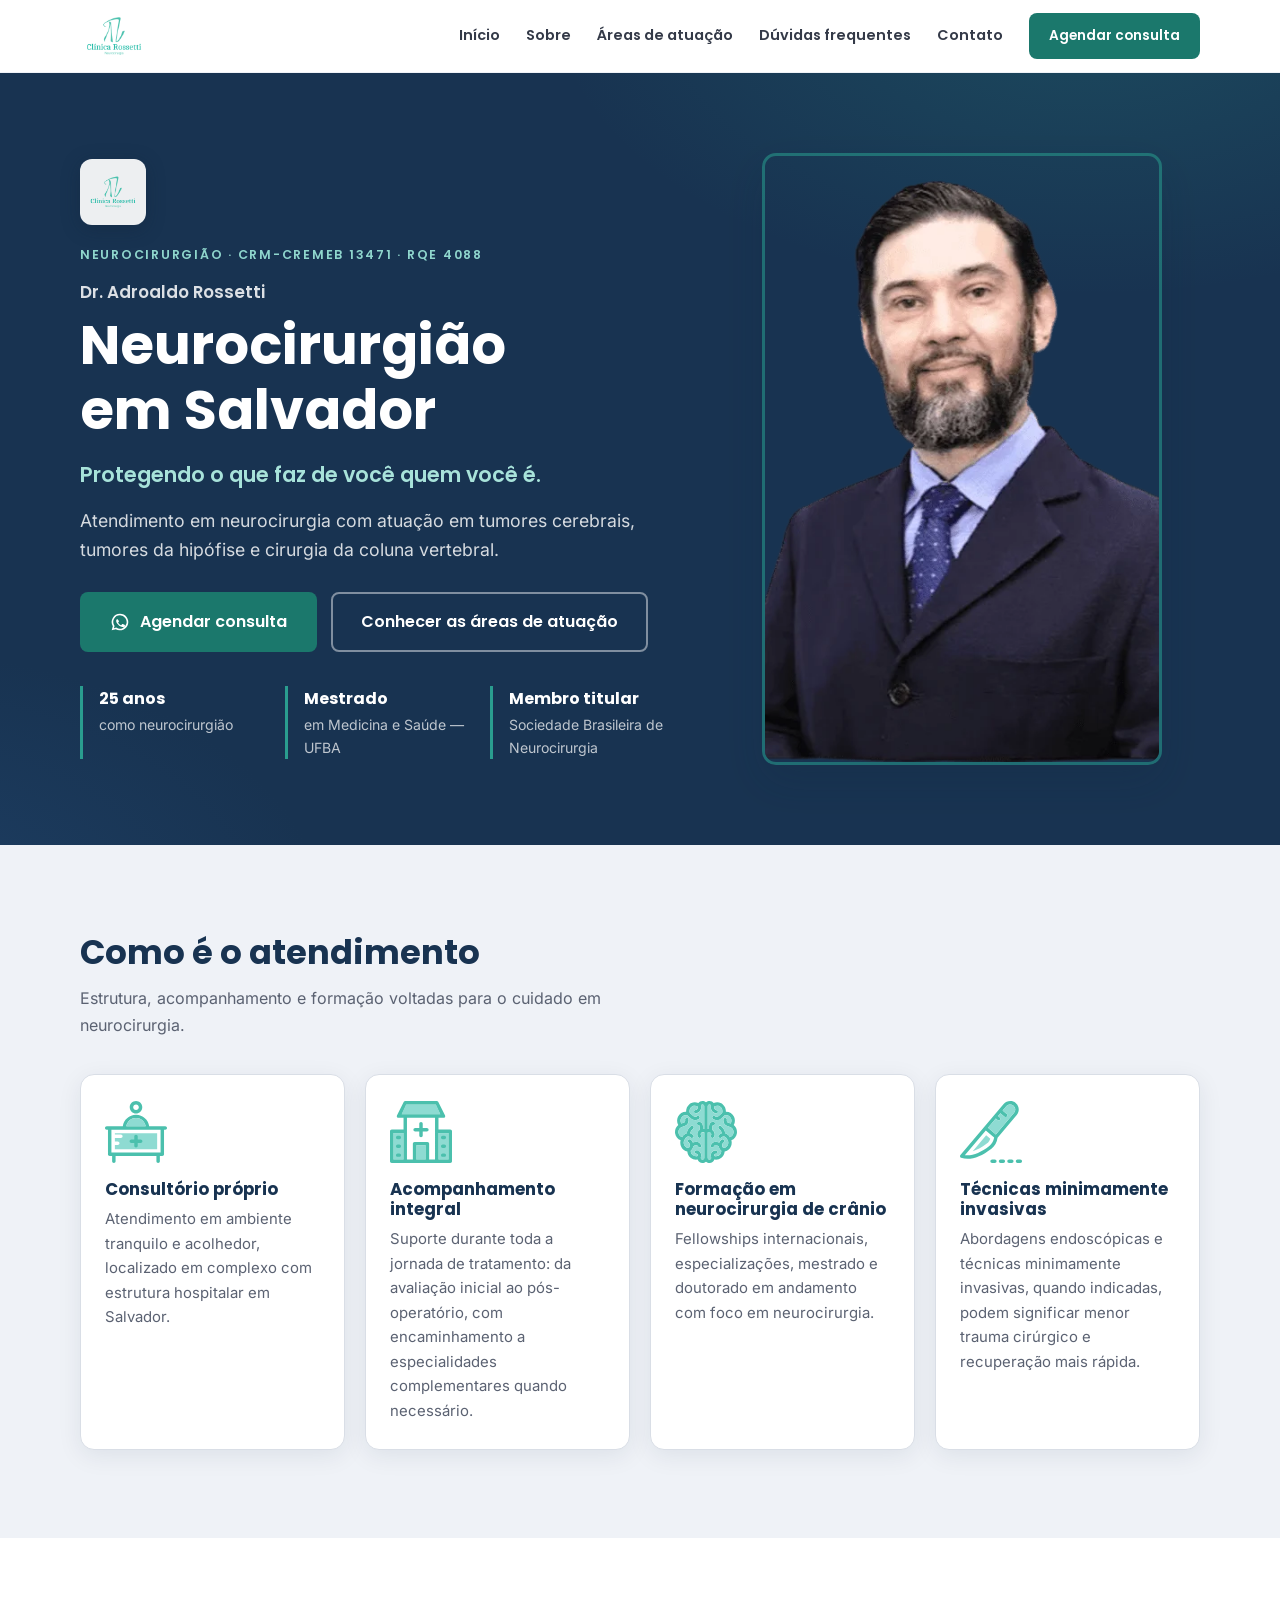
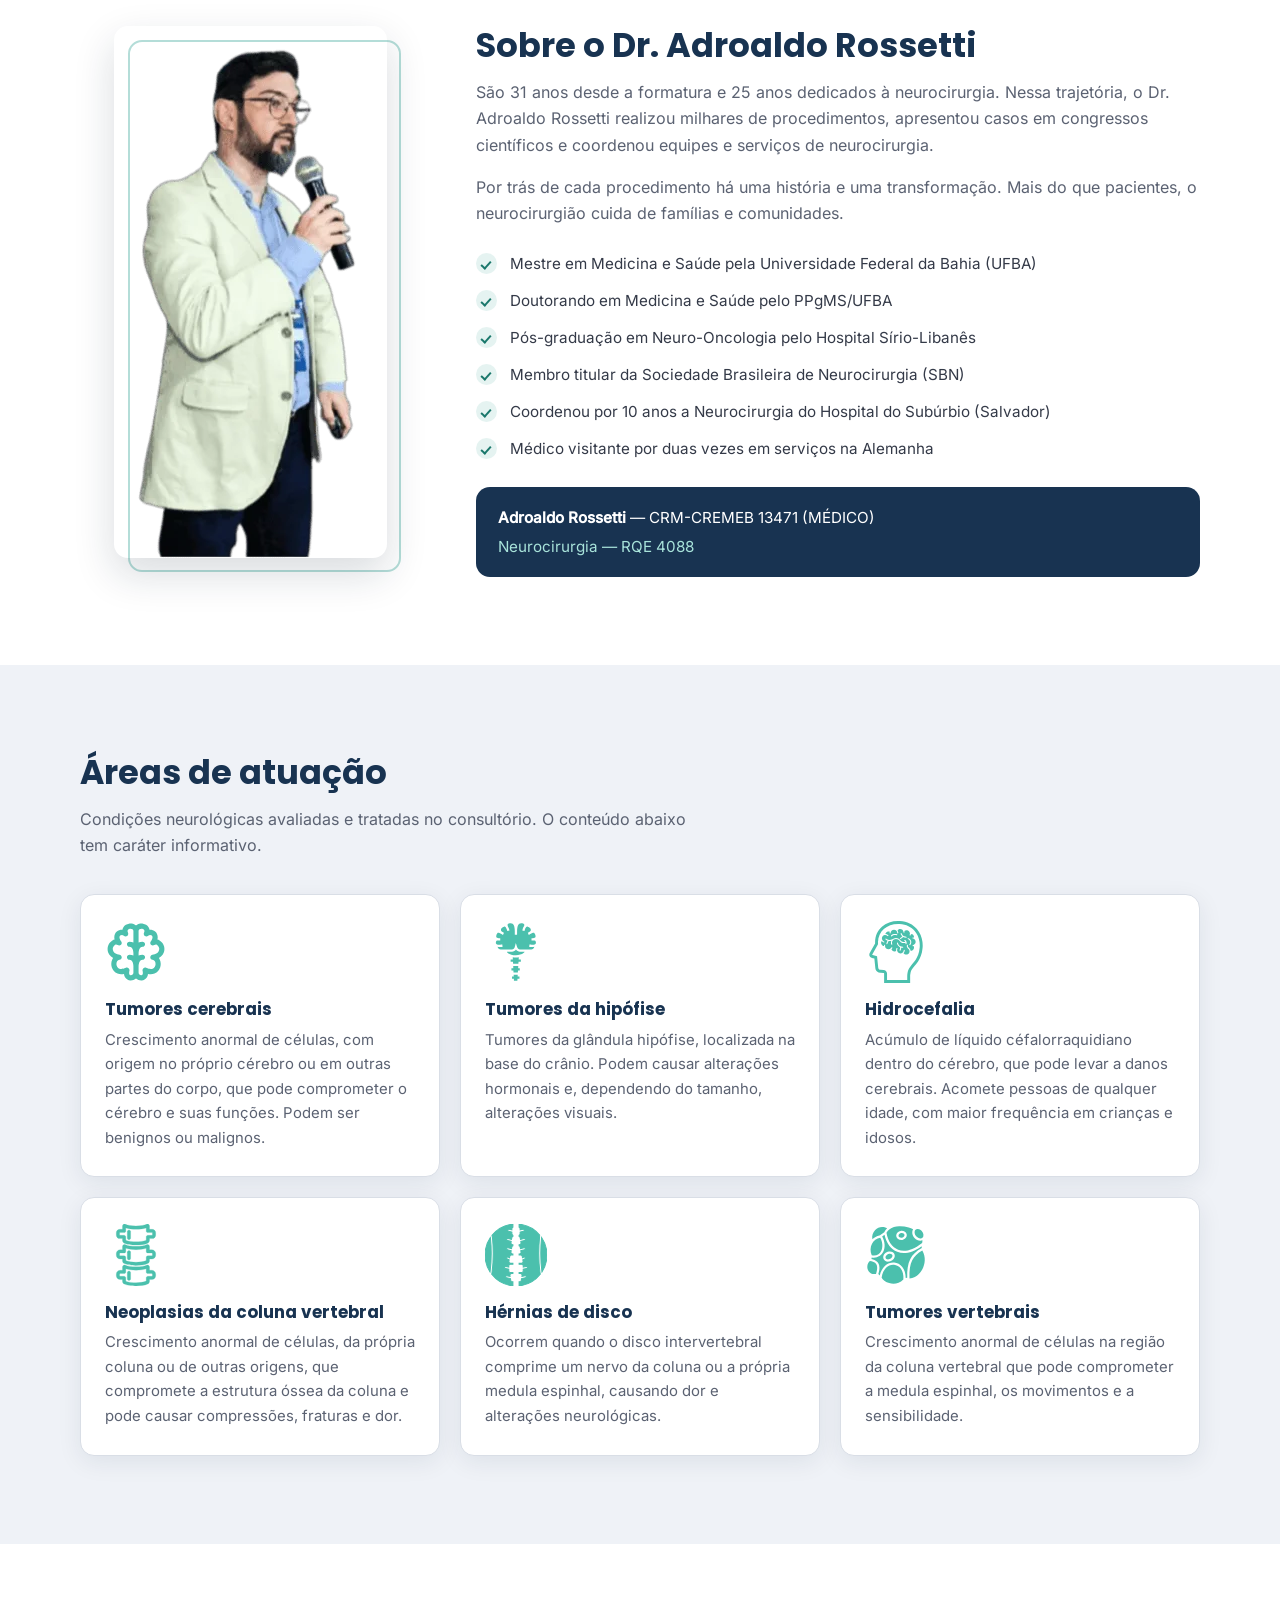
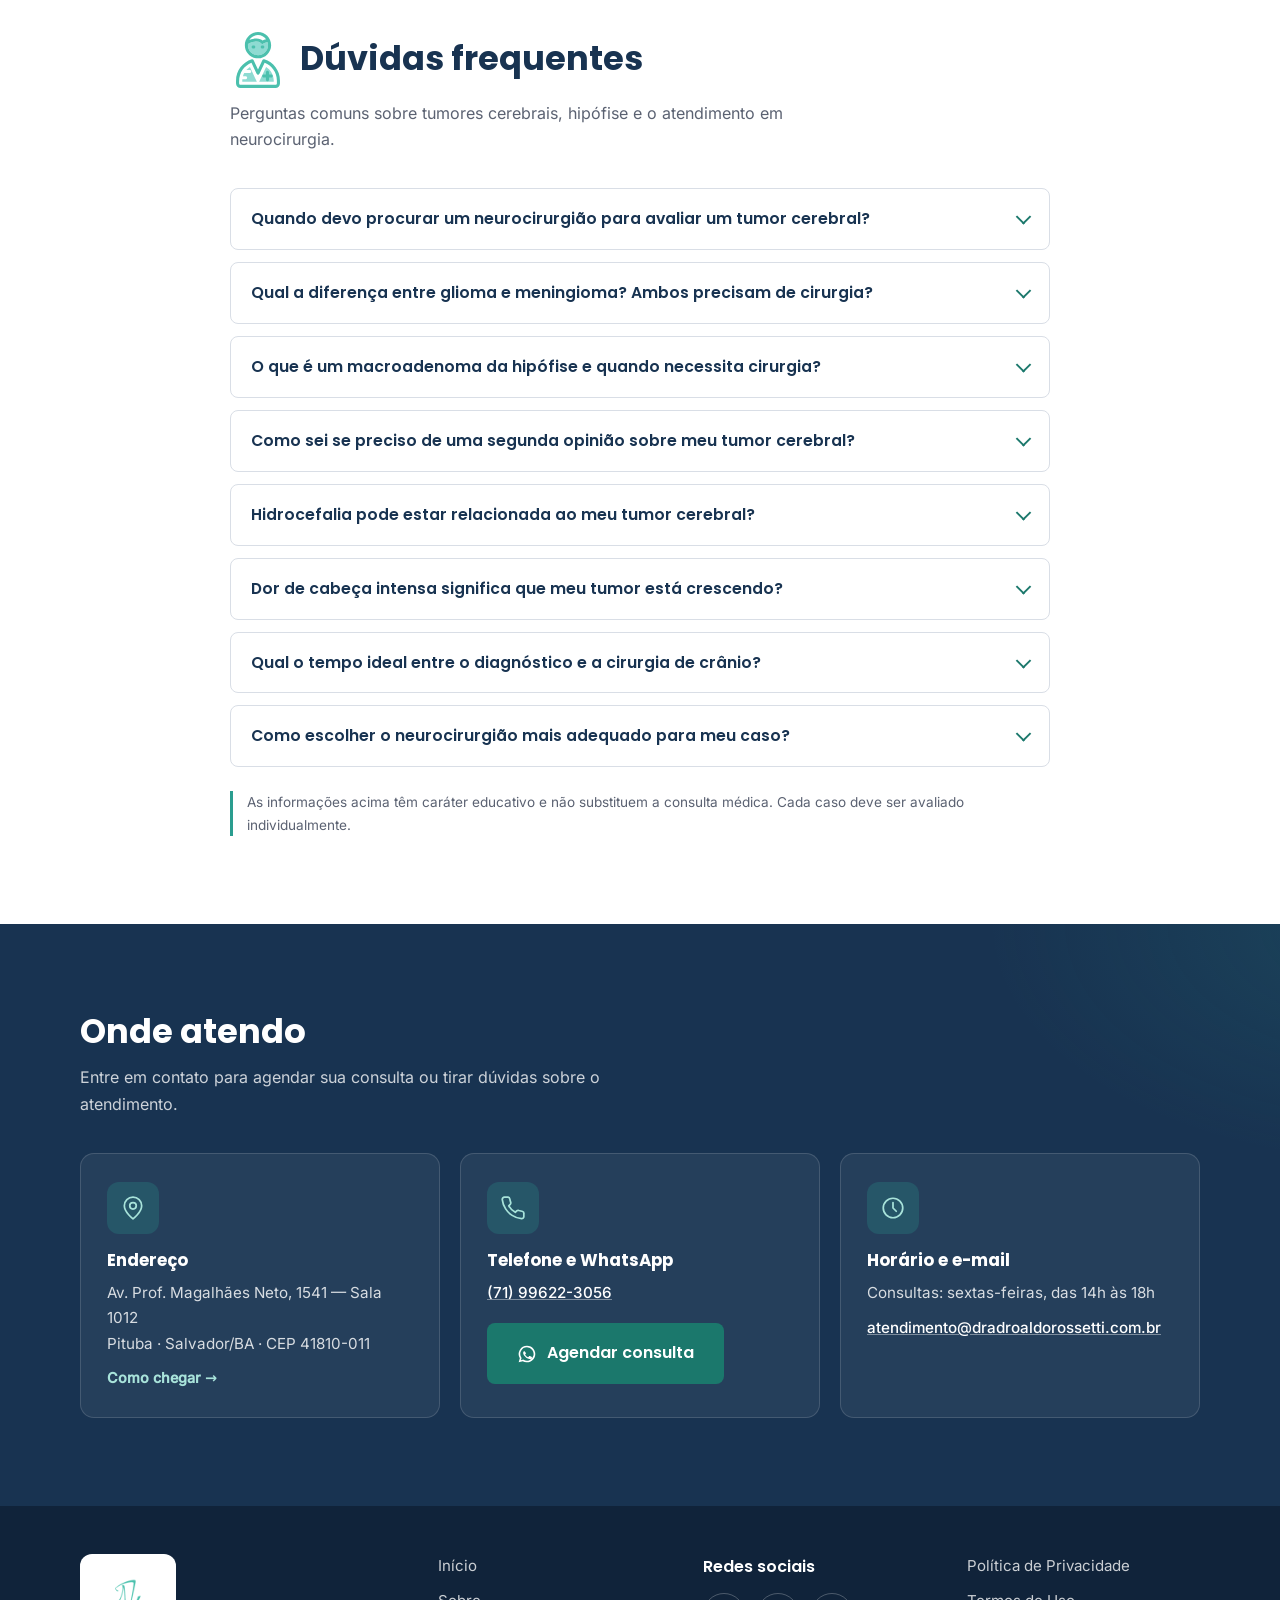
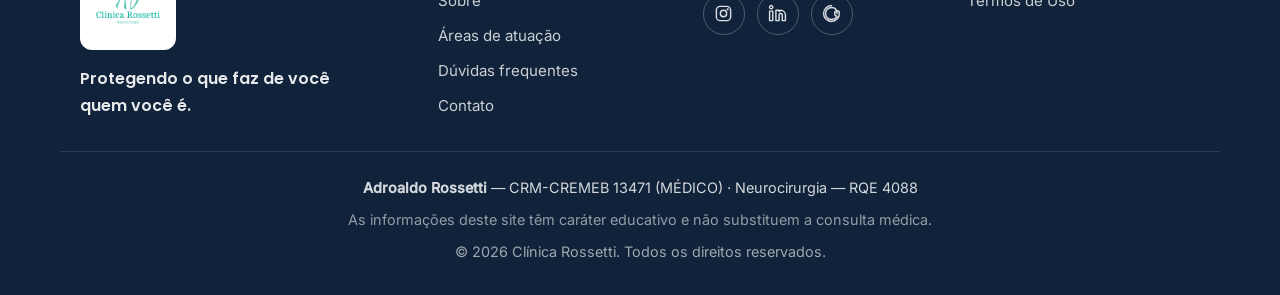
==== index.html @ aa9bdfb7 "feat: icones originais do site anterior e logo com mais destaque - 10 icones SVG originais (teal #4B" ====
<!doctype html>
<html lang="pt-BR">
<head>
  <meta charset="utf-8">
  <meta name="viewport" content="width=device-width, initial-scale=1">
  <title>Dr. Adroaldo Rossetti | Neurocirurgião em Salvador</title>
  <meta name="description" content="Neurocirurgião em Salvador com atuação em tumores cerebrais, tumores da hipófise e cirurgia da coluna. CRM-CREMEB 13471 · RQE 4088. Agende sua consulta.">
  <link rel="canonical" href="https://dradroaldorossetti.com.br/">
  <meta name="robots" content="index, follow, max-image-preview:large">
  <meta name="theme-color" content="#183351">

  <meta property="og:type" content="website">
  <meta property="og:locale" content="pt_BR">
  <meta property="og:site_name" content="Dr. Adroaldo Rossetti — Neurocirurgião">
  <meta property="og:title" content="Dr. Adroaldo Rossetti | Neurocirurgião em Salvador">
  <meta property="og:description" content="Neurocirurgião com atuação em tumores cerebrais, tumores da hipófise e cirurgia da coluna. CRM-CREMEB 13471 · RQE 4088.">
  <meta property="og:url" content="https://dradroaldorossetti.com.br/">
  <meta property="og:image" content="https://dradroaldorossetti.com.br/assets/img/og-image.jpg">
  <meta property="og:image:width" content="1200">
  <meta property="og:image:height" content="630">
  <meta property="og:image:alt" content="Dr. Adroaldo Rossetti — Neurocirurgião em Salvador">
  <meta name="twitter:card" content="summary_large_image">

  <link rel="icon" href="/assets/img/favicon-48.png" sizes="48x48" type="image/png">
  <link rel="apple-touch-icon" href="/assets/img/apple-touch-icon.png">

  <link rel="preload" href="/assets/fonts/poppins-700.woff2" as="font" type="font/woff2" crossorigin>
  <link rel="preload" href="/assets/fonts/inter-latin-var.woff2" as="font" type="font/woff2" crossorigin>
  <link rel="stylesheet" href="/assets/css/style.css">
  <script defer src="/assets/js/main.js"></script>

  <script type="application/ld+json">
  {
    "@context": "https://schema.org",
    "@graph": [
      {
        "@type": ["Physician", "Person"],
        "@id": "https://dradroaldorossetti.com.br/#medico",
        "name": "Adroaldo Rossetti",
        "alternateName": "Dr. Adroaldo Rossetti",
        "description": "Neurocirurgião em Salvador, Bahia, com atuação em tumores cerebrais, tumores da hipófise, hidrocefalia e cirurgia da coluna vertebral.",
        "medicalSpecialty": "NeuroSurgical",
        "url": "https://dradroaldorossetti.com.br/",
        "image": "https://dradroaldorossetti.com.br/assets/img/og-image.jpg",
        "telephone": "+55-71-99622-3056",
        "email": "atendimento@dradroaldorossetti.com.br",
        "identifier": [
          { "@type": "PropertyValue", "name": "CRM", "value": "CREMEB 13471" },
          { "@type": "PropertyValue", "name": "RQE", "value": "4088" }
        ],
        "alumniOf": [
          { "@type": "CollegeOrUniversity", "name": "Universidade Federal da Bahia (UFBA)" },
          { "@type": "Organization", "name": "Hospital Sírio-Libanês" }
        ],
        "memberOf": { "@type": "Organization", "name": "Sociedade Brasileira de Neurocirurgia (SBN)" },
        "sameAs": [
          "https://www.instagram.com/dradroaldorossetti/",
          "https://br.linkedin.com/in/adroaldo-rossetti-55210434",
          "https://www.threads.com/@dradroaldorossetti"
        ],
        "knowsLanguage": "pt-BR",
        "address": { "@id": "https://dradroaldorossetti.com.br/#endereco" },
        "areaServed": { "@type": "City", "name": "Salvador" }
      },
      {
        "@type": "MedicalClinic",
        "@id": "https://dradroaldorossetti.com.br/#clinica",
        "name": "Clínica Rossetti",
        "url": "https://dradroaldorossetti.com.br/",
        "telephone": "+55-71-99622-3056",
        "email": "atendimento@dradroaldorossetti.com.br",
        "medicalSpecialty": "NeuroSurgical",
        "address": {
          "@type": "PostalAddress",
          "@id": "https://dradroaldorossetti.com.br/#endereco",
          "streetAddress": "Av. Prof. Magalhães Neto, 1541, Sala 1012",
          "addressLocality": "Salvador",
          "addressRegion": "BA",
          "postalCode": "41810-011",
          "addressCountry": "BR"
        },
        "openingHoursSpecification": {
          "@type": "OpeningHoursSpecification",
          "dayOfWeek": "Friday",
          "opens": "14:00",
          "closes": "18:00"
        },
        "employee": { "@id": "https://dradroaldorossetti.com.br/#medico" }
      },
      {
        "@type": "WebSite",
        "@id": "https://dradroaldorossetti.com.br/#website",
        "url": "https://dradroaldorossetti.com.br/",
        "name": "Dr. Adroaldo Rossetti — Neurocirurgião",
        "inLanguage": "pt-BR",
        "publisher": { "@id": "https://dradroaldorossetti.com.br/#medico" }
      },
      {
        "@type": "WebPage",
        "@id": "https://dradroaldorossetti.com.br/#pagina",
        "url": "https://dradroaldorossetti.com.br/",
        "name": "Dr. Adroaldo Rossetti | Neurocirurgião em Salvador",
        "isPartOf": { "@id": "https://dradroaldorossetti.com.br/#website" },
        "about": { "@id": "https://dradroaldorossetti.com.br/#medico" },
        "inLanguage": "pt-BR"
      },
      {
        "@type": "FAQPage",
        "@id": "https://dradroaldorossetti.com.br/#faq",
        "mainEntity": [
          {
            "@type": "Question",
            "name": "Quando devo procurar um neurocirurgião para avaliar um tumor cerebral?",
            "acceptedAnswer": { "@type": "Answer", "text": "Se você já possui o diagnóstico de tumor cerebral, é fundamental buscar uma avaliação especializada com um neurocirurgião. Sintomas como dor de cabeça persistente que não melhora com medicamentos, alterações visuais, convulsões ou mudanças neurológicas indicam a necessidade de avaliação prioritária. O neurocirurgião avaliará se o caso requer intervenção cirúrgica ou outras abordagens terapêuticas." }
          },
          {
            "@type": "Question",
            "name": "Qual a diferença entre glioma e meningioma? Ambos precisam de cirurgia?",
            "acceptedAnswer": { "@type": "Answer", "text": "Gliomas são tumores que se originam das células gliais do cérebro, enquanto meningiomas surgem das meninges (membranas que envolvem o cérebro). Cada tipo possui características específicas que influenciam a abordagem terapêutica. O neurocirurgião avaliará fatores como localização, tamanho, sintomas e características do tumor para determinar se a cirurgia é a melhor opção ou se existem alternativas, como radioterapia ou acompanhamento clínico." }
          },
          {
            "@type": "Question",
            "name": "O que é um macroadenoma da hipófise e quando necessita cirurgia?",
            "acceptedAnswer": { "@type": "Answer", "text": "Um macroadenoma é um tumor na hipófise com mais de 1 cm de diâmetro. Esses tumores podem causar sintomas por compressão de estruturas vizinhas (como alterações visuais) ou por excesso de produção hormonal. A indicação cirúrgica depende dos sintomas apresentados, do tipo hormonal do tumor e da resposta ao tratamento clínico. Técnicas endoscópicas minimamente invasivas estão entre as opções para tratar essas lesões." }
          },
          {
            "@type": "Question",
            "name": "Como sei se preciso de uma segunda opinião sobre meu tumor cerebral?",
            "acceptedAnswer": { "@type": "Answer", "text": "Buscar uma segunda opinião com outro neurocirurgião é sempre recomendável, especialmente em casos complexos. Isso é particularmente importante quando: existe indicação de cirurgia de alto risco, o diagnóstico não está completamente claro, você tem dúvidas sobre as opções de tratamento propostas, ou quando há discordância entre profissionais sobre a melhor abordagem terapêutica." }
          },
          {
            "@type": "Question",
            "name": "Hidrocefalia pode estar relacionada ao meu tumor cerebral?",
            "acceptedAnswer": { "@type": "Answer", "text": "Sim, alguns tumores cerebrais podem causar hidrocefalia (acúmulo de líquido cerebrospinal) por obstrução da circulação normal do líquor. Isso pode ocorrer com tumores localizados próximos aos ventrículos cerebrais ou ao sistema de drenagem. O neurocirurgião avaliará se o tratamento da hidrocefalia deve preceder ou ser realizado simultaneamente ao tratamento do tumor." }
          },
          {
            "@type": "Question",
            "name": "Dor de cabeça intensa significa que meu tumor está crescendo?",
            "acceptedAnswer": { "@type": "Answer", "text": "Dor de cabeça em pacientes com tumor cerebral pode ter várias causas: aumento da pressão intracraniana, crescimento tumoral ou até mesmo ansiedade relacionada ao diagnóstico. É fundamental comunicar mudanças no padrão da dor ao seu médico. O neurocirurgião poderá avaliar, por meio de exames de imagem, se houve progressão da lesão e ajustar o plano terapêutico conforme necessário." }
          },
          {
            "@type": "Question",
            "name": "Qual o tempo ideal entre o diagnóstico e a cirurgia de crânio?",
            "acceptedAnswer": { "@type": "Answer", "text": "O tempo entre o diagnóstico e a cirurgia de crânio varia conforme o tipo de tumor, os sintomas e a urgência do caso. Tumores malignos geralmente requerem intervenção mais rápida, enquanto lesões benignas podem permitir tempo para planejamento adequado. O neurocirurgião considerará a urgência clínica, a necessidade de exames complementares e a preparação pré-operatória para determinar o momento ideal da cirurgia." }
          },
          {
            "@type": "Question",
            "name": "Como escolher o neurocirurgião mais adequado para meu caso?",
            "acceptedAnswer": { "@type": "Answer", "text": "Procure um neurocirurgião com: especialização em neurocirurgia oncológica, experiência no tipo de tumor diagnosticado, acesso a recursos tecnológicos modernos, atuação em centros de referência e histórico de casos semelhantes. É importante que o profissional explique claramente os riscos, benefícios e alternativas terapêuticas, permitindo uma decisão informada sobre o tratamento." }
          }
        ]
      }
    ]
  }
  </script>
</head>
<body>

  <header class="site-header" id="inicio">
    <div class="container header-inner">
      <a href="#inicio" class="brand" aria-label="Clínica Rossetti — voltar ao início">
        <img src="/assets/img/logo.webp" alt="Logo Clínica Rossetti — Neurocirurgia" width="112" height="112" class="brand-logo">
      </a>

      <nav class="site-nav" id="nav" aria-label="Navegação principal">
        <a href="#inicio">Início</a>
        <a href="#sobre">Sobre</a>
        <a href="#atuacao">Áreas de atuação</a>
        <a href="#faq">Dúvidas frequentes</a>
        <a href="#contato">Contato</a>
        <a href="https://wa.me/5571996223056?text=Ol%C3%A1!%20Vim%20do%20site%20e%20quero%20agendar%20uma%20consulta." class="btn btn-primary btn-nav" rel="noopener">Agendar consulta</a>
      </nav>

      <button class="nav-toggle" id="navToggle" aria-expanded="false" aria-controls="nav" aria-label="Abrir menu de navegação">
        <span></span><span></span><span></span>
      </button>
    </div>
  </header>

  <main>

    <!-- ============ HERO ============ -->
    <section class="hero">
      <div class="container hero-grid">
        <div class="hero-content">
          <img src="/assets/img/logo.webp" alt="Logo Clínica Rossetti — Neurocirurgia" width="66" height="66" class="hero-logo" fetchpriority="high">
          <p class="hero-eyebrow">Neurocirurgião · CRM-CREMEB 13471 · RQE 4088</p>
          <p class="hero-name">Dr. Adroaldo Rossetti</p>
          <h1 class="hero-title">Neurocirurgião em Salvador</h1>
          <p class="hero-tagline">Protegendo o que faz de você quem você é.</p>
          <p class="hero-sub">Atendimento em neurocirurgia com atuação em tumores cerebrais, tumores da hipófise e cirurgia da coluna vertebral.</p>

          <div class="hero-actions">
            <a href="https://wa.me/5571996223056?text=Ol%C3%A1!%20Vim%20do%20site%20e%20quero%20agendar%20uma%20consulta." class="btn btn-primary btn-lg" rel="noopener">
              <svg class="icon" viewBox="0 0 24 24" fill="currentColor" aria-hidden="true"><path d="M12 2a10 10 0 0 0-8.6 15.1L2 22l5-1.3A10 10 0 1 0 12 2Zm0 2a8 8 0 1 1-4.1 14.9l-.3-.2-2.9.8.8-2.8-.2-.3A8 8 0 0 1 12 4Zm-3 4.5c-.2 0-.5 0-.7.3-.2.3-.9.9-.9 2.1s.9 2.4 1 2.6c.2.2 1.8 2.9 4.5 3.9 2.2.9 2.7.7 3.2.7.5-.1 1.5-.6 1.7-1.2.2-.6.2-1.1.2-1.2-.1-.1-.3-.2-.6-.3l-2-1c-.3-.1-.5-.2-.7.1l-1 1.2c-.2.2-.3.2-.6.1a6.6 6.6 0 0 1-3.3-2.9c-.2-.4 0-.5.2-.7l.7-.9c.1-.2.1-.4 0-.6L9.3 9c-.1-.3-.3-.4-.5-.4h-.8Z"/></svg>
              Agendar consulta
            </a>
            <a href="#atuacao" class="btn btn-ghost btn-lg">Conhecer as áreas de atuação</a>
          </div>

          <ul class="hero-stats" aria-label="Formação e experiência">
            <li><strong>25 anos</strong><span>como neurocirurgião</span></li>
            <li><strong>Mestrado</strong><span>em Medicina e Saúde — UFBA</span></li>
            <li><strong>Membro titular</strong><span>Sociedade Brasileira de Neurocirurgia</span></li>
          </ul>
        </div>

        <div class="hero-figure">
          <img src="/assets/img/dr-rossetti.webp" alt="Dr. Adroaldo Rossetti, neurocirurgião em Salvador" width="439" height="675" fetchpriority="high" class="hero-photo">
        </div>
      </div>
    </section>

    <!-- ============ DIFERENCIAIS ============ -->
    <section class="section section-gray" aria-labelledby="dif-titulo">
      <div class="container">
        <h2 class="section-title" id="dif-titulo">Como é o atendimento</h2>
        <p class="section-sub">Estrutura, acompanhamento e formação voltadas para o cuidado em neurocirurgia.</p>

        <div class="grid grid-4">
          <article class="card">
            <div class="card-icon">
              <img src="/assets/img/icone-clinica.svg" alt="" width="62" height="62" loading="lazy">
            </div>
            <h3>Consultório próprio</h3>
            <p>Atendimento em ambiente tranquilo e acolhedor, localizado em complexo com estrutura hospitalar em Salvador.</p>
          </article>

          <article class="card">
            <div class="card-icon">
              <img src="/assets/img/icone-acompanhamento.svg" alt="" width="62" height="62" loading="lazy">
            </div>
            <h3>Acompanhamento integral</h3>
            <p>Suporte durante toda a jornada de tratamento: da avaliação inicial ao pós-operatório, com encaminhamento a especialidades complementares quando necessário.</p>
          </article>

          <article class="card">
            <div class="card-icon">
              <img src="/assets/img/icone-cranio.svg" alt="" width="62" height="62" loading="lazy">
            </div>
            <h3>Formação em neurocirurgia de crânio</h3>
            <p>Fellowships internacionais, especializações, mestrado e doutorado em andamento com foco em neurocirurgia.</p>
          </article>

          <article class="card">
            <div class="card-icon">
              <img src="/assets/img/icone-bisturi.svg" alt="" width="62" height="62" loading="lazy">
            </div>
            <h3>Técnicas minimamente invasivas</h3>
            <p>Abordagens endoscópicas e técnicas minimamente invasivas, quando indicadas, podem significar menor trauma cirúrgico e recuperação mais rápida.</p>
          </article>
        </div>
      </div>
    </section>

    <!-- ============ SOBRE ============ -->
    <section class="section" id="sobre" aria-labelledby="sobre-titulo">
      <div class="container sobre-grid">
        <figure class="sobre-figure">
          <img src="/assets/img/palestra.webp" alt="Dr. Adroaldo Rossetti em palestra científica" width="273" height="532" loading="lazy">
        </figure>

        <div class="sobre-content">
          <h2 class="section-title" id="sobre-titulo">Sobre o Dr. Adroaldo Rossetti</h2>
          <p>São 31 anos desde a formatura e 25 anos dedicados à neurocirurgia. Nessa trajetória, o Dr. Adroaldo Rossetti realizou milhares de procedimentos, apresentou casos em congressos científicos e coordenou equipes e serviços de neurocirurgia.</p>
          <p>Por trás de cada procedimento há uma história e uma transformação. Mais do que pacientes, o neurocirurgião cuida de famílias e comunidades.</p>

          <ul class="checklist">
            <li>Mestre em Medicina e Saúde pela Universidade Federal da Bahia (UFBA)</li>
            <li>Doutorando em Medicina e Saúde pelo PPgMS/UFBA</li>
            <li>Pós-graduação em Neuro-Oncologia pelo Hospital Sírio-Libanês</li>
            <li>Membro titular da Sociedade Brasileira de Neurocirurgia (SBN)</li>
            <li>Coordenou por 10 anos a Neurocirurgia do Hospital do Subúrbio (Salvador)</li>
            <li>Médico visitante por duas vezes em serviços na Alemanha</li>
          </ul>

          <div class="credenciais-box" role="note" aria-label="Credenciais profissionais">
            <p><strong>Adroaldo Rossetti</strong> — CRM-CREMEB 13471 (MÉDICO)</p>
            <p>Neurocirurgia — RQE 4088</p>
          </div>
        </div>
      </div>
    </section>

    <!-- ============ ÁREAS DE ATUAÇÃO ============ -->
    <section class="section section-gray" id="atuacao" aria-labelledby="atuacao-titulo">
      <div class="container">
        <h2 class="section-title" id="atuacao-titulo">Áreas de atuação</h2>
        <p class="section-sub">Condições neurológicas avaliadas e tratadas no consultório. O conteúdo abaixo tem caráter informativo.</p>

        <div class="grid grid-3">
          <article class="card card-atuacao">
            <div class="card-icon">
              <img src="/assets/img/icone-tumores-cerebrais.svg" alt="" width="62" height="62" loading="lazy">
            </div>
            <h3>Tumores cerebrais</h3>
            <p>Crescimento anormal de células, com origem no próprio cérebro ou em outras partes do corpo, que pode comprometer o cérebro e suas funções. Podem ser benignos ou malignos.</p>
          </article>

          <article class="card card-atuacao">
            <div class="card-icon">
              <img src="/assets/img/icone-hipofise.svg" alt="" width="62" height="62" loading="lazy">
            </div>
            <h3>Tumores da hipófise</h3>
            <p>Tumores da glândula hipófise, localizada na base do crânio. Podem causar alterações hormonais e, dependendo do tamanho, alterações visuais.</p>
          </article>

          <article class="card card-atuacao">
            <div class="card-icon">
              <img src="/assets/img/icone-hidrocefalia.svg" alt="" width="62" height="62" loading="lazy">
            </div>
            <h3>Hidrocefalia</h3>
            <p>Acúmulo de líquido céfalorraquidiano dentro do cérebro, que pode levar a danos cerebrais. Acomete pessoas de qualquer idade, com maior frequência em crianças e idosos.</p>
          </article>

          <article class="card card-atuacao">
            <div class="card-icon">
              <img src="/assets/img/icone-coluna.svg" alt="" width="62" height="62" loading="lazy">
            </div>
            <h3>Neoplasias da coluna vertebral</h3>
            <p>Crescimento anormal de células, da própria coluna ou de outras origens, que compromete a estrutura óssea da coluna e pode causar compressões, fraturas e dor.</p>
          </article>

          <article class="card card-atuacao">
            <div class="card-icon">
              <img src="/assets/img/icone-hernia-disco.svg" alt="" width="62" height="62" loading="lazy">
            </div>
            <h3>Hérnias de disco</h3>
            <p>Ocorrem quando o disco intervertebral comprime um nervo da coluna ou a própria medula espinhal, causando dor e alterações neurológicas.</p>
          </article>

          <article class="card card-atuacao">
            <div class="card-icon">
              <img src="/assets/img/icone-tumores-vertebrais.svg" alt="" width="62" height="62" loading="lazy">
            </div>
            <h3>Tumores vertebrais</h3>
            <p>Crescimento anormal de células na região da coluna vertebral que pode comprometer a medula espinhal, os movimentos e a sensibilidade.</p>
          </article>
        </div>
      </div>
    </section>

    <!-- ============ FAQ ============ -->
    <section class="section" id="faq" aria-labelledby="faq-titulo">
      <div class="container container-narrow">
        <div class="faq-header">
          <img src="/assets/img/icone-duvidas.svg" alt="" width="56" height="56" loading="lazy" class="faq-icon">
          <h2 class="section-title" id="faq-titulo">Dúvidas frequentes</h2>
        </div>
        <p class="section-sub">Perguntas comuns sobre tumores cerebrais, hipófise e o atendimento em neurocirurgia.</p>

        <div class="faq-list">
          <details class="faq-item">
            <summary>Quando devo procurar um neurocirurgião para avaliar um tumor cerebral?</summary>
            <div class="faq-answer"><p>Se você já possui o diagnóstico de tumor cerebral, é fundamental buscar uma avaliação especializada com um neurocirurgião. Sintomas como dor de cabeça persistente que não melhora com medicamentos, alterações visuais, convulsões ou mudanças neurológicas indicam a necessidade de avaliação prioritária. O neurocirurgião avaliará se o caso requer intervenção cirúrgica ou outras abordagens terapêuticas.</p></div>
          </details>

          <details class="faq-item">
            <summary>Qual a diferença entre glioma e meningioma? Ambos precisam de cirurgia?</summary>
            <div class="faq-answer"><p>Gliomas são tumores que se originam das células gliais do cérebro, enquanto meningiomas surgem das meninges (membranas que envolvem o cérebro). Cada tipo possui características específicas que influenciam a abordagem terapêutica. O neurocirurgião avaliará fatores como localização, tamanho, sintomas e características do tumor para determinar se a cirurgia é a melhor opção ou se existem alternativas, como radioterapia ou acompanhamento clínico.</p></div>
          </details>

          <details class="faq-item">
            <summary>O que é um macroadenoma da hipófise e quando necessita cirurgia?</summary>
            <div class="faq-answer"><p>Um macroadenoma é um tumor na hipófise com mais de 1 cm de diâmetro. Esses tumores podem causar sintomas por compressão de estruturas vizinhas (como alterações visuais) ou por excesso de produção hormonal. A indicação cirúrgica depende dos sintomas apresentados, do tipo hormonal do tumor e da resposta ao tratamento clínico. Técnicas endoscópicas minimamente invasivas estão entre as opções para tratar essas lesões.</p></div>
          </details>

          <details class="faq-item">
            <summary>Como sei se preciso de uma segunda opinião sobre meu tumor cerebral?</summary>
            <div class="faq-answer"><p>Buscar uma segunda opinião com outro neurocirurgião é sempre recomendável, especialmente em casos complexos. Isso é particularmente importante quando: existe indicação de cirurgia de alto risco, o diagnóstico não está completamente claro, você tem dúvidas sobre as opções de tratamento propostas, ou quando há discordância entre profissionais sobre a melhor abordagem terapêutica.</p></div>
          </details>

          <details class="faq-item">
            <summary>Hidrocefalia pode estar relacionada ao meu tumor cerebral?</summary>
            <div class="faq-answer"><p>Sim, alguns tumores cerebrais podem causar hidrocefalia (acúmulo de líquido cerebrospinal) por obstrução da circulação normal do líquor. Isso pode ocorrer com tumores localizados próximos aos ventrículos cerebrais ou ao sistema de drenagem. O neurocirurgião avaliará se o tratamento da hidrocefalia deve preceder ou ser realizado simultaneamente ao tratamento do tumor.</p></div>
          </details>

          <details class="faq-item">
            <summary>Dor de cabeça intensa significa que meu tumor está crescendo?</summary>
            <div class="faq-answer"><p>Dor de cabeça em pacientes com tumor cerebral pode ter várias causas: aumento da pressão intracraniana, crescimento tumoral ou até mesmo ansiedade relacionada ao diagnóstico. É fundamental comunicar mudanças no padrão da dor ao seu médico. O neurocirurgião poderá avaliar, por meio de exames de imagem, se houve progressão da lesão e ajustar o plano terapêutico conforme necessário.</p></div>
          </details>

          <details class="faq-item">
            <summary>Qual o tempo ideal entre o diagnóstico e a cirurgia de crânio?</summary>
            <div class="faq-answer"><p>O tempo entre o diagnóstico e a cirurgia de crânio varia conforme o tipo de tumor, os sintomas e a urgência do caso. Tumores malignos geralmente requerem intervenção mais rápida, enquanto lesões benignas podem permitir tempo para planejamento adequado. O neurocirurgião considerará a urgência clínica, a necessidade de exames complementares e a preparação pré-operatória para determinar o momento ideal da cirurgia.</p></div>
          </details>

          <details class="faq-item">
            <summary>Como escolher o neurocirurgião mais adequado para meu caso?</summary>
            <div class="faq-answer"><p>Procure um neurocirurgião com: especialização em neurocirurgia oncológica, experiência no tipo de tumor diagnosticado, acesso a recursos tecnológicos modernos, atuação em centros de referência e histórico de casos semelhantes. É importante que o profissional explique claramente os riscos, benefícios e alternativas terapêuticas, permitindo uma decisão informada sobre o tratamento.</p></div>
          </details>
        </div>

        <p class="faq-disclaimer">As informações acima têm caráter educativo e não substituem a consulta médica. Cada caso deve ser avaliado individualmente.</p>
      </div>
    </section>

    <!-- ============ CONTATO ============ -->
    <section class="section section-navy" id="contato" aria-labelledby="contato-titulo">
      <div class="container">
        <h2 class="section-title section-title-light" id="contato-titulo">Onde atendo</h2>
        <p class="section-sub section-sub-light">Entre em contato para agendar sua consulta ou tirar dúvidas sobre o atendimento.</p>

        <div class="grid grid-3 contato-grid">
          <div class="contato-card">
            <div class="contato-icon" aria-hidden="true">
              <svg viewBox="0 0 24 24" fill="none" stroke="currentColor" stroke-width="1.6" stroke-linecap="round" stroke-linejoin="round"><path d="M20 10c0 6-8 12-8 12S4 16 4 10a8 8 0 1 1 16 0Z"/><circle cx="12" cy="10" r="3"/></svg>
            </div>
            <h3>Endereço</h3>
            <p>Av. Prof. Magalhães Neto, 1541 — Sala 1012<br>Pituba · Salvador/BA · CEP 41810-011</p>
            <a href="https://www.google.com/maps/search/?api=1&amp;query=Av.+Prof.+Magalh%C3%A3es+Neto,+1541,+Pituba,+Salvador,+BA" target="_blank" rel="noopener" class="link-arrow">Como chegar</a>
          </div>

          <div class="contato-card">
            <div class="contato-icon" aria-hidden="true">
              <svg viewBox="0 0 24 24" fill="none" stroke="currentColor" stroke-width="1.6" stroke-linecap="round" stroke-linejoin="round"><path d="M22 16.9v3a2 2 0 0 1-2.2 2 19.8 19.8 0 0 1-8.6-3.1 19.5 19.5 0 0 1-6-6A19.8 19.8 0 0 1 2.1 4.2 2 2 0 0 1 4.1 2h3a2 2 0 0 1 2 1.7c.1 1 .4 2 .7 2.9a2 2 0 0 1-.4 2.1L8.1 10a16 16 0 0 0 6 6l1.3-1.3a2 2 0 0 1 2.1-.4c.9.3 1.9.6 2.9.7a2 2 0 0 1 1.7 2Z"/></svg>
            </div>
            <h3>Telefone e WhatsApp</h3>
            <p><a href="tel:+5571996223056" class="link-phone">(71) 99622-3056</a></p>
            <a href="https://wa.me/5571996223056?text=Ol%C3%A1!%20Vim%20do%20site%20e%20quero%20agendar%20uma%20consulta." class="btn btn-primary btn-lg" rel="noopener">
              <svg class="icon" viewBox="0 0 24 24" fill="currentColor" aria-hidden="true"><path d="M12 2a10 10 0 0 0-8.6 15.1L2 22l5-1.3A10 10 0 1 0 12 2Zm0 2a8 8 0 1 1-4.1 14.9l-.3-.2-2.9.8.8-2.8-.2-.3A8 8 0 0 1 12 4Zm-3 4.5c-.2 0-.5 0-.7.3-.2.3-.9.9-.9 2.1s.9 2.4 1 2.6c.2.2 1.8 2.9 4.5 3.9 2.2.9 2.7.7 3.2.7.5-.1 1.5-.6 1.7-1.2.2-.6.2-1.1.2-1.2-.1-.1-.3-.2-.6-.3l-2-1c-.3-.1-.5-.2-.7.1l-1 1.2c-.2.2-.3.2-.6.1a6.6 6.6 0 0 1-3.3-2.9c-.2-.4 0-.5.2-.7l.7-.9c.1-.2.1-.4 0-.6L9.3 9c-.1-.3-.3-.4-.5-.4h-.8Z"/></svg>
              Agendar consulta
            </a>
          </div>

          <div class="contato-card">
            <div class="contato-icon" aria-hidden="true">
              <svg viewBox="0 0 24 24" fill="none" stroke="currentColor" stroke-width="1.6" stroke-linecap="round" stroke-linejoin="round"><circle cx="12" cy="12" r="9"/><path d="M12 7v5l3 3"/></svg>
            </div>
            <h3>Horário e e-mail</h3>
            <p>Consultas: sextas-feiras, das 14h às 18h</p>
            <p><a href="mailto:atendimento@dradroaldorossetti.com.br" class="link-mail">atendimento@dradroaldorossetti.com.br</a></p>
          </div>
        </div>
      </div>
    </section>
  </main>

  <!-- ============ FOOTER ============ -->
  <footer class="site-footer">
    <div class="container footer-grid">
      <div class="footer-brand">
        <img src="/assets/img/logo.webp" alt="Logo Clínica Rossetti — Neurocirurgia" width="96" height="96" loading="lazy" class="footer-logo">
        <p class="footer-tagline">Protegendo o que faz de você quem você é.</p>
      </div>

      <nav class="footer-nav" aria-label="Navegação do rodapé">
        <a href="#inicio">Início</a>
        <a href="#sobre">Sobre</a>
        <a href="#atuacao">Áreas de atuação</a>
        <a href="#faq">Dúvidas frequentes</a>
        <a href="#contato">Contato</a>
      </nav>

      <div class="footer-social">
        <p class="footer-heading">Redes sociais</p>
        <div class="social-links">
          <a href="https://www.instagram.com/dradroaldorossetti/" target="_blank" rel="noopener" aria-label="Instagram do Dr. Adroaldo Rossetti">
            <svg viewBox="0 0 24 24" fill="none" stroke="currentColor" stroke-width="1.8" stroke-linecap="round" stroke-linejoin="round" aria-hidden="true"><rect x="3" y="3" width="18" height="18" rx="5"/><circle cx="12" cy="12" r="4"/><circle cx="17.2" cy="6.8" r="0.5" fill="currentColor"/></svg>
          </a>
          <a href="https://br.linkedin.com/in/adroaldo-rossetti-55210434" target="_blank" rel="noopener" aria-label="LinkedIn do Dr. Adroaldo Rossetti">
            <svg viewBox="0 0 24 24" fill="none" stroke="currentColor" stroke-width="1.8" stroke-linecap="round" stroke-linejoin="round" aria-hidden="true"><path d="M16 8a6 6 0 0 1 6 6v7h-4v-7a2 2 0 0 0-4 0v7h-4V8h4v1.5A6 6 0 0 1 16 8Z"/><rect x="2" y="9" width="4" height="12"/><circle cx="4" cy="4" r="2"/></svg>
          </a>
          <a href="https://www.threads.com/@dradroaldorossetti" target="_blank" rel="noopener" aria-label="Threads do Dr. Adroaldo Rossetti">
            <svg viewBox="0 0 24 24" fill="none" stroke="currentColor" stroke-width="1.8" stroke-linecap="round" stroke-linejoin="round" aria-hidden="true"><path d="M12 2a10 10 0 1 0 10 10c0-2-1-3.5-3-3.5S16 10 16 12s1 3.5 3 3.5c-1.3 2.5-3.7 4-7 4a7.5 7.5 0 0 1 0-15c4 0 7 2.5 7 7.5"/></svg>
          </a>
        </div>
      </div>

      <div class="footer-legal-links">
        <a href="/politica-de-privacidade/">Política de Privacidade</a>
        <a href="/termos-de-uso/">Termos de Uso</a>
      </div>
    </div>

    <div class="container footer-credenciais">
      <p><strong>Adroaldo Rossetti</strong> — CRM-CREMEB 13471 (MÉDICO) · Neurocirurgia — RQE 4088</p>
      <p class="footer-disclaimer">As informações deste site têm caráter educativo e não substituem a consulta médica.</p>
      <p class="footer-copy">© <span id="ano">2026</span> Clínica Rossetti. Todos os direitos reservados.</p>
    </div>
  </footer>

</body>
</html>
---- assets/css/style.css ----
/* ============================================================
   Clínica Rossetti — Neurocirurgia
   Landing page · Mobile-first · CFM-compliant
   ============================================================ */

/* ---------- Fontes (self-hosted) ---------- */
@font-face {
  font-family: 'Poppins';
  font-style: normal;
  font-weight: 600;
  font-display: swap;
  src: url('../fonts/poppins-600.woff2') format('woff2');
  unicode-range: U+0000-00FF, U+0131, U+0152-0153, U+02BB-02BC, U+02C6, U+02DA, U+02DC, U+2000-206F, U+2074, U+20AC, U+2122, U+2191, U+2193, U+2212, U+2215, U+FEFF, U+FFFD;
}
@font-face {
  font-family: 'Poppins';
  font-style: normal;
  font-weight: 700;
  font-display: swap;
  src: url('../fonts/poppins-700.woff2') format('woff2');
  unicode-range: U+0000-00FF, U+0131, U+0152-0153, U+02BB-02BC, U+02C6, U+02DA, U+02DC, U+2000-206F, U+2074, U+20AC, U+2122, U+2191, U+2193, U+2212, U+2215, U+FEFF, U+FFFD;
}
@font-face {
  font-family: 'Inter';
  font-style: normal;
  font-weight: 400 500;
  font-display: swap;
  src: url('../fonts/inter-latin-var.woff2') format('woff2');
  unicode-range: U+0000-00FF, U+0131, U+0152-0153, U+02BB-02BC, U+02C6, U+02DA, U+02DC, U+2000-206F, U+2074, U+20AC, U+2122, U+2191, U+2193, U+2212, U+2215, U+FEFF, U+FFFD;
}

/* ---------- Variáveis ---------- */
:root {
  --navy: #183351;
  --navy-2: #1e4066;
  --navy-deep: #10233a;
  --teal: #2A9D8F;
  --teal-text: #1B786C;
  --teal-dark: #157063;
  --teal-soft: rgba(42, 157, 143, 0.12);
  --ink: #343A48;
  --ink-soft: #5b6272;
  --gray-1: #EFF2F7;
  --gray-2: #d9dee6;
  --white: #ffffff;
  --radius: 14px;
  --radius-sm: 8px;
  --shadow: 0 6px 24px rgba(16, 35, 58, 0.08);
  --shadow-lg: 0 16px 40px rgba(16, 35, 58, 0.16);
  --font-h: 'Poppins', system-ui, sans-serif;
  --font-b: 'Inter', system-ui, sans-serif;
  --container: 1160px;
}

/* ---------- Reset ---------- */
*, *::before, *::after { box-sizing: border-box; }
* { margin: 0; }

html {
  scroll-behavior: smooth;
  scroll-padding-top: 84px;
  -webkit-text-size-adjust: 100%;
}

body {
  font-family: var(--font-b);
  font-size: 1rem;
  line-height: 1.65;
  color: var(--ink);
  background: var(--white);
  -webkit-font-smoothing: antialiased;
}

img, svg { display: block; max-width: 100%; }
img { height: auto; }

a { color: var(--teal-text); text-decoration: none; }
a:hover { text-decoration: underline; }

h1, h2, h3 {
  font-family: var(--font-h);
  font-weight: 700;
  line-height: 1.2;
  color: var(--navy);
  text-wrap: balance;
}

ul { padding: 0; list-style: none; }

.container {
  width: 100%;
  max-width: var(--container);
  margin-inline: auto;
  padding-inline: 20px;
}
.container-narrow { max-width: 860px; }

/* ---------- Botões ---------- */
.btn {
  display: inline-flex;
  align-items: center;
  justify-content: center;
  gap: 10px;
  font-family: var(--font-h);
  font-weight: 600;
  font-size: 0.95rem;
  padding: 13px 24px;
  border-radius: var(--radius-sm);
  border: 2px solid transparent;
  cursor: pointer;
  transition: background-color 0.2s ease, color 0.2s ease, border-color 0.2s ease, transform 0.15s ease;
}
.btn:hover { text-decoration: none; transform: translateY(-1px); }
.btn:active { transform: translateY(0); }

.btn-primary {
  background: var(--teal-text);
  color: var(--white);
}
.btn-primary:hover { background: var(--teal-dark); }

.btn-ghost {
  background: transparent;
  color: var(--white);
  border-color: rgba(255, 255, 255, 0.45);
}
.btn-ghost:hover { border-color: var(--white); background: rgba(255, 255, 255, 0.08); }

.btn-lg { padding: 15px 28px; font-size: 1rem; }

.icon { width: 20px; height: 20px; flex-shrink: 0; }

/* ---------- Header ---------- */
.site-header {
  position: sticky;
  top: 0;
  z-index: 100;
  background: rgba(255, 255, 255, 0.96);
  backdrop-filter: blur(8px);
  border-bottom: 1px solid var(--gray-1);
}

.header-inner {
  display: flex;
  align-items: center;
  justify-content: space-between;
  gap: 16px;
  min-height: 72px;
}

.brand-logo {
  width: 68px;
  height: 68px;
}

.site-nav {
  display: none;
  align-items: center;
  gap: 26px;
}
.site-nav a:not(.btn) {
  font-family: var(--font-h);
  font-weight: 600;
  font-size: 0.9rem;
  color: var(--ink);
}
.site-nav a:not(.btn):hover { color: var(--teal-text); text-decoration: none; }
.btn-nav { padding: 10px 18px; font-size: 0.85rem; }

.nav-toggle {
  display: inline-flex;
  flex-direction: column;
  justify-content: center;
  gap: 5px;
  width: 44px;
  height: 44px;
  padding: 10px;
  background: transparent;
  border: 0;
  cursor: pointer;
}
.nav-toggle span {
  display: block;
  height: 2.5px;
  width: 100%;
  background: var(--navy);
  border-radius: 2px;
  transition: transform 0.25s ease, opacity 0.2s ease;
}
.nav-toggle[aria-expanded="true"] span:nth-child(1) { transform: translateY(7.5px) rotate(45deg); }
.nav-toggle[aria-expanded="true"] span:nth-child(2) { opacity: 0; }
.nav-toggle[aria-expanded="true"] span:nth-child(3) { transform: translateY(-7.5px) rotate(-45deg); }

/* Menu mobile aberto */
.site-nav.open {
  display: flex;
  position: absolute;
  top: 100%;
  left: 0;
  right: 0;
  flex-direction: column;
  align-items: stretch;
  gap: 0;
  background: var(--white);
  border-bottom: 1px solid var(--gray-1);
  box-shadow: var(--shadow);
  padding: 12px 20px 20px;
}
.site-nav.open a:not(.btn) {
  padding: 13px 4px;
  border-bottom: 1px solid var(--gray-1);
  font-size: 1rem;
}
.site-nav.open .btn-nav { margin-top: 14px; }

/* ---------- Hero ---------- */
.hero {
  position: relative;
  overflow: hidden;
  background:
    radial-gradient(900px 500px at 85% -10%, rgba(42, 157, 143, 0.22), transparent 60%),
    radial-gradient(700px 420px at -10% 110%, rgba(30, 64, 102, 0.9), transparent 65%),
    var(--navy);
  color: var(--white);
}

.hero-grid {
  display: grid;
  gap: 36px;
  padding-block: 56px 64px;
}

.hero-logo {
  width: 66px;
  height: 66px;
  border-radius: 12px;
  background: rgba(255, 255, 255, 0.92);
  padding: 5px;
  margin-bottom: 20px;
  box-shadow: 0 4px 18px rgba(16, 35, 58, 0.35);
}

.hero-eyebrow {
  font-family: var(--font-h);
  font-weight: 600;
  font-size: 0.78rem;
  letter-spacing: 0.14em;
  text-transform: uppercase;
  color: #8fd6cd;
  margin-bottom: 14px;
}

.hero-name {
  font-family: var(--font-h);
  font-weight: 600;
  font-size: 1.05rem;
  color: rgba(255, 255, 255, 0.85);
  margin-bottom: 6px;
}

.hero-title {
  font-size: clamp(2rem, 5.5vw, 3.4rem);
  color: var(--white);
  margin-bottom: 14px;
}

.hero-tagline {
  font-family: var(--font-h);
  font-weight: 600;
  font-size: clamp(1.05rem, 2.6vw, 1.3rem);
  color: #a8e3da;
  margin-bottom: 14px;
}

.hero-sub {
  font-size: clamp(1rem, 2.2vw, 1.1rem);
  color: rgba(255, 255, 255, 0.82);
  max-width: 52ch;
  margin-bottom: 28px;
}

.hero-actions {
  display: flex;
  flex-wrap: wrap;
  gap: 14px;
  margin-bottom: 34px;
}

.hero-stats {
  display: grid;
  gap: 14px;
}
.hero-stats li {
  display: flex;
  flex-direction: column;
  padding-left: 16px;
  border-left: 3px solid var(--teal);
}
.hero-stats strong {
  font-family: var(--font-h);
  font-weight: 700;
  font-size: 1rem;
  color: var(--white);
}
.hero-stats span {
  font-size: 0.88rem;
  color: rgba(255, 255, 255, 0.72);
}

.hero-figure { position: relative; }
.hero-photo {
  width: min(320px, 78%);
  margin-inline: auto;
  border-radius: var(--radius);
  border: 3px solid rgba(42, 157, 143, 0.55);
  box-shadow: var(--shadow-lg);
  filter: saturate(1.03);
}

/* ---------- Seções ---------- */
.section { padding-block: 64px; }
.section-gray { background: var(--gray-1); }
.section-navy {
  background:
    radial-gradient(700px 400px at 110% 0%, rgba(42, 157, 143, 0.16), transparent 60%),
    var(--navy);
  color: var(--white);
}

.section-title {
  font-size: clamp(1.5rem, 4vw, 2.1rem);
  margin-bottom: 12px;
}
.section-title-light { color: var(--white); }

.section-sub {
  color: var(--ink-soft);
  max-width: 62ch;
  margin-bottom: 36px;
}
.section-sub-light { color: rgba(255, 255, 255, 0.78); }

/* ---------- Cards / grids ---------- */
.grid { display: grid; gap: 20px; }

.card {
  background: var(--white);
  border: 1px solid var(--gray-2);
  border-radius: var(--radius);
  padding: 26px 24px;
  box-shadow: var(--shadow);
}

.card-icon {
  margin-bottom: 16px;
}
.card-icon img {
  width: 62px;
  height: 62px;
}

.card h3 {
  font-size: 1.05rem;
  margin-bottom: 8px;
}
.card p {
  font-size: 0.93rem;
  color: var(--ink-soft);
}

/* ---------- Sobre ---------- */
.sobre-grid {
  display: grid;
  gap: 36px;
  align-items: start;
}

.sobre-figure {
  position: relative;
  justify-self: center;
}
.sobre-figure::before {
  content: "";
  position: absolute;
  inset: 14px -14px -14px 14px;
  border-radius: var(--radius);
  border: 2px solid var(--teal);
  opacity: 0.35;
  z-index: -1;
}
.sobre-figure img {
  width: min(300px, 80%);
  border-radius: var(--radius);
  box-shadow: var(--shadow-lg);
}

.sobre-content > p { margin-bottom: 16px; color: var(--ink-soft); }

.checklist {
  display: grid;
  gap: 12px;
  margin: 24px 0;
}
.checklist li {
  position: relative;
  padding-left: 34px;
  font-size: 0.95rem;
}
.checklist li::before {
  content: "";
  position: absolute;
  left: 0;
  top: 2px;
  width: 21px;
  height: 21px;
  border-radius: 50%;
  background: var(--teal-soft);
}
.checklist li::after {
  content: "";
  position: absolute;
  left: 7px;
  top: 8px;
  width: 6px;
  height: 10px;
  border: solid var(--teal-text);
  border-width: 0 2.5px 2.5px 0;
  transform: rotate(42deg);
}

.credenciais-box {
  background: var(--navy);
  color: var(--white);
  border-radius: var(--radius);
  padding: 18px 22px;
  margin-top: 26px;
}
.credenciais-box p { font-size: 0.95rem; }
.credenciais-box p + p { margin-top: 4px; color: #a8e3da; }

/* ---------- FAQ ---------- */
.faq-header {
  display: flex;
  align-items: center;
  gap: 14px;
  margin-bottom: 12px;
}
.faq-icon { width: 56px; height: 56px; flex-shrink: 0; }
.faq-header .section-title { margin-bottom: 0; }

.faq-list { display: grid; gap: 12px; }

.faq-item {
  background: var(--white);
  border: 1px solid var(--gray-2);
  border-radius: var(--radius-sm);
  overflow: hidden;
}

.faq-item summary {
  list-style: none;
  cursor: pointer;
  font-family: var(--font-h);
  font-weight: 600;
  font-size: 0.98rem;
  color: var(--navy);
  padding: 17px 52px 17px 20px;
  position: relative;
  transition: background-color 0.15s ease;
}
.faq-item summary::-webkit-details-marker { display: none; }
.faq-item summary:hover { background: var(--gray-1); }

.faq-item summary::after {
  content: "";
  position: absolute;
  right: 20px;
  top: 50%;
  width: 11px;
  height: 11px;
  border: solid var(--teal-text);
  border-width: 0 2.5px 2.5px 0;
  transform: translateY(-70%) rotate(45deg);
  transition: transform 0.2s ease;
}
.faq-item[open] summary::after {
  transform: translateY(-30%) rotate(225deg);
}
.faq-item[open] summary { border-bottom: 1px solid var(--gray-1); }

.faq-answer { padding: 16px 20px 20px; }
.faq-answer p { font-size: 0.94rem; color: var(--ink-soft); }

.faq-disclaimer {
  margin-top: 24px;
  font-size: 0.85rem;
  color: var(--ink-soft);
  padding-left: 14px;
  border-left: 3px solid var(--teal);
}

/* ---------- Contato ---------- */
.contato-grid { align-items: stretch; }

.contato-card {
  background: rgba(255, 255, 255, 0.06);
  border: 1px solid rgba(255, 255, 255, 0.14);
  border-radius: var(--radius);
  padding: 28px 26px;
  display: flex;
  flex-direction: column;
  align-items: flex-start;
  gap: 10px;
}

.contato-icon {
  width: 52px;
  height: 52px;
  display: grid;
  place-items: center;
  border-radius: 12px;
  background: rgba(42, 157, 143, 0.25);
  color: #a8e3da;
  margin-bottom: 6px;
}
.contato-icon svg { width: 26px; height: 26px; }

.contato-card h3 { color: var(--white); font-size: 1.05rem; }
.contato-card p { color: rgba(255, 255, 255, 0.82); font-size: 0.95rem; }

.contato-card .btn { margin-top: 8px; }

.link-phone, .link-mail { color: var(--white); font-weight: 500; text-decoration: underline; text-decoration-color: rgba(255,255,255,0.4); }
.link-phone:hover, .link-mail:hover { text-decoration-color: var(--white); }

.link-arrow {
  color: var(--teal-text);
  font-weight: 600;
  font-size: 0.9rem;
  margin-top: auto;
}
.link-arrow::after { content: " →"; }

.contato-card .link-arrow { color: #a8e3da; }

/* ---------- Footer ---------- */
.site-footer {
  background: var(--navy-deep);
  color: rgba(255, 255, 255, 0.82);
  padding: 48px 0 32px;
}

.footer-grid {
  display: grid;
  gap: 32px;
  padding-bottom: 32px;
  border-bottom: 1px solid rgba(255, 255, 255, 0.12);
}

.footer-logo {
  width: 96px;
  height: 96px;
  border-radius: 12px;
  background: var(--white);
  padding: 8px;
  margin-bottom: 16px;
}

.footer-tagline {
  font-family: var(--font-h);
  font-weight: 600;
  color: rgba(255, 255, 255, 0.9);
  max-width: 26ch;
}

.footer-heading {
  font-family: var(--font-h);
  font-weight: 600;
  color: var(--white);
  margin-bottom: 12px;
}

.footer-nav {
  display: grid;
  gap: 10px;
}
.footer-nav a { color: rgba(255, 255, 255, 0.78); font-size: 0.94rem; }
.footer-nav a:hover { color: var(--white); }

.social-links { display: flex; gap: 12px; }
.social-links a {
  width: 42px;
  height: 42px;
  display: grid;
  place-items: center;
  border-radius: 50%;
  border: 1px solid rgba(255, 255, 255, 0.25);
  color: rgba(255, 255, 255, 0.85);
  transition: background-color 0.2s ease, border-color 0.2s ease;
}
.social-links a:hover { background: var(--teal); border-color: var(--teal); color: var(--white); text-decoration: none; }
.social-links svg { width: 19px; height: 19px; }

.footer-legal-links { display: grid; gap: 10px; align-content: start; }
.footer-legal-links a { color: rgba(255, 255, 255, 0.78); font-size: 0.94rem; }
.footer-legal-links a:hover { color: var(--white); }

.footer-credenciais {
  padding-top: 24px;
  text-align: center;
  display: grid;
  gap: 8px;
}
.footer-credenciais p { font-size: 0.9rem; }
.footer-disclaimer { color: rgba(255, 255, 255, 0.55); font-size: 0.82rem; }
.footer-copy { color: rgba(255, 255, 255, 0.6); font-size: 0.82rem; }

/* ---------- 404 e páginas legais ---------- */
.page-legal { padding-block: 48px 72px; }
.page-legal h1 { font-size: clamp(1.6rem, 4vw, 2.2rem); margin-bottom: 24px; }
.page-legal h2 { font-size: 1.15rem; margin: 28px 0 10px; }
.page-legal p, .page-legal li { color: var(--ink-soft); margin-bottom: 10px; }
.page-legal ul { list-style: disc; padding-left: 22px; }

.page-404 {
  min-height: 60vh;
  display: grid;
  place-content: center;
  text-align: center;
  gap: 12px;
  padding: 48px 20px;
}
.page-404 h1 { font-size: clamp(2.4rem, 8vw, 4rem); }
.page-404 p { color: var(--ink-soft); margin-bottom: 12px; }

/* ============================================================
   Breakpoints
   ============================================================ */

@media (min-width: 640px) {
  .hero-stats { grid-template-columns: repeat(3, 1fr); gap: 20px; }
  .grid-3 { grid-template-columns: repeat(2, 1fr); }
  .grid-4 { grid-template-columns: repeat(2, 1fr); }
  .footer-grid { grid-template-columns: repeat(2, 1fr); }
}

@media (min-width: 900px) {
  .section { padding-block: 88px; }
  .hero-grid {
    grid-template-columns: 1.25fr 1fr;
    align-items: center;
    gap: 48px;
    padding-block: 80px;
  }
  .hero-photo { width: min(400px, 100%); }
  .sobre-grid { grid-template-columns: 340px 1fr; gap: 56px; }
  .sobre-figure img { width: 100%; }
  .grid-3 { grid-template-columns: repeat(3, 1fr); }
  .grid-4 { grid-template-columns: repeat(4, 1fr); }
  .footer-grid { grid-template-columns: 1.4fr 1fr 1fr 1fr; }
}

@media (min-width: 1040px) {
  .nav-toggle { display: none; }
  .site-nav {
    display: flex;
    position: static;
    flex-direction: row;
    align-items: center;
    gap: 26px;
    background: none;
    border: 0;
    box-shadow: none;
    padding: 0;
  }
  .site-nav a:not(.btn) { padding: 0; border: 0; }
  .site-nav .btn-nav { margin-top: 0; }
}

/* ---------- Acessibilidade ---------- */
:focus-visible {
  outline: 3px solid var(--teal);
  outline-offset: 2px;
  border-radius: 4px;
}

@media (prefers-reduced-motion: reduce) {
  html { scroll-behavior: auto; }
  *, *::before, *::after {
    transition-duration: 0.01ms;
    animation-duration: 0.01ms;
  }
}
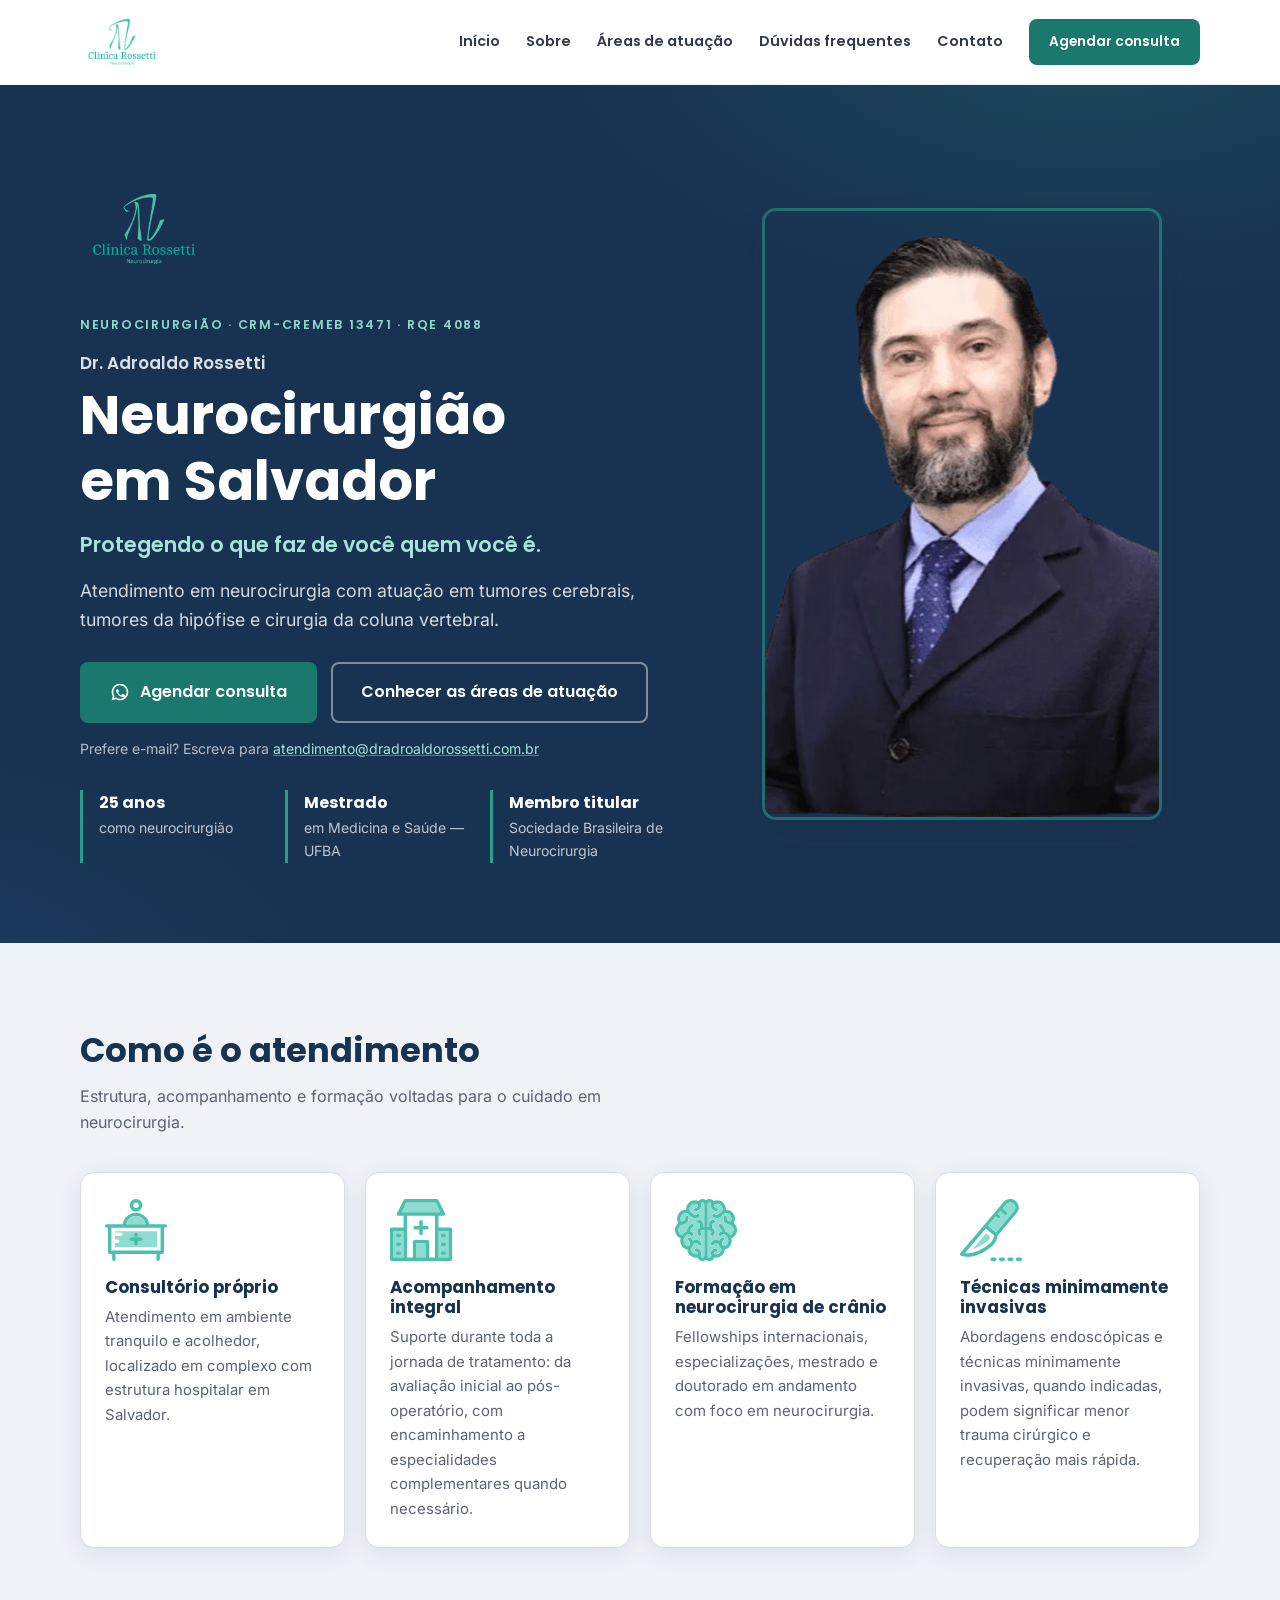
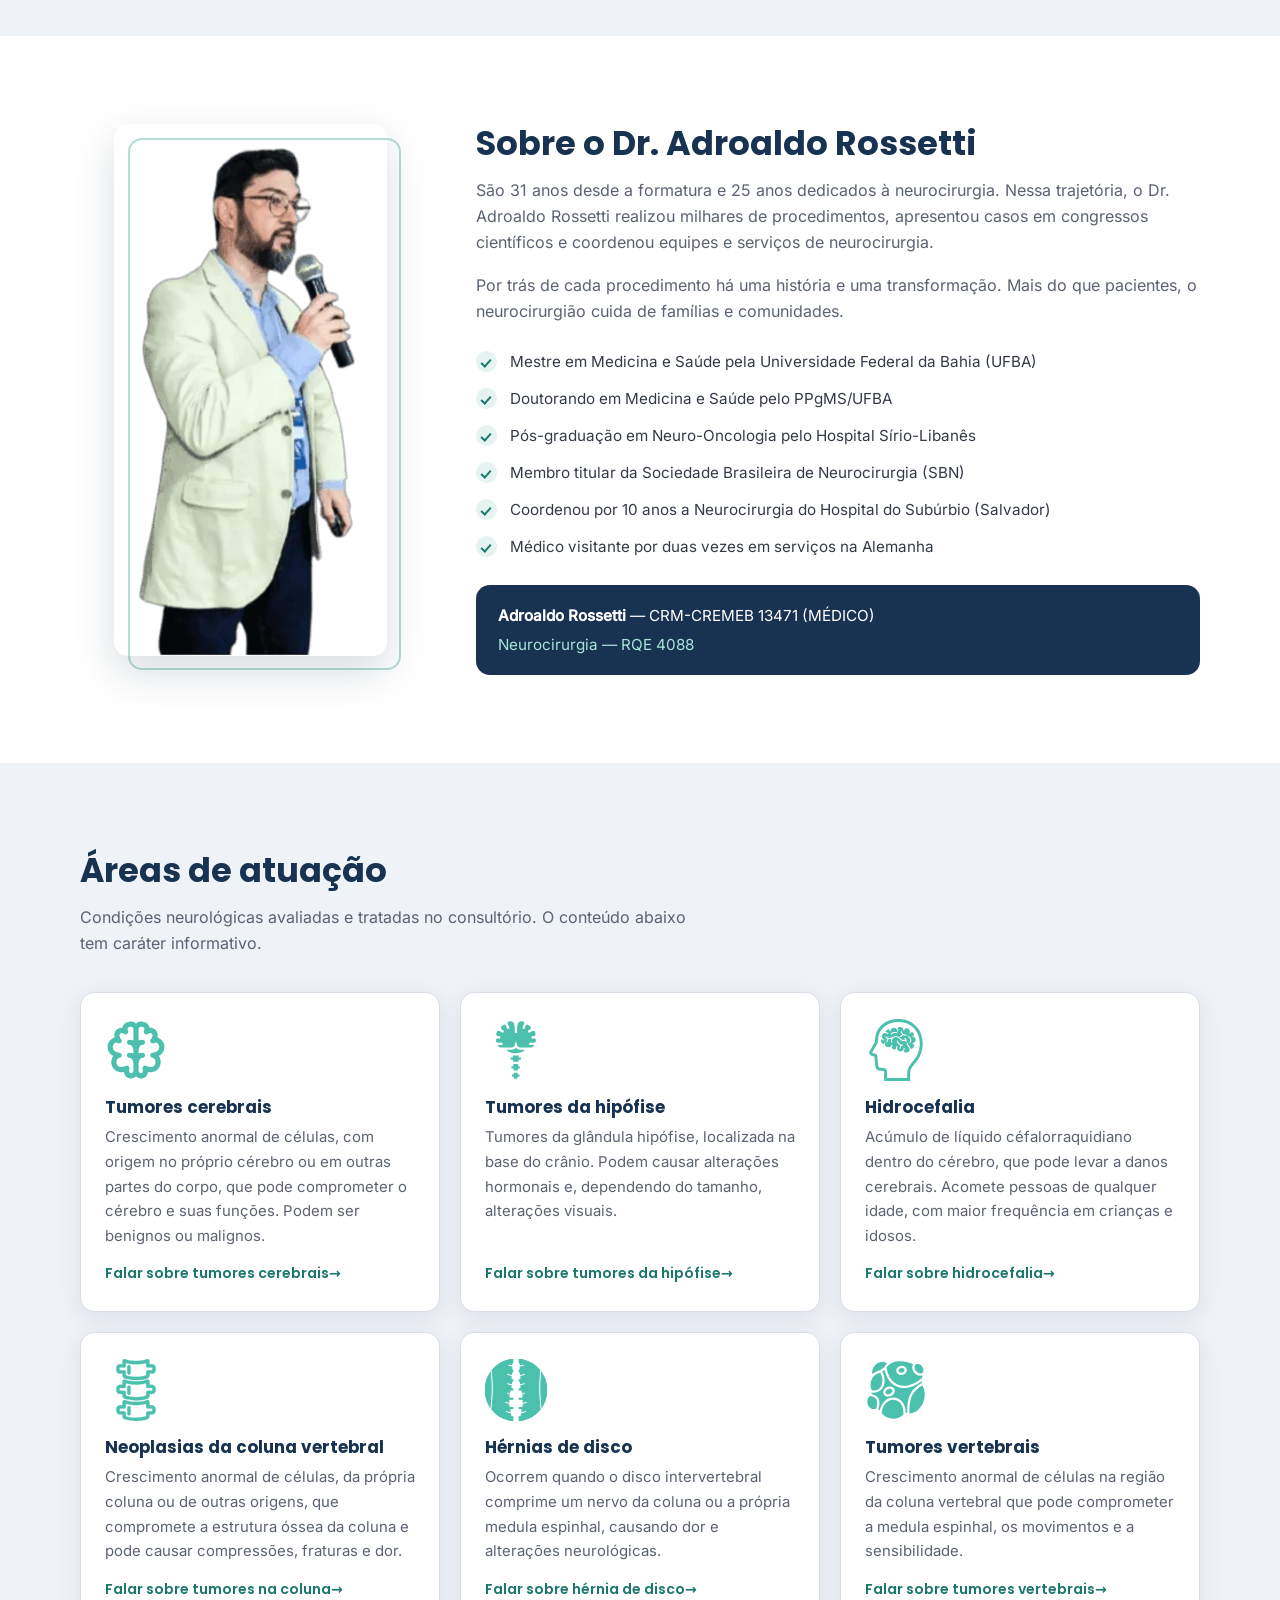
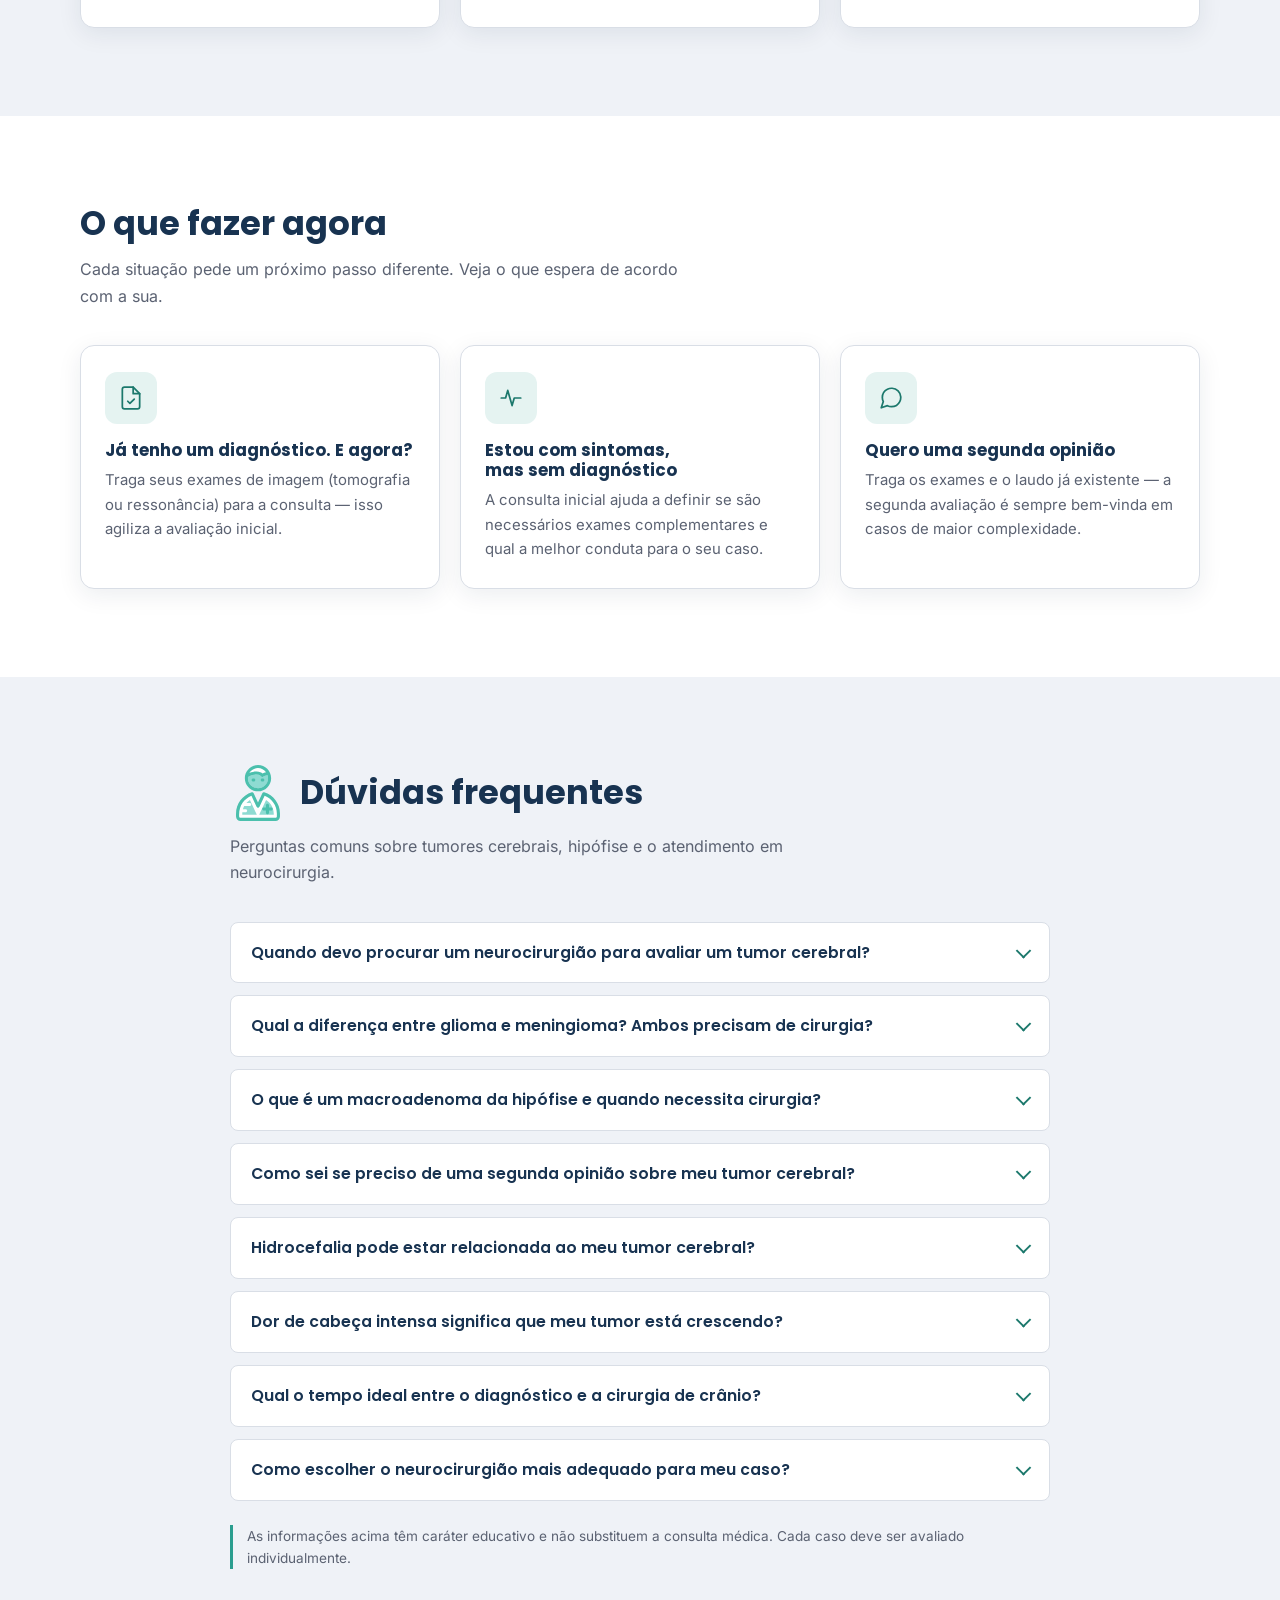
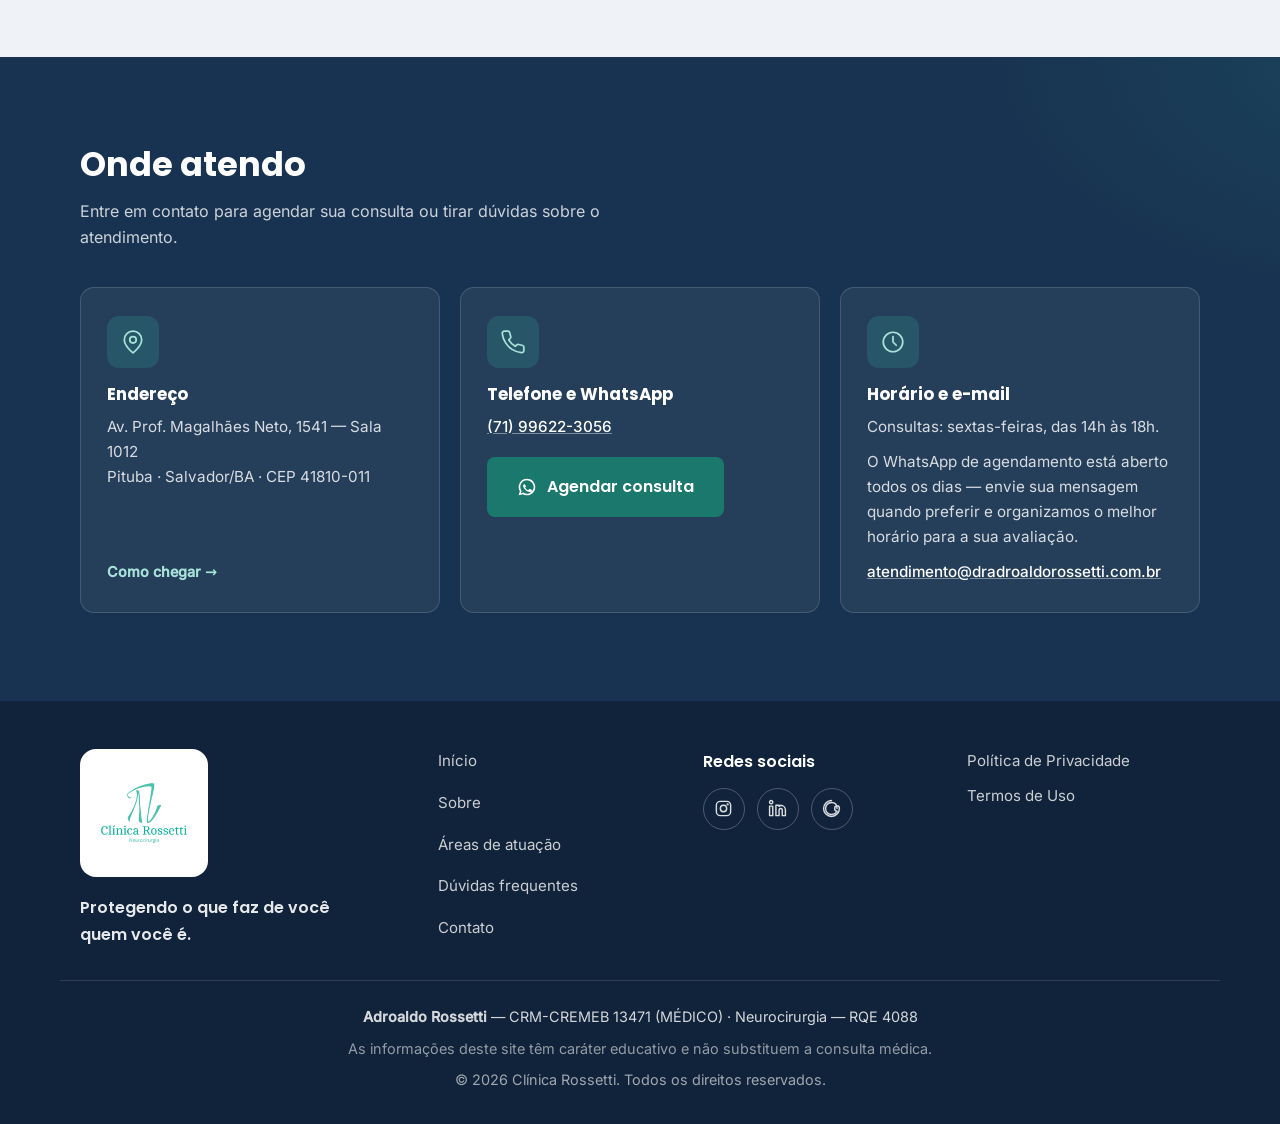
==== commit 184797ab: "feat: plano de acao fase 1 e 3 - friccao de conversao e UX - 1.4: horario reformulado (WhatsApp aber" ====
--- a/index.html
+++ b/index.html
@@ -198,6 +198,8 @@
             <a href="#atuacao" class="btn btn-ghost btn-lg">Conhecer as áreas de atuação</a>
           </div>
 
+          <p class="hero-alt">Prefere e-mail? Escreva para <a href="mailto:atendimento@dradroaldorossetti.com.br?subject=Agendamento%20de%20consulta">atendimento@dradroaldorossetti.com.br</a></p>
+
           <ul class="hero-stats" aria-label="Formação e experiência">
             <li><strong>25 anos</strong><span>como neurocirurgião</span></li>
             <li><strong>Mestrado</strong><span>em Medicina e Saúde — UFBA</span></li>
@@ -295,6 +297,7 @@
             </div>
             <h3>Tumores cerebrais</h3>
             <p>Crescimento anormal de células, com origem no próprio cérebro ou em outras partes do corpo, que pode comprometer o cérebro e suas funções. Podem ser benignos ou malignos.</p>
+            <a class="card-cta" href="https://wa.me/5571996223056?text=Ol%C3%A1!%20Vim%20do%20site%20e%20gostaria%20de%20agendar%20uma%20avalia%C3%A7%C3%A3o%20sobre%20tumor%20cerebral." rel="noopener">Falar sobre tumores cerebrais</a>
           </article>
 
           <article class="card card-atuacao">
@@ -303,6 +306,7 @@
             </div>
             <h3>Tumores da hipófise</h3>
             <p>Tumores da glândula hipófise, localizada na base do crânio. Podem causar alterações hormonais e, dependendo do tamanho, alterações visuais.</p>
+            <a class="card-cta" href="https://wa.me/5571996223056?text=Ol%C3%A1!%20Vim%20do%20site%20e%20gostaria%20de%20agendar%20uma%20avalia%C3%A7%C3%A3o%20sobre%20tumor%20da%20hip%C3%B3fise." rel="noopener">Falar sobre tumores da hipófise</a>
           </article>
 
           <article class="card card-atuacao">
@@ -311,6 +315,7 @@
             </div>
             <h3>Hidrocefalia</h3>
             <p>Acúmulo de líquido céfalorraquidiano dentro do cérebro, que pode levar a danos cerebrais. Acomete pessoas de qualquer idade, com maior frequência em crianças e idosos.</p>
+            <a class="card-cta" href="https://wa.me/5571996223056?text=Ol%C3%A1!%20Vim%20do%20site%20e%20gostaria%20de%20agendar%20uma%20avalia%C3%A7%C3%A3o%20sobre%20hidrocefalia." rel="noopener">Falar sobre hidrocefalia</a>
           </article>
 
           <article class="card card-atuacao">
@@ -319,6 +324,7 @@
             </div>
             <h3>Neoplasias da coluna vertebral</h3>
             <p>Crescimento anormal de células, da própria coluna ou de outras origens, que compromete a estrutura óssea da coluna e pode causar compressões, fraturas e dor.</p>
+            <a class="card-cta" href="https://wa.me/5571996223056?text=Ol%C3%A1!%20Vim%20do%20site%20e%20gostaria%20de%20agendar%20uma%20avalia%C3%A7%C3%A3o%20sobre%20tumor%20na%20coluna." rel="noopener">Falar sobre tumores na coluna</a>
           </article>
 
           <article class="card card-atuacao">
@@ -327,6 +333,7 @@
             </div>
             <h3>Hérnias de disco</h3>
             <p>Ocorrem quando o disco intervertebral comprime um nervo da coluna ou a própria medula espinhal, causando dor e alterações neurológicas.</p>
+            <a class="card-cta" href="https://wa.me/5571996223056?text=Ol%C3%A1!%20Vim%20do%20site%20e%20gostaria%20de%20agendar%20uma%20avalia%C3%A7%C3%A3o%20sobre%20h%C3%A9rnia%20de%20disco." rel="noopener">Falar sobre hérnia de disco</a>
           </article>
 
           <article class="card card-atuacao">
@@ -335,13 +342,48 @@
             </div>
             <h3>Tumores vertebrais</h3>
             <p>Crescimento anormal de células na região da coluna vertebral que pode comprometer a medula espinhal, os movimentos e a sensibilidade.</p>
+            <a class="card-cta" href="https://wa.me/5571996223056?text=Ol%C3%A1!%20Vim%20do%20site%20e%20gostaria%20de%20agendar%20uma%20avalia%C3%A7%C3%A3o%20sobre%20tumor%20vertebral." rel="noopener">Falar sobre tumores vertebrais</a>
+          </article>
+        </div>
+      </div>
+    </section>
+
+    <!-- ============ O QUE FAZER AGORA ============ -->
+    <section class="section" id="proximos-passos" aria-labelledby="pp-titulo">
+      <div class="container">
+        <h2 class="section-title" id="pp-titulo">O que fazer agora</h2>
+        <p class="section-sub">Cada situação pede um próximo passo diferente. Veja o que espera de acordo com a sua.</p>
+
+        <div class="grid grid-3">
+          <article class="card">
+            <div class="card-icon card-icon-stroke" aria-hidden="true">
+              <svg viewBox="0 0 24 24" fill="none" stroke="currentColor" stroke-width="1.6" stroke-linecap="round" stroke-linejoin="round"><path d="M14 2H6a2 2 0 0 0-2 2v16a2 2 0 0 0 2 2h12a2 2 0 0 0 2-2V8z"/><path d="M14 2v6h6"/><path d="m9 15 2 2 4-4"/></svg>
+            </div>
+            <h3>Já tenho um diagnóstico. E agora?</h3>
+            <p>Traga seus exames de imagem (tomografia ou ressonância) para a consulta — isso agiliza a avaliação inicial.</p>
+          </article>
+
+          <article class="card">
+            <div class="card-icon card-icon-stroke" aria-hidden="true">
+              <svg viewBox="0 0 24 24" fill="none" stroke="currentColor" stroke-width="1.6" stroke-linecap="round" stroke-linejoin="round"><path d="M3 12h4l2-7 4 14 2-7h6"/></svg>
+            </div>
+            <h3>Estou com sintomas, mas sem diagnóstico</h3>
+            <p>A consulta inicial ajuda a definir se são necessários exames complementares e qual a melhor conduta para o seu caso.</p>
+          </article>
+
+          <article class="card">
+            <div class="card-icon card-icon-stroke" aria-hidden="true">
+              <svg viewBox="0 0 24 24" fill="none" stroke="currentColor" stroke-width="1.6" stroke-linecap="round" stroke-linejoin="round"><path d="M21 11.5a8.38 8.38 0 0 1-.9 3.8 8.5 8.5 0 0 1-7.6 4.7 8.38 8.38 0 0 1-3.8-.9L3 21l1.9-5.7a8.38 8.38 0 0 1-.9-3.8 8.5 8.5 0 0 1 4.7-7.6 8.38 8.38 0 0 1 3.8-.9h.5a8.48 8.48 0 0 1 8 8z"/></svg>
+            </div>
+            <h3>Quero uma segunda opinião</h3>
+            <p>Traga os exames e o laudo já existente — a segunda avaliação é sempre bem-vinda em casos de maior complexidade.</p>
           </article>
         </div>
       </div>
     </section>
 
     <!-- ============ FAQ ============ -->
-    <section class="section" id="faq" aria-labelledby="faq-titulo">
+    <section class="section section-gray" id="faq" aria-labelledby="faq-titulo">
       <div class="container container-narrow">
         <div class="faq-header">
           <img src="/assets/img/icone-duvidas.svg" alt="" width="56" height="56" loading="lazy" class="faq-icon">
@@ -428,8 +470,9 @@
               <svg viewBox="0 0 24 24" fill="none" stroke="currentColor" stroke-width="1.6" stroke-linecap="round" stroke-linejoin="round"><circle cx="12" cy="12" r="9"/><path d="M12 7v5l3 3"/></svg>
             </div>
             <h3>Horário e e-mail</h3>
-            <p>Consultas: sextas-feiras, das 14h às 18h</p>
-            <p><a href="mailto:atendimento@dradroaldorossetti.com.br" class="link-mail">atendimento@dradroaldorossetti.com.br</a></p>
+            <p>Consultas: sextas-feiras, das 14h às 18h.</p>
+            <p>O WhatsApp de agendamento está aberto todos os dias — envie sua mensagem quando preferir e organizamos o melhor horário para a sua avaliação.</p>
+            <p><a href="mailto:atendimento@dradroaldorossetti.com.br?subject=Agendamento%20de%20consulta" class="link-mail">atendimento@dradroaldorossetti.com.br</a></p>
           </div>
         </div>
       </div>
--- a/assets/css/style.css
+++ b/assets/css/style.css
@@ -58,7 +58,7 @@
 
 html {
   scroll-behavior: smooth;
-  scroll-padding-top: 84px;
+  scroll-padding-top: 108px;
   -webkit-text-size-adjust: 100%;
 }
 
@@ -149,8 +149,8 @@
 }
 
 .brand-logo {
-  width: 68px;
-  height: 68px;
+  width: 84px;
+  height: 84px;
 }
 
 .site-nav {
@@ -231,13 +231,9 @@
 }
 
 .hero-logo {
-  width: 66px;
-  height: 66px;
-  border-radius: 12px;
-  background: rgba(255, 255, 255, 0.92);
-  padding: 5px;
-  margin-bottom: 20px;
-  box-shadow: 0 4px 18px rgba(16, 35, 58, 0.35);
+  width: 128px;
+  height: 128px;
+  margin-bottom: 22px;
 }
 
 .hero-eyebrow {
@@ -283,8 +279,20 @@
   display: flex;
   flex-wrap: wrap;
   gap: 14px;
-  margin-bottom: 34px;
-}
+  margin-bottom: 14px;
+}
+
+.hero-alt {
+  font-size: 0.88rem;
+  color: rgba(255, 255, 255, 0.68);
+  margin-bottom: 30px;
+}
+.hero-alt a {
+  color: #a8e3da;
+  text-decoration: underline;
+  text-decoration-color: rgba(168, 227, 218, 0.45);
+}
+.hero-alt a:hover { text-decoration-color: #a8e3da; }
 
 .hero-stats {
   display: grid;
@@ -367,6 +375,36 @@
   font-size: 0.93rem;
   color: var(--ink-soft);
 }
+
+.card-atuacao {
+  display: flex;
+  flex-direction: column;
+}
+
+.card-cta {
+  display: inline-flex;
+  align-items: center;
+  margin-top: auto;
+  padding-top: 14px;
+  font-family: var(--font-h);
+  font-weight: 600;
+  font-size: 0.88rem;
+  color: var(--teal-text);
+}
+.card-cta::after { content: " →"; }
+.card-cta:hover { text-decoration: underline; }
+
+.card-icon-stroke {
+  width: 52px;
+  height: 52px;
+  display: grid;
+  place-items: center;
+  border-radius: 12px;
+  background: var(--teal-soft);
+  color: var(--teal-text);
+  margin-bottom: 16px;
+}
+.card-icon-stroke svg { width: 26px; height: 26px; }
 
 /* ---------- Sobre ---------- */
 .sobre-grid {
@@ -558,12 +596,12 @@
 }
 
 .footer-logo {
-  width: 96px;
-  height: 96px;
-  border-radius: 12px;
+  width: 128px;
+  height: 128px;
+  border-radius: 16px;
   background: var(--white);
-  padding: 8px;
-  margin-bottom: 16px;
+  padding: 10px;
+  margin-bottom: 18px;
 }
 
 .footer-tagline {
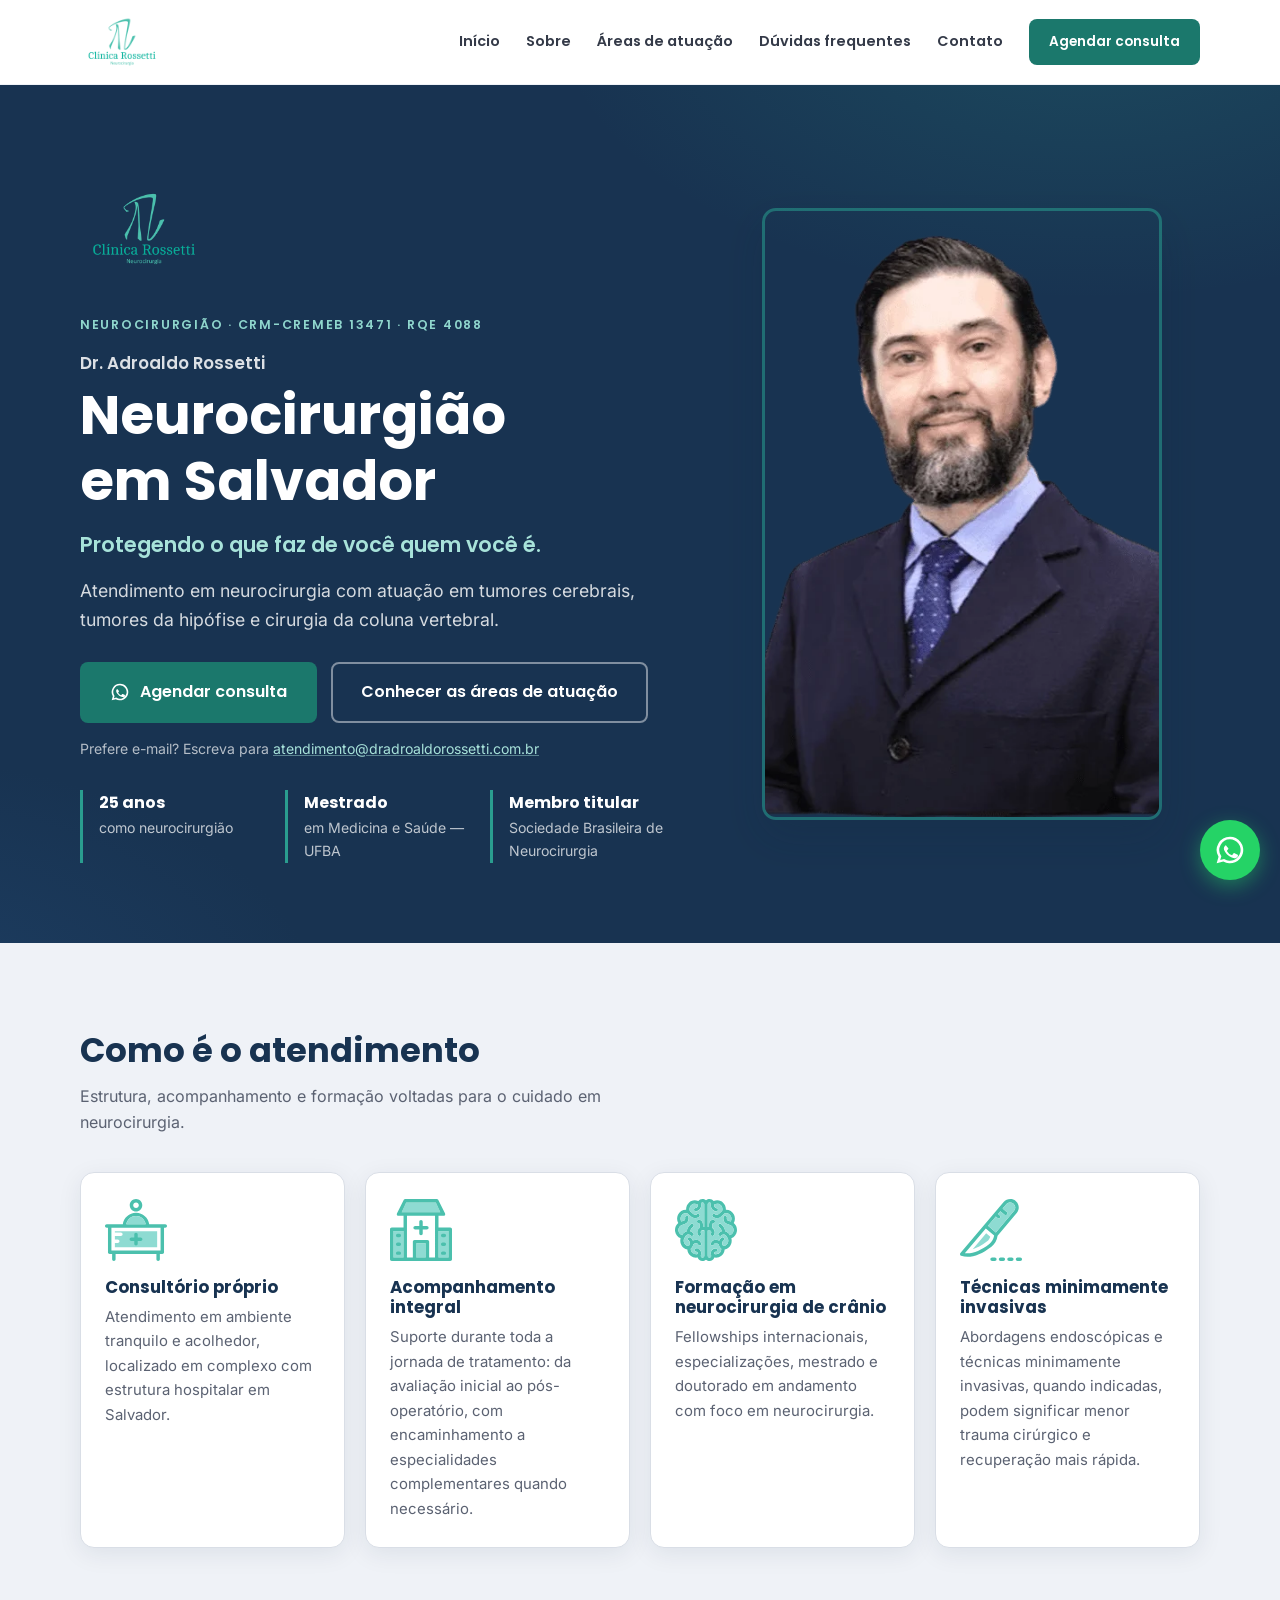
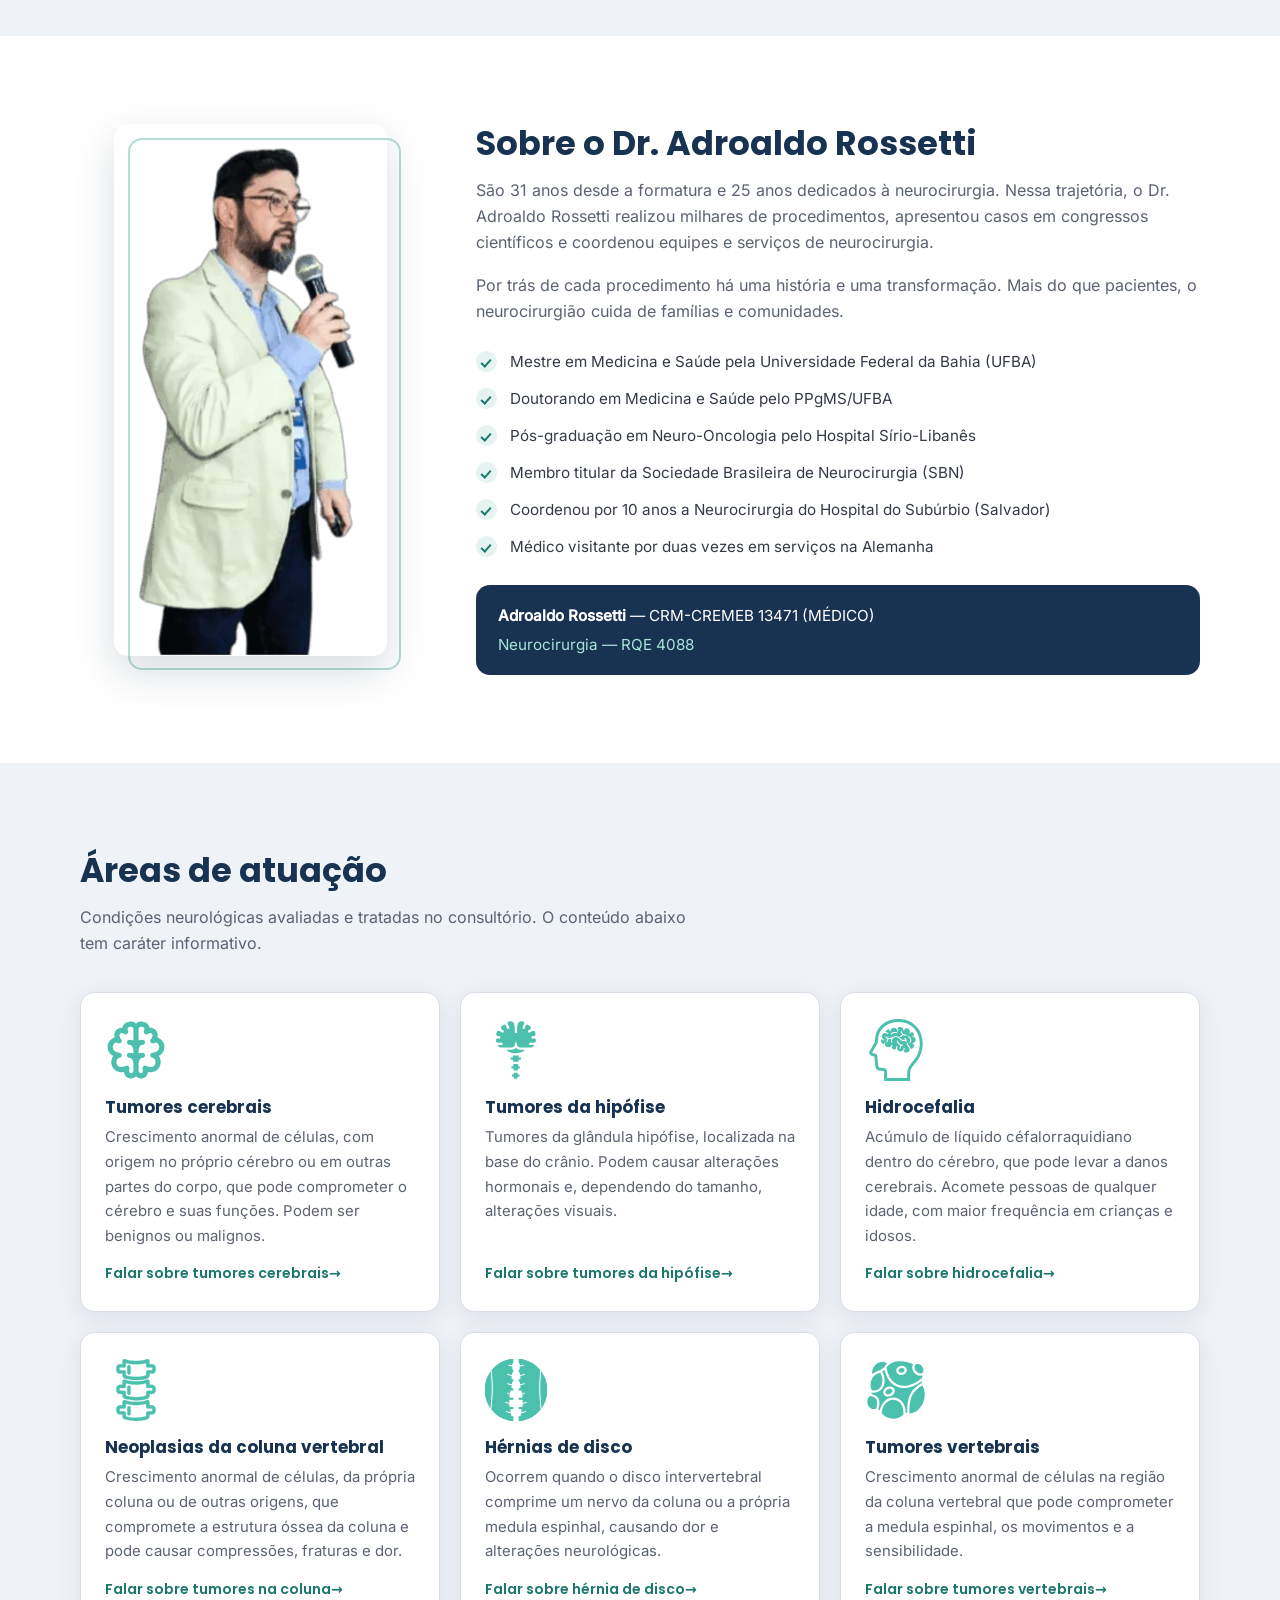
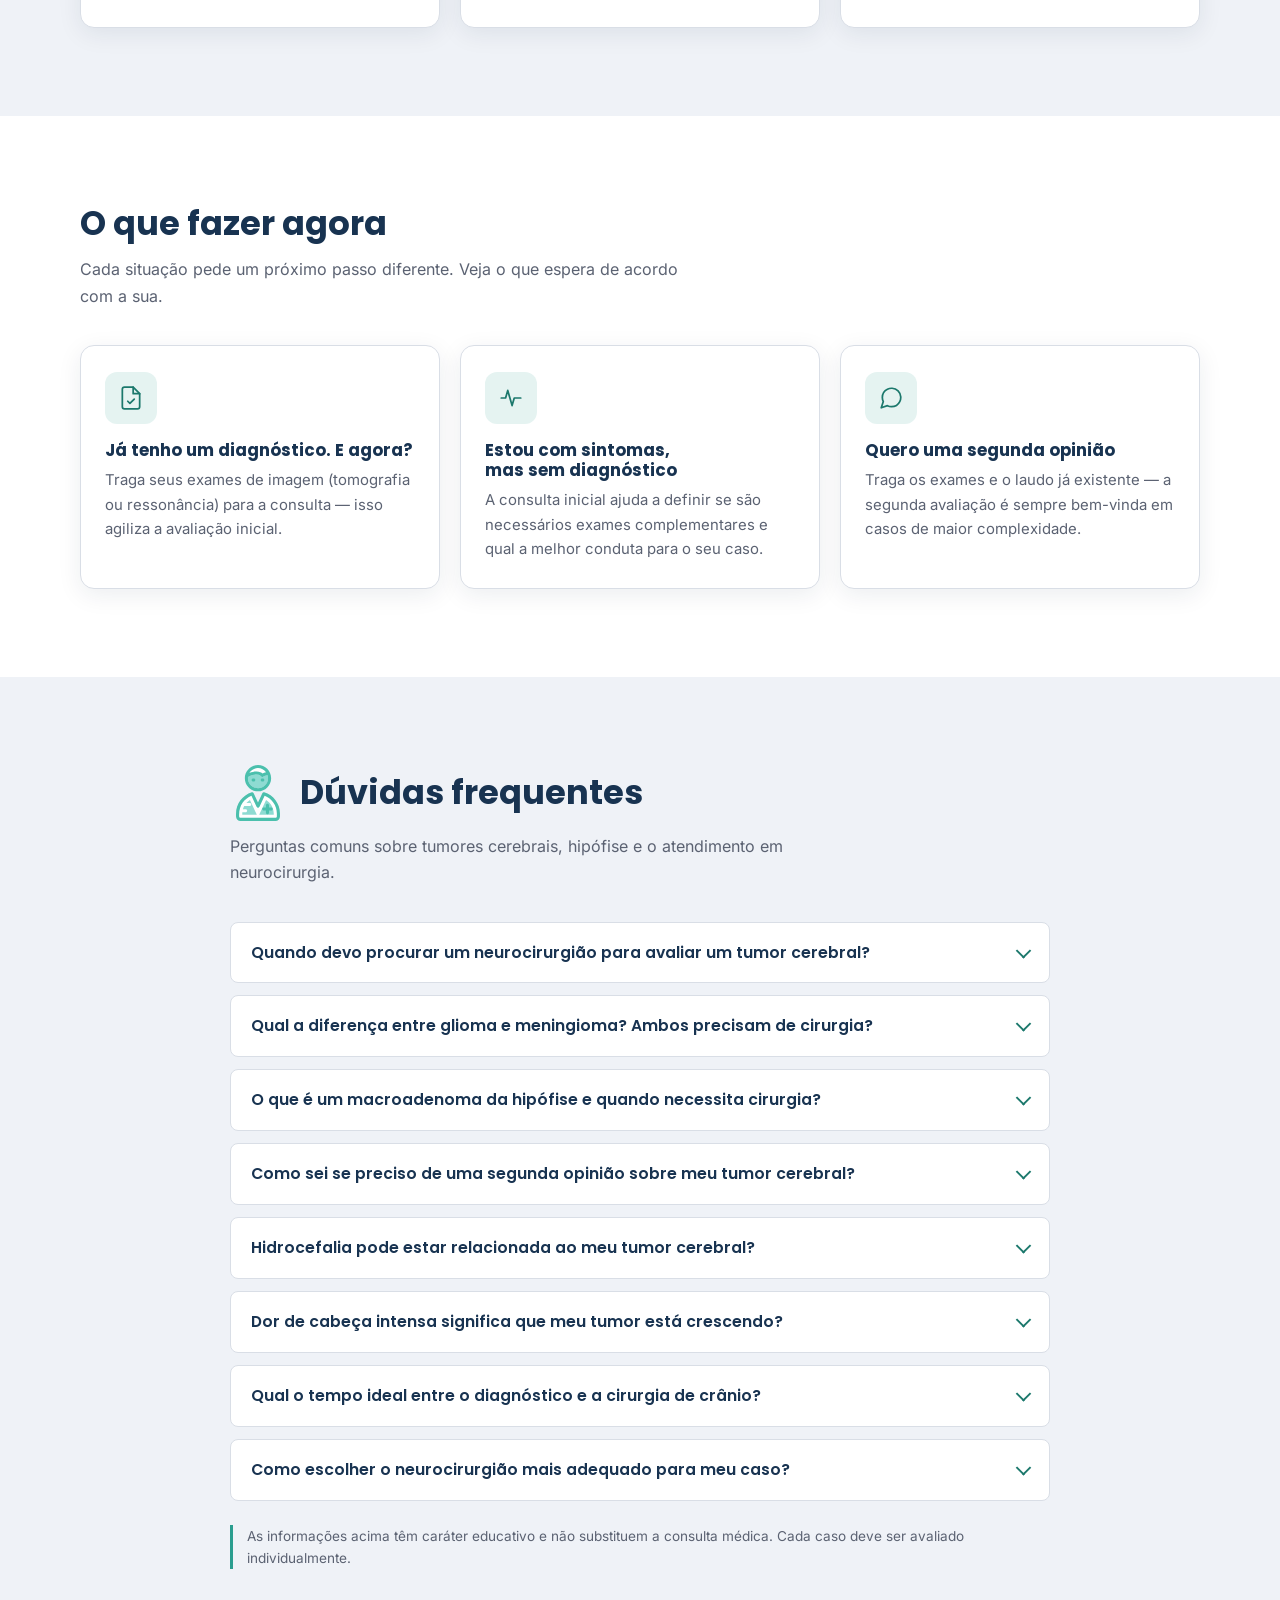
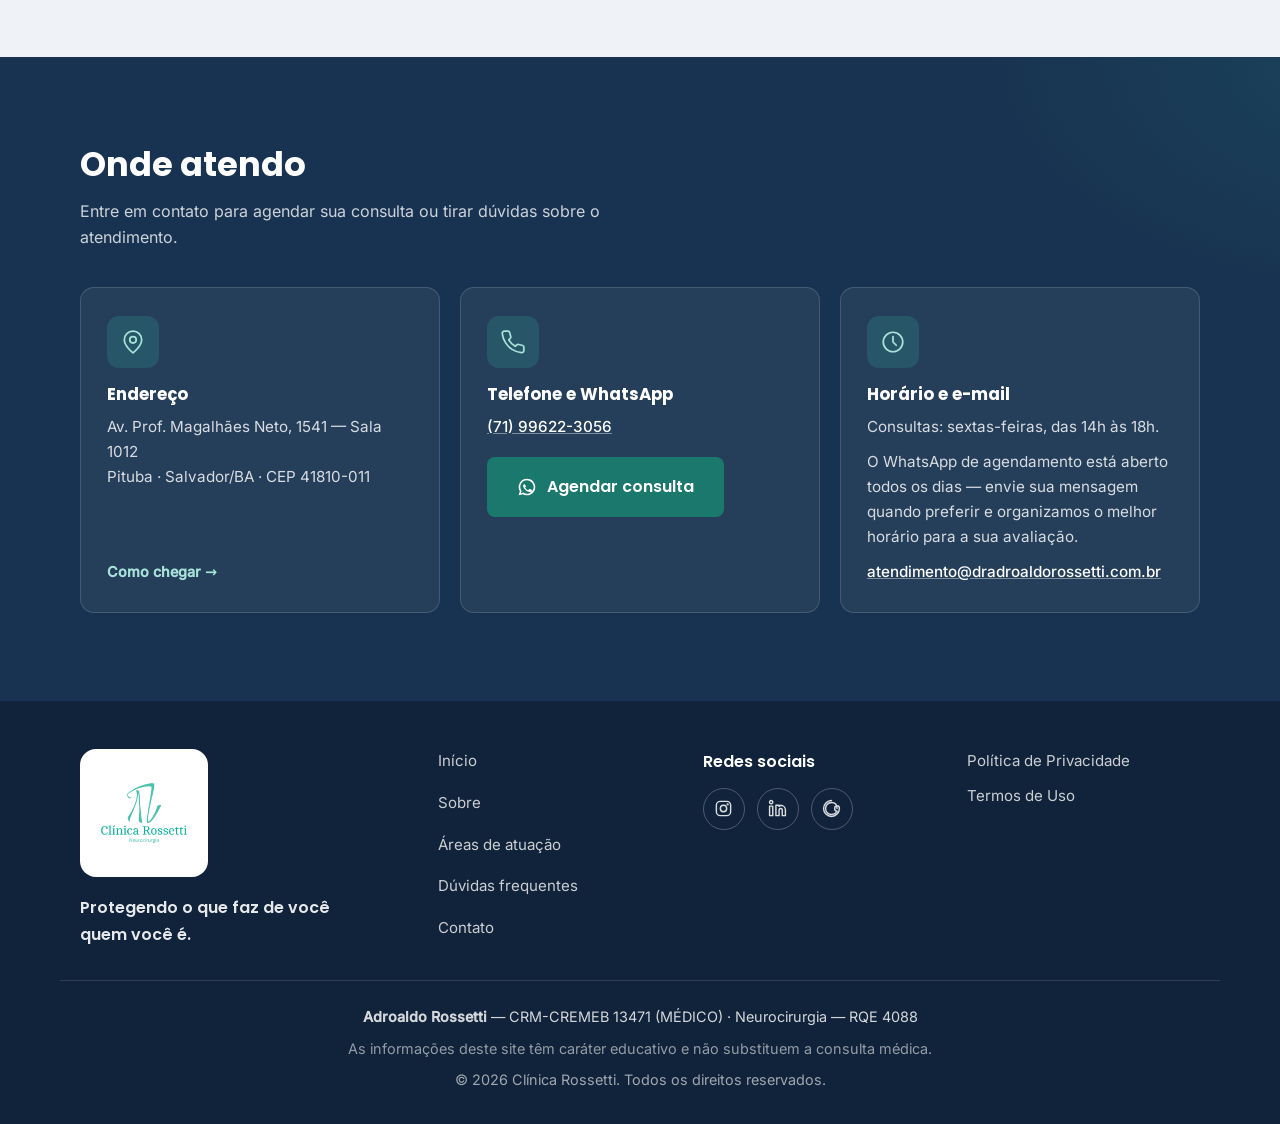
==== commit 5df84742: "feat: botao flutuante de WhatsApp (FAB) em todas as paginas - Mesmo padrao do site de referencia (dr" ====
--- a/index.html
+++ b/index.html
@@ -523,5 +523,10 @@
     </div>
   </footer>
 
+  <!-- Botão flutuante de WhatsApp -->
+  <a href="https://wa.me/5571996223056?text=Ol%C3%A1!%20Vim%20do%20site%20e%20quero%20agendar%20uma%20consulta." class="whatsapp-fab" rel="noopener" aria-label="Contato pelo WhatsApp">
+    <svg viewBox="0 0 24 24" fill="currentColor" aria-hidden="true"><path d="M12 2a10 10 0 0 0-8.6 15.1L2 22l5-1.3A10 10 0 1 0 12 2Zm0 2a8 8 0 1 1-4.1 14.9l-.3-.2-2.9.8.8-2.8-.2-.3A8 8 0 0 1 12 4Zm-3 4.5c-.2 0-.5 0-.7.3-.2.3-.9.9-.9 2.1s.9 2.4 1 2.6c.2.2 1.8 2.9 4.5 3.9 2.2.9 2.7.7 3.2.7.5-.1 1.5-.6 1.7-1.2.2-.6.2-1.1.2-1.2-.1-.1-.3-.2-.6-.3l-2-1c-.3-.1-.5-.2-.7.1l-1 1.2c-.2.2-.3.2-.6.1a6.6 6.6 0 0 1-3.3-2.9c-.2-.4 0-.5.2-.7l.7-.9c.1-.2.1-.4 0-.6L9.3 9c-.1-.3-.3-.4-.5-.4h-.8Z"/></svg>
+  </a>
+
 </body>
 </html>
--- a/assets/css/style.css
+++ b/assets/css/style.css
@@ -715,6 +715,35 @@
   .site-nav .btn-nav { margin-top: 0; }
 }
 
+/* ---------- Botão flutuante de WhatsApp ---------- */
+.whatsapp-fab {
+  position: fixed;
+  right: 20px;
+  bottom: 20px;
+  z-index: 90;
+  width: 60px;
+  height: 60px;
+  display: grid;
+  place-items: center;
+  border-radius: 50%;
+  background: #25D366;
+  color: var(--white);
+  box-shadow: 0 6px 20px rgba(37, 211, 102, 0.45);
+  animation: fab-in 0.4s ease 0.5s backwards;
+  transition: background-color 0.2s ease, transform 0.15s ease;
+}
+.whatsapp-fab:hover {
+  background: #1fc65b;
+  transform: translateY(-2px);
+  text-decoration: none;
+}
+.whatsapp-fab svg { width: 32px; height: 32px; }
+
+@keyframes fab-in {
+  from { opacity: 0; transform: translateY(14px); }
+  to { opacity: 1; transform: translateY(0); }
+}
+
 /* ---------- Acessibilidade ---------- */
 :focus-visible {
   outline: 3px solid var(--teal);
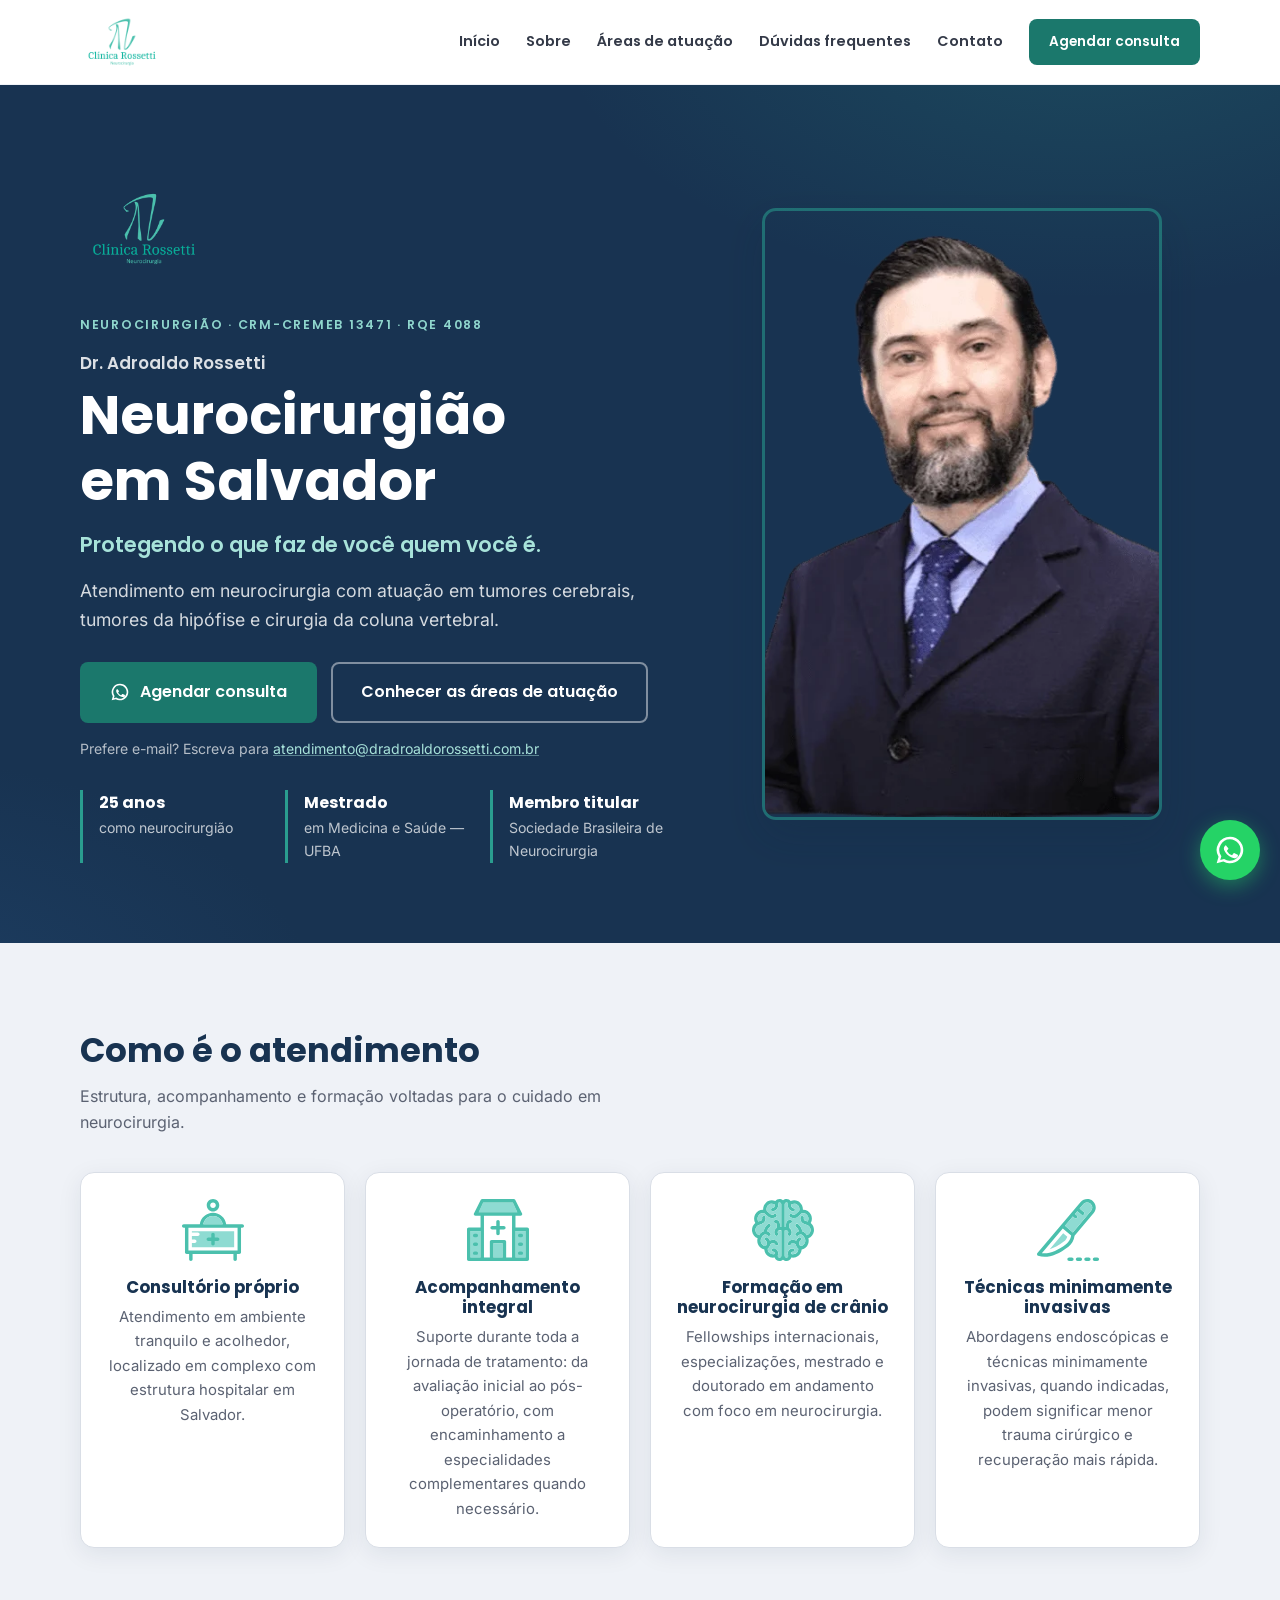
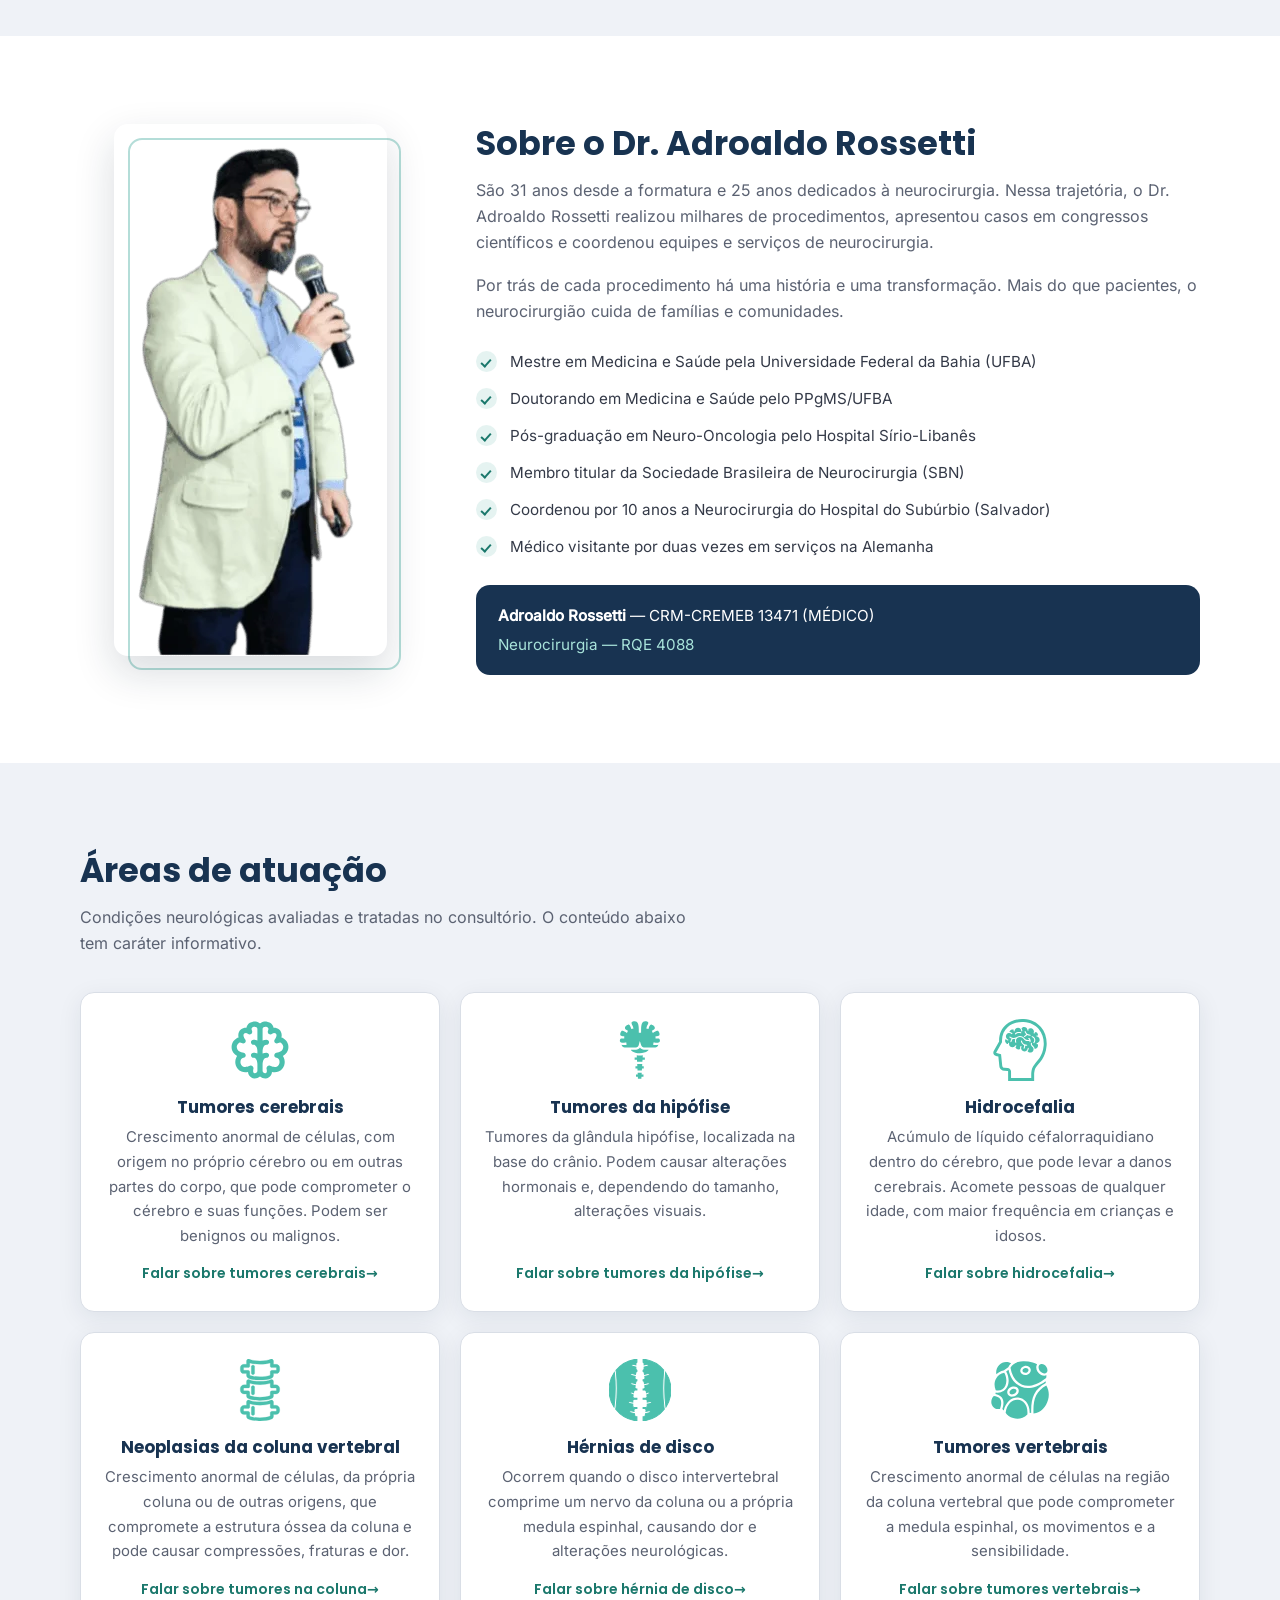
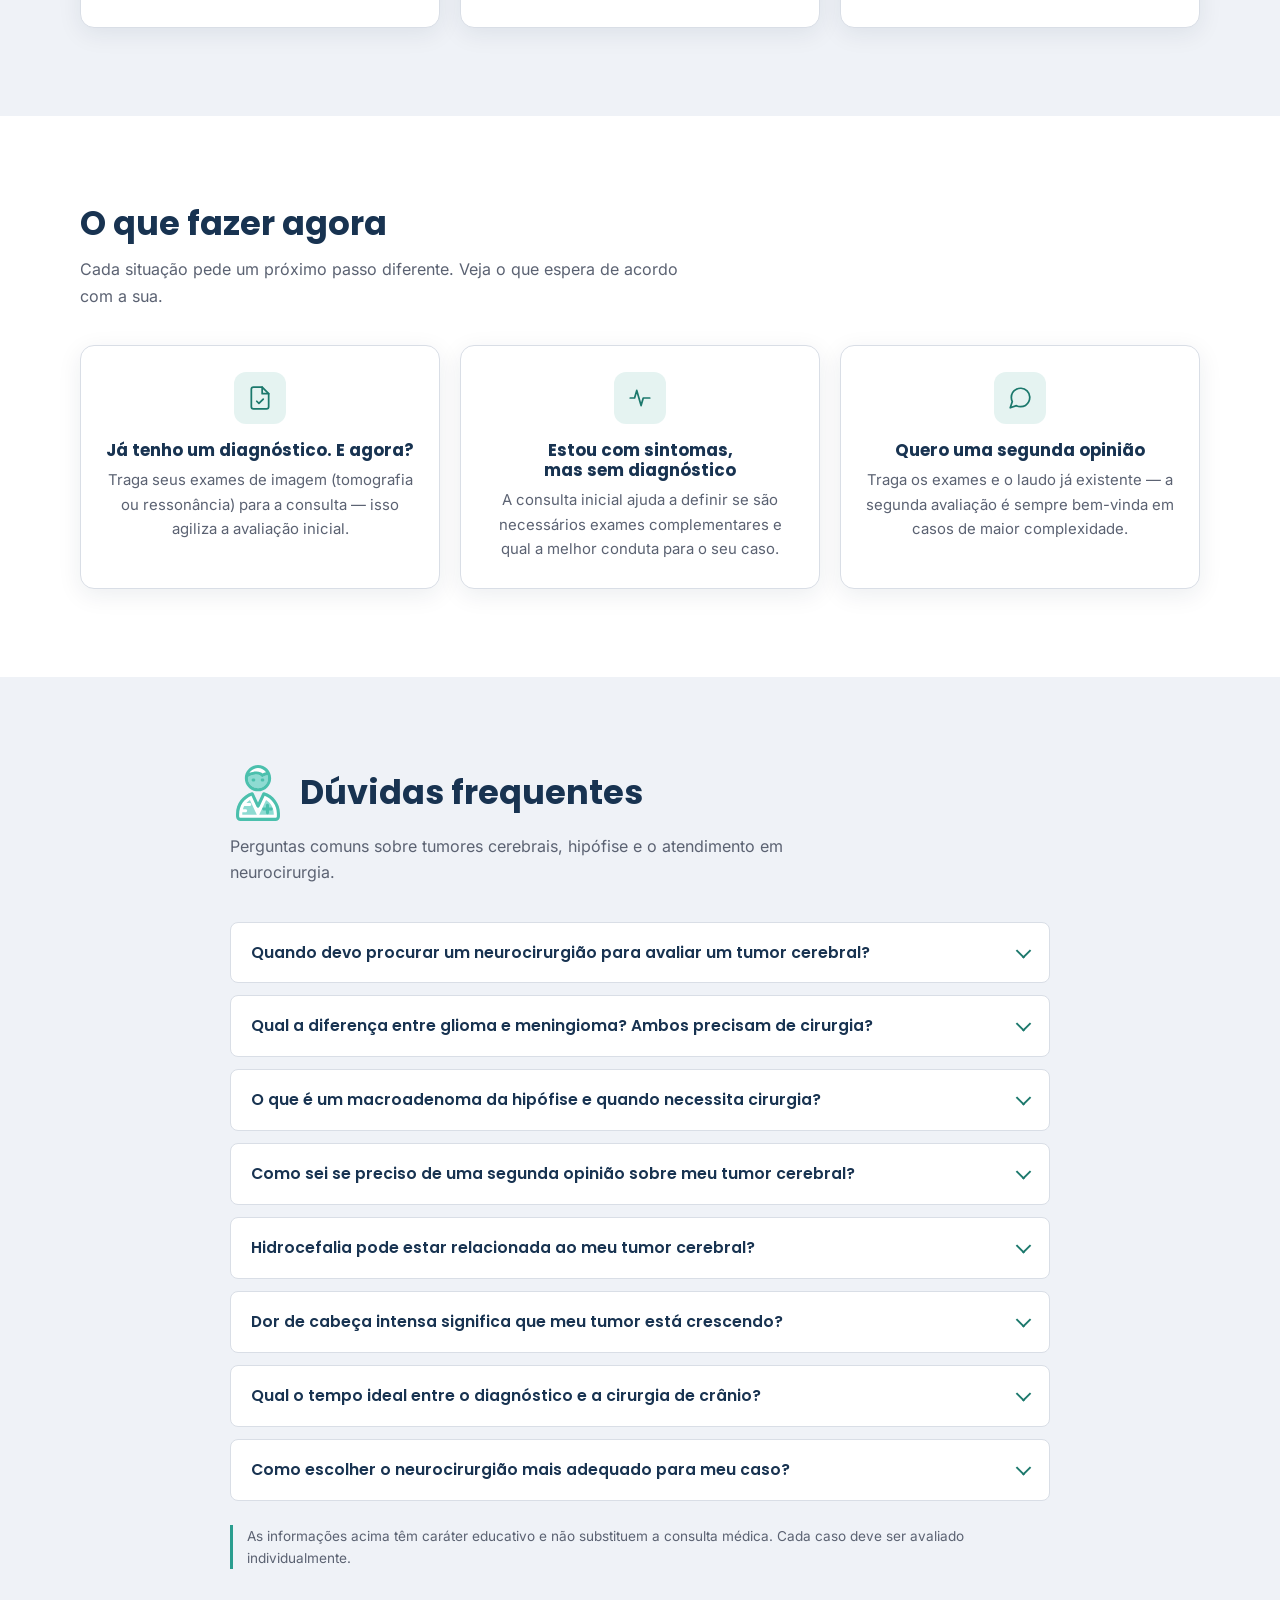
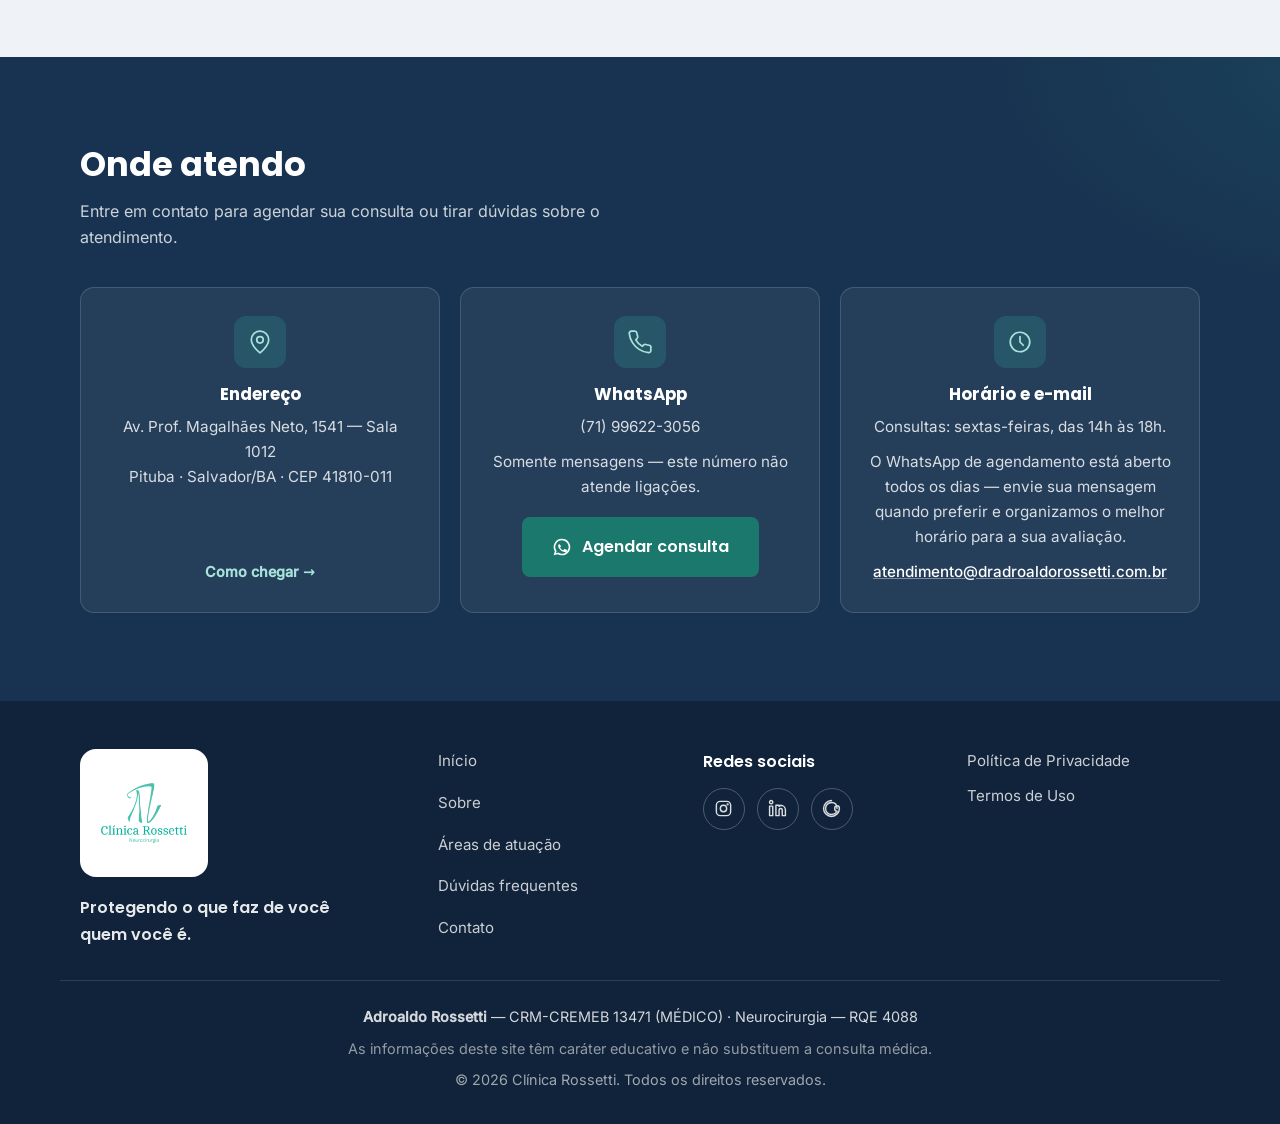
==== commit 8998ec75: "fix: icones centralizados, WhatsApp somente mensagens, links em nova guia - Cards com icone, titulo " ====
--- a/index.html
+++ b/index.html
@@ -168,7 +168,7 @@
         <a href="#atuacao">Áreas de atuação</a>
         <a href="#faq">Dúvidas frequentes</a>
         <a href="#contato">Contato</a>
-        <a href="https://wa.me/5571996223056?text=Ol%C3%A1!%20Vim%20do%20site%20e%20quero%20agendar%20uma%20consulta." class="btn btn-primary btn-nav" rel="noopener">Agendar consulta</a>
+        <a href="https://wa.me/5571996223056?text=Ol%C3%A1!%20Vim%20do%20site%20e%20quero%20agendar%20uma%20consulta." class="btn btn-primary btn-nav" target="_blank" rel="noopener">Agendar consulta</a>
       </nav>
 
       <button class="nav-toggle" id="navToggle" aria-expanded="false" aria-controls="nav" aria-label="Abrir menu de navegação">
@@ -191,7 +191,7 @@
           <p class="hero-sub">Atendimento em neurocirurgia com atuação em tumores cerebrais, tumores da hipófise e cirurgia da coluna vertebral.</p>
 
           <div class="hero-actions">
-            <a href="https://wa.me/5571996223056?text=Ol%C3%A1!%20Vim%20do%20site%20e%20quero%20agendar%20uma%20consulta." class="btn btn-primary btn-lg" rel="noopener">
+            <a href="https://wa.me/5571996223056?text=Ol%C3%A1!%20Vim%20do%20site%20e%20quero%20agendar%20uma%20consulta." class="btn btn-primary btn-lg" target="_blank" rel="noopener">
               <svg class="icon" viewBox="0 0 24 24" fill="currentColor" aria-hidden="true"><path d="M12 2a10 10 0 0 0-8.6 15.1L2 22l5-1.3A10 10 0 1 0 12 2Zm0 2a8 8 0 1 1-4.1 14.9l-.3-.2-2.9.8.8-2.8-.2-.3A8 8 0 0 1 12 4Zm-3 4.5c-.2 0-.5 0-.7.3-.2.3-.9.9-.9 2.1s.9 2.4 1 2.6c.2.2 1.8 2.9 4.5 3.9 2.2.9 2.7.7 3.2.7.5-.1 1.5-.6 1.7-1.2.2-.6.2-1.1.2-1.2-.1-.1-.3-.2-.6-.3l-2-1c-.3-.1-.5-.2-.7.1l-1 1.2c-.2.2-.3.2-.6.1a6.6 6.6 0 0 1-3.3-2.9c-.2-.4 0-.5.2-.7l.7-.9c.1-.2.1-.4 0-.6L9.3 9c-.1-.3-.3-.4-.5-.4h-.8Z"/></svg>
               Agendar consulta
             </a>
@@ -297,7 +297,7 @@
             </div>
             <h3>Tumores cerebrais</h3>
             <p>Crescimento anormal de células, com origem no próprio cérebro ou em outras partes do corpo, que pode comprometer o cérebro e suas funções. Podem ser benignos ou malignos.</p>
-            <a class="card-cta" href="https://wa.me/5571996223056?text=Ol%C3%A1!%20Vim%20do%20site%20e%20gostaria%20de%20agendar%20uma%20avalia%C3%A7%C3%A3o%20sobre%20tumor%20cerebral." rel="noopener">Falar sobre tumores cerebrais</a>
+            <a class="card-cta" href="https://wa.me/5571996223056?text=Ol%C3%A1!%20Vim%20do%20site%20e%20gostaria%20de%20agendar%20uma%20avalia%C3%A7%C3%A3o%20sobre%20tumor%20cerebral." target="_blank" rel="noopener">Falar sobre tumores cerebrais</a>
           </article>
 
           <article class="card card-atuacao">
@@ -306,7 +306,7 @@
             </div>
             <h3>Tumores da hipófise</h3>
             <p>Tumores da glândula hipófise, localizada na base do crânio. Podem causar alterações hormonais e, dependendo do tamanho, alterações visuais.</p>
-            <a class="card-cta" href="https://wa.me/5571996223056?text=Ol%C3%A1!%20Vim%20do%20site%20e%20gostaria%20de%20agendar%20uma%20avalia%C3%A7%C3%A3o%20sobre%20tumor%20da%20hip%C3%B3fise." rel="noopener">Falar sobre tumores da hipófise</a>
+            <a class="card-cta" href="https://wa.me/5571996223056?text=Ol%C3%A1!%20Vim%20do%20site%20e%20gostaria%20de%20agendar%20uma%20avalia%C3%A7%C3%A3o%20sobre%20tumor%20da%20hip%C3%B3fise." target="_blank" rel="noopener">Falar sobre tumores da hipófise</a>
           </article>
 
           <article class="card card-atuacao">
@@ -315,7 +315,7 @@
             </div>
             <h3>Hidrocefalia</h3>
             <p>Acúmulo de líquido céfalorraquidiano dentro do cérebro, que pode levar a danos cerebrais. Acomete pessoas de qualquer idade, com maior frequência em crianças e idosos.</p>
-            <a class="card-cta" href="https://wa.me/5571996223056?text=Ol%C3%A1!%20Vim%20do%20site%20e%20gostaria%20de%20agendar%20uma%20avalia%C3%A7%C3%A3o%20sobre%20hidrocefalia." rel="noopener">Falar sobre hidrocefalia</a>
+            <a class="card-cta" href="https://wa.me/5571996223056?text=Ol%C3%A1!%20Vim%20do%20site%20e%20gostaria%20de%20agendar%20uma%20avalia%C3%A7%C3%A3o%20sobre%20hidrocefalia." target="_blank" rel="noopener">Falar sobre hidrocefalia</a>
           </article>
 
           <article class="card card-atuacao">
@@ -324,7 +324,7 @@
             </div>
             <h3>Neoplasias da coluna vertebral</h3>
             <p>Crescimento anormal de células, da própria coluna ou de outras origens, que compromete a estrutura óssea da coluna e pode causar compressões, fraturas e dor.</p>
-            <a class="card-cta" href="https://wa.me/5571996223056?text=Ol%C3%A1!%20Vim%20do%20site%20e%20gostaria%20de%20agendar%20uma%20avalia%C3%A7%C3%A3o%20sobre%20tumor%20na%20coluna." rel="noopener">Falar sobre tumores na coluna</a>
+            <a class="card-cta" href="https://wa.me/5571996223056?text=Ol%C3%A1!%20Vim%20do%20site%20e%20gostaria%20de%20agendar%20uma%20avalia%C3%A7%C3%A3o%20sobre%20tumor%20na%20coluna." target="_blank" rel="noopener">Falar sobre tumores na coluna</a>
           </article>
 
           <article class="card card-atuacao">
@@ -333,7 +333,7 @@
             </div>
             <h3>Hérnias de disco</h3>
             <p>Ocorrem quando o disco intervertebral comprime um nervo da coluna ou a própria medula espinhal, causando dor e alterações neurológicas.</p>
-            <a class="card-cta" href="https://wa.me/5571996223056?text=Ol%C3%A1!%20Vim%20do%20site%20e%20gostaria%20de%20agendar%20uma%20avalia%C3%A7%C3%A3o%20sobre%20h%C3%A9rnia%20de%20disco." rel="noopener">Falar sobre hérnia de disco</a>
+            <a class="card-cta" href="https://wa.me/5571996223056?text=Ol%C3%A1!%20Vim%20do%20site%20e%20gostaria%20de%20agendar%20uma%20avalia%C3%A7%C3%A3o%20sobre%20h%C3%A9rnia%20de%20disco." target="_blank" rel="noopener">Falar sobre hérnia de disco</a>
           </article>
 
           <article class="card card-atuacao">
@@ -342,7 +342,7 @@
             </div>
             <h3>Tumores vertebrais</h3>
             <p>Crescimento anormal de células na região da coluna vertebral que pode comprometer a medula espinhal, os movimentos e a sensibilidade.</p>
-            <a class="card-cta" href="https://wa.me/5571996223056?text=Ol%C3%A1!%20Vim%20do%20site%20e%20gostaria%20de%20agendar%20uma%20avalia%C3%A7%C3%A3o%20sobre%20tumor%20vertebral." rel="noopener">Falar sobre tumores vertebrais</a>
+            <a class="card-cta" href="https://wa.me/5571996223056?text=Ol%C3%A1!%20Vim%20do%20site%20e%20gostaria%20de%20agendar%20uma%20avalia%C3%A7%C3%A3o%20sobre%20tumor%20vertebral." target="_blank" rel="noopener">Falar sobre tumores vertebrais</a>
           </article>
         </div>
       </div>
@@ -457,9 +457,10 @@
             <div class="contato-icon" aria-hidden="true">
               <svg viewBox="0 0 24 24" fill="none" stroke="currentColor" stroke-width="1.6" stroke-linecap="round" stroke-linejoin="round"><path d="M22 16.9v3a2 2 0 0 1-2.2 2 19.8 19.8 0 0 1-8.6-3.1 19.5 19.5 0 0 1-6-6A19.8 19.8 0 0 1 2.1 4.2 2 2 0 0 1 4.1 2h3a2 2 0 0 1 2 1.7c.1 1 .4 2 .7 2.9a2 2 0 0 1-.4 2.1L8.1 10a16 16 0 0 0 6 6l1.3-1.3a2 2 0 0 1 2.1-.4c.9.3 1.9.6 2.9.7a2 2 0 0 1 1.7 2Z"/></svg>
             </div>
-            <h3>Telefone e WhatsApp</h3>
-            <p><a href="tel:+5571996223056" class="link-phone">(71) 99622-3056</a></p>
-            <a href="https://wa.me/5571996223056?text=Ol%C3%A1!%20Vim%20do%20site%20e%20quero%20agendar%20uma%20consulta." class="btn btn-primary btn-lg" rel="noopener">
+            <h3>WhatsApp</h3>
+            <p>(71) 99622-3056</p>
+            <p class="contato-obs">Somente mensagens — este número não atende ligações.</p>
+            <a href="https://wa.me/5571996223056?text=Ol%C3%A1!%20Vim%20do%20site%20e%20quero%20agendar%20uma%20consulta." class="btn btn-primary btn-lg" target="_blank" rel="noopener">
               <svg class="icon" viewBox="0 0 24 24" fill="currentColor" aria-hidden="true"><path d="M12 2a10 10 0 0 0-8.6 15.1L2 22l5-1.3A10 10 0 1 0 12 2Zm0 2a8 8 0 1 1-4.1 14.9l-.3-.2-2.9.8.8-2.8-.2-.3A8 8 0 0 1 12 4Zm-3 4.5c-.2 0-.5 0-.7.3-.2.3-.9.9-.9 2.1s.9 2.4 1 2.6c.2.2 1.8 2.9 4.5 3.9 2.2.9 2.7.7 3.2.7.5-.1 1.5-.6 1.7-1.2.2-.6.2-1.1.2-1.2-.1-.1-.3-.2-.6-.3l-2-1c-.3-.1-.5-.2-.7.1l-1 1.2c-.2.2-.3.2-.6.1a6.6 6.6 0 0 1-3.3-2.9c-.2-.4 0-.5.2-.7l.7-.9c.1-.2.1-.4 0-.6L9.3 9c-.1-.3-.3-.4-.5-.4h-.8Z"/></svg>
               Agendar consulta
             </a>
@@ -524,7 +525,7 @@
   </footer>
 
   <!-- Botão flutuante de WhatsApp -->
-  <a href="https://wa.me/5571996223056?text=Ol%C3%A1!%20Vim%20do%20site%20e%20quero%20agendar%20uma%20consulta." class="whatsapp-fab" rel="noopener" aria-label="Contato pelo WhatsApp">
+  <a href="https://wa.me/5571996223056?text=Ol%C3%A1!%20Vim%20do%20site%20e%20quero%20agendar%20uma%20consulta." class="whatsapp-fab" target="_blank" rel="noopener" aria-label="Contato pelo WhatsApp">
     <svg viewBox="0 0 24 24" fill="currentColor" aria-hidden="true"><path d="M12 2a10 10 0 0 0-8.6 15.1L2 22l5-1.3A10 10 0 1 0 12 2Zm0 2a8 8 0 1 1-4.1 14.9l-.3-.2-2.9.8.8-2.8-.2-.3A8 8 0 0 1 12 4Zm-3 4.5c-.2 0-.5 0-.7.3-.2.3-.9.9-.9 2.1s.9 2.4 1 2.6c.2.2 1.8 2.9 4.5 3.9 2.2.9 2.7.7 3.2.7.5-.1 1.5-.6 1.7-1.2.2-.6.2-1.1.2-1.2-.1-.1-.3-.2-.6-.3l-2-1c-.3-.1-.5-.2-.7.1l-1 1.2c-.2.2-.3.2-.6.1a6.6 6.6 0 0 1-3.3-2.9c-.2-.4 0-.5.2-.7l.7-.9c.1-.2.1-.4 0-.6L9.3 9c-.1-.3-.3-.4-.5-.4h-.8Z"/></svg>
   </a>
 
--- a/assets/css/style.css
+++ b/assets/css/style.css
@@ -357,10 +357,13 @@
   border-radius: var(--radius);
   padding: 26px 24px;
   box-shadow: var(--shadow);
+  text-align: center;
 }
 
 .card-icon {
   margin-bottom: 16px;
+  display: flex;
+  justify-content: center;
 }
 .card-icon img {
   width: 62px;
@@ -379,6 +382,7 @@
 .card-atuacao {
   display: flex;
   flex-direction: column;
+  align-items: center;
 }
 
 .card-cta {
@@ -403,6 +407,7 @@
   background: var(--teal-soft);
   color: var(--teal-text);
   margin-bottom: 16px;
+  margin-inline: auto;
 }
 .card-icon-stroke svg { width: 26px; height: 26px; }
 
@@ -547,7 +552,8 @@
   padding: 28px 26px;
   display: flex;
   flex-direction: column;
-  align-items: flex-start;
+  align-items: center;
+  text-align: center;
   gap: 10px;
 }
 
@@ -568,8 +574,10 @@
 
 .contato-card .btn { margin-top: 8px; }
 
-.link-phone, .link-mail { color: var(--white); font-weight: 500; text-decoration: underline; text-decoration-color: rgba(255,255,255,0.4); }
-.link-phone:hover, .link-mail:hover { text-decoration-color: var(--white); }
+.link-mail { color: var(--white); font-weight: 500; text-decoration: underline; text-decoration-color: rgba(255,255,255,0.4); }
+.link-mail:hover { text-decoration-color: var(--white); }
+
+.contato-obs { font-size: 0.85rem; color: rgba(255, 255, 255, 0.6); }
 
 .link-arrow {
   color: var(--teal-text);
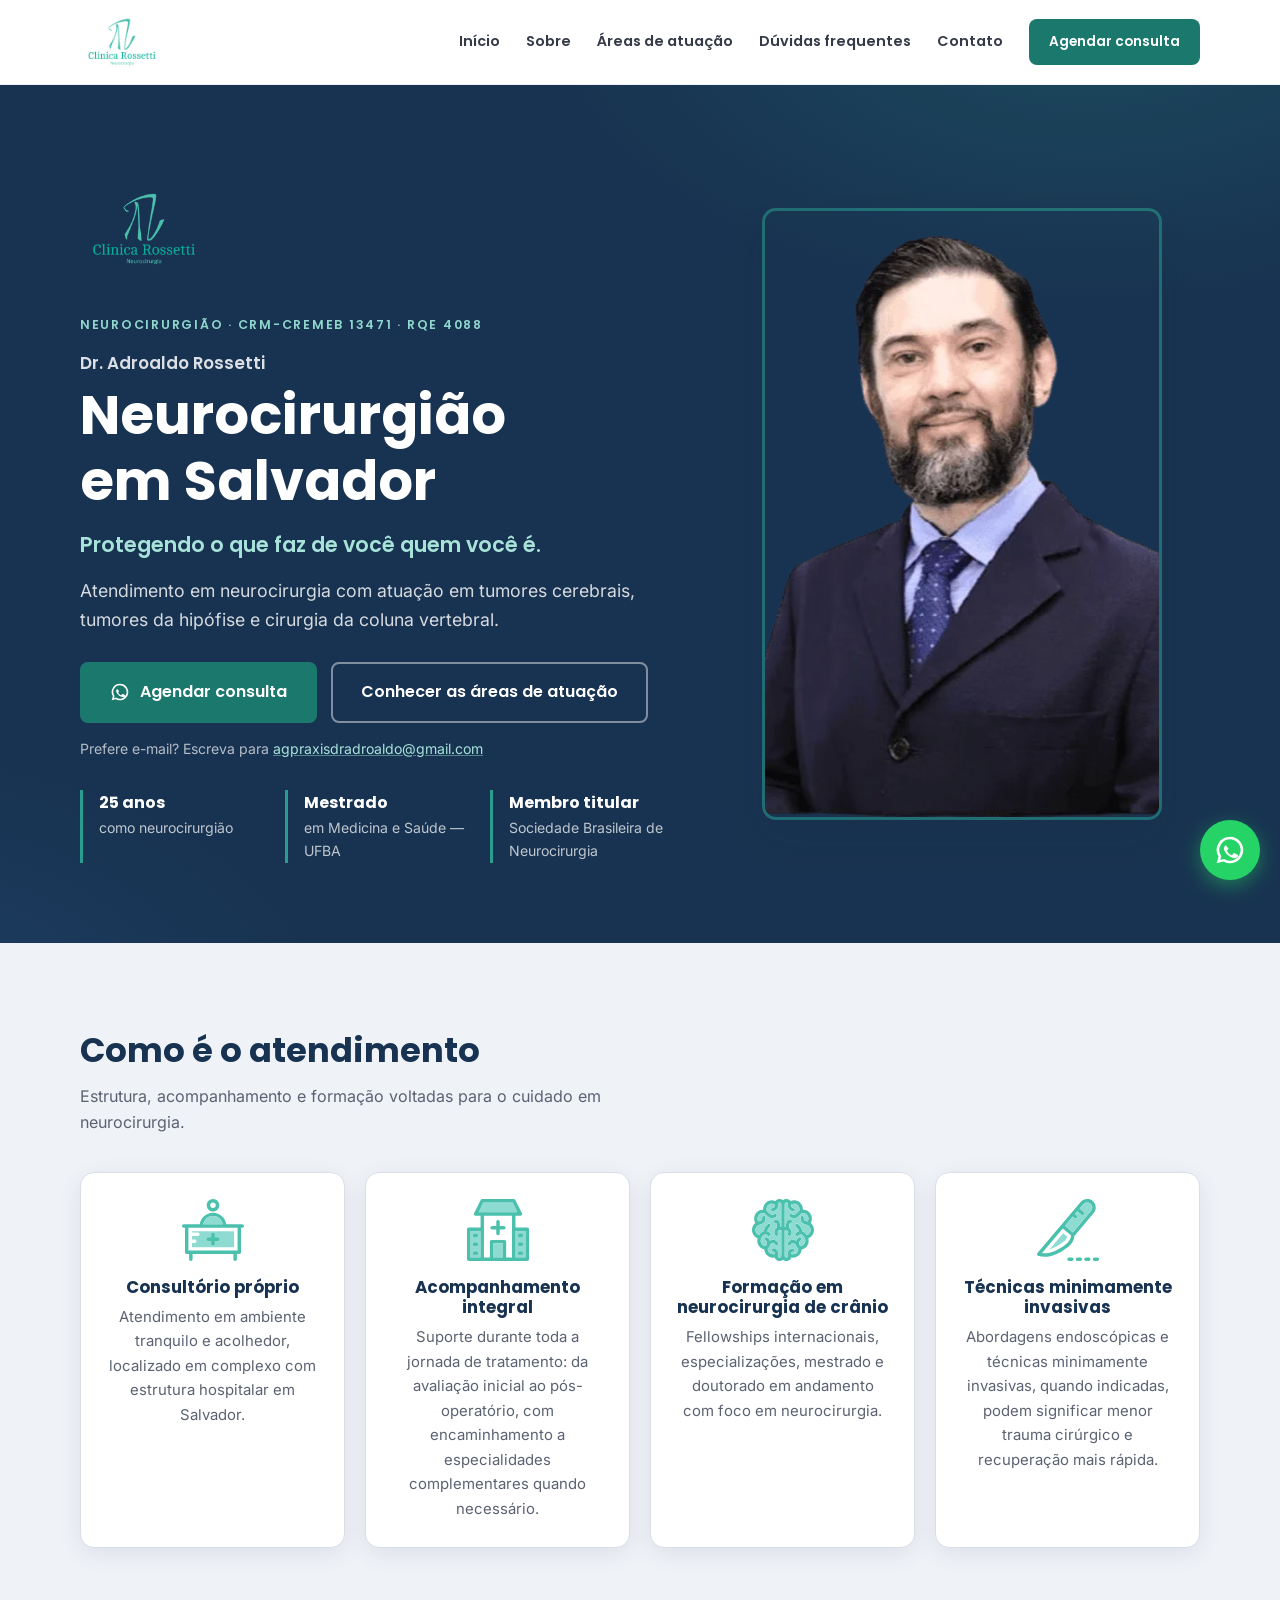
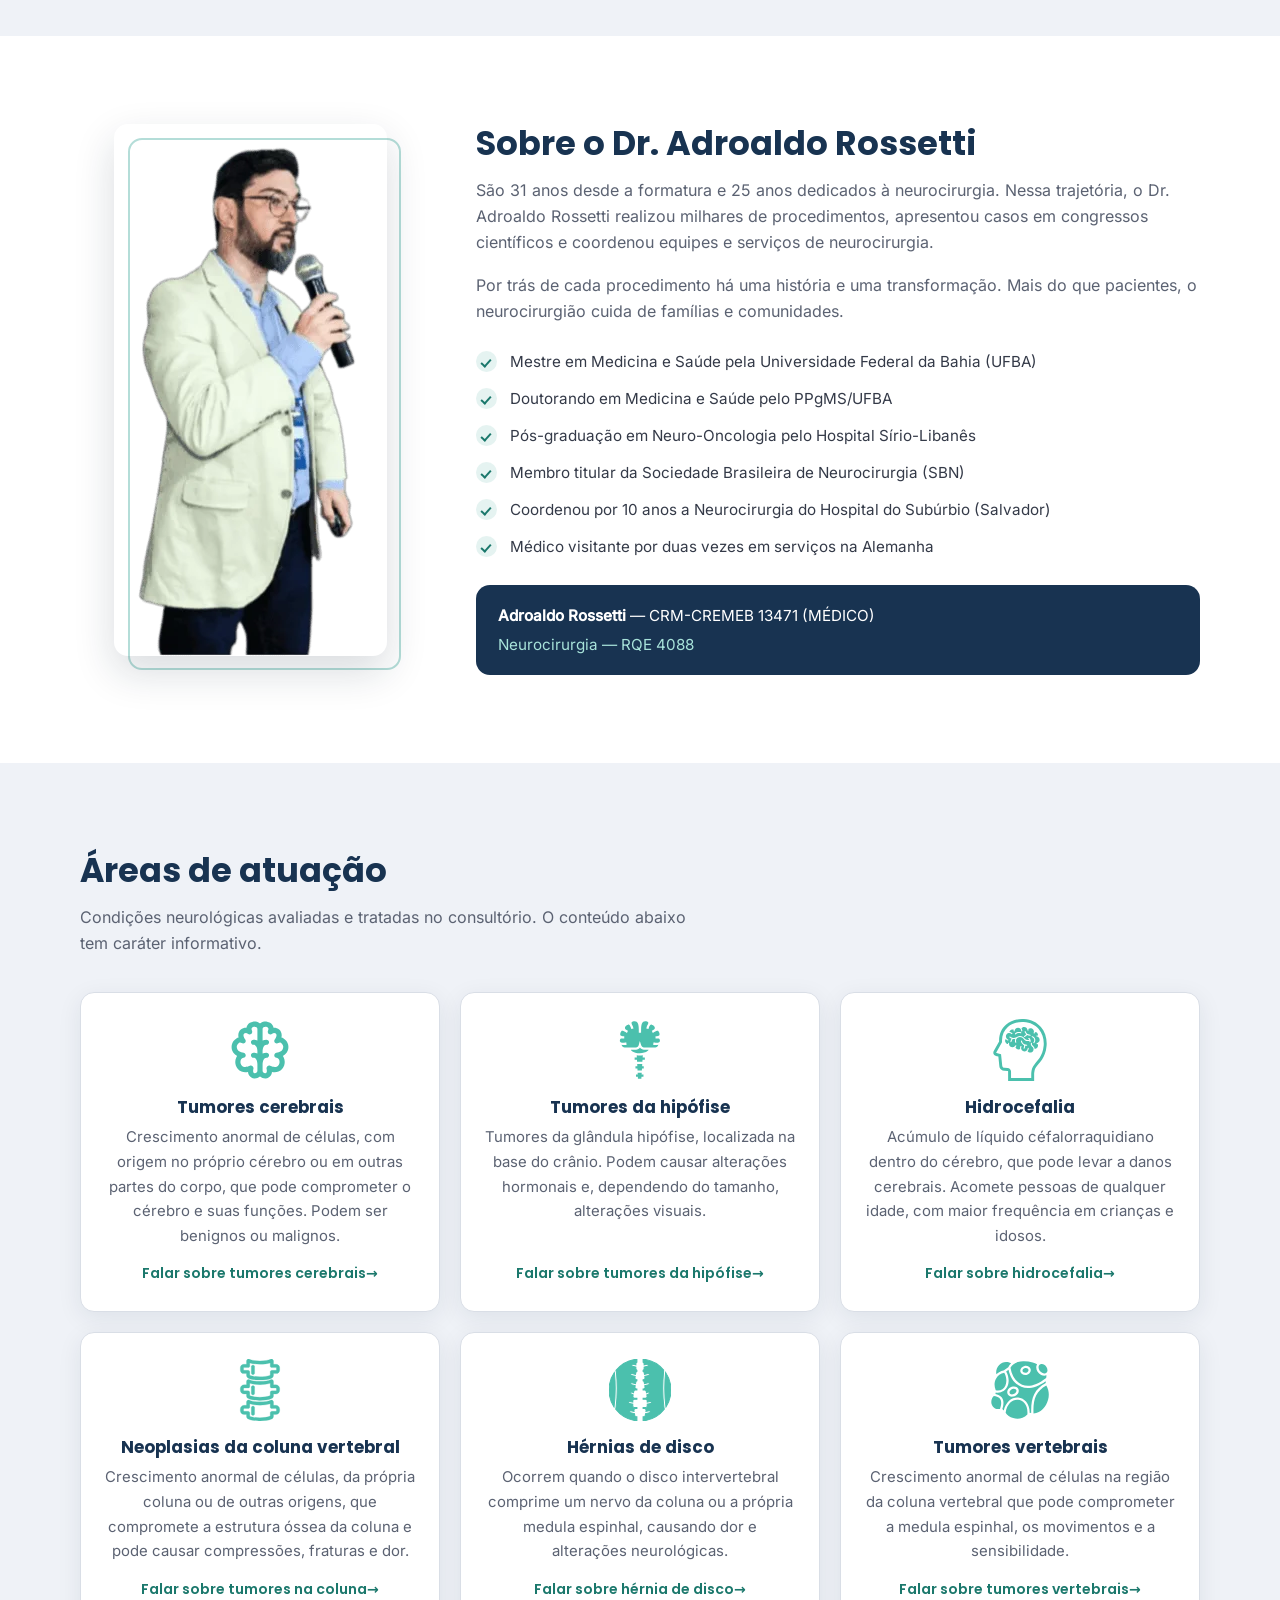
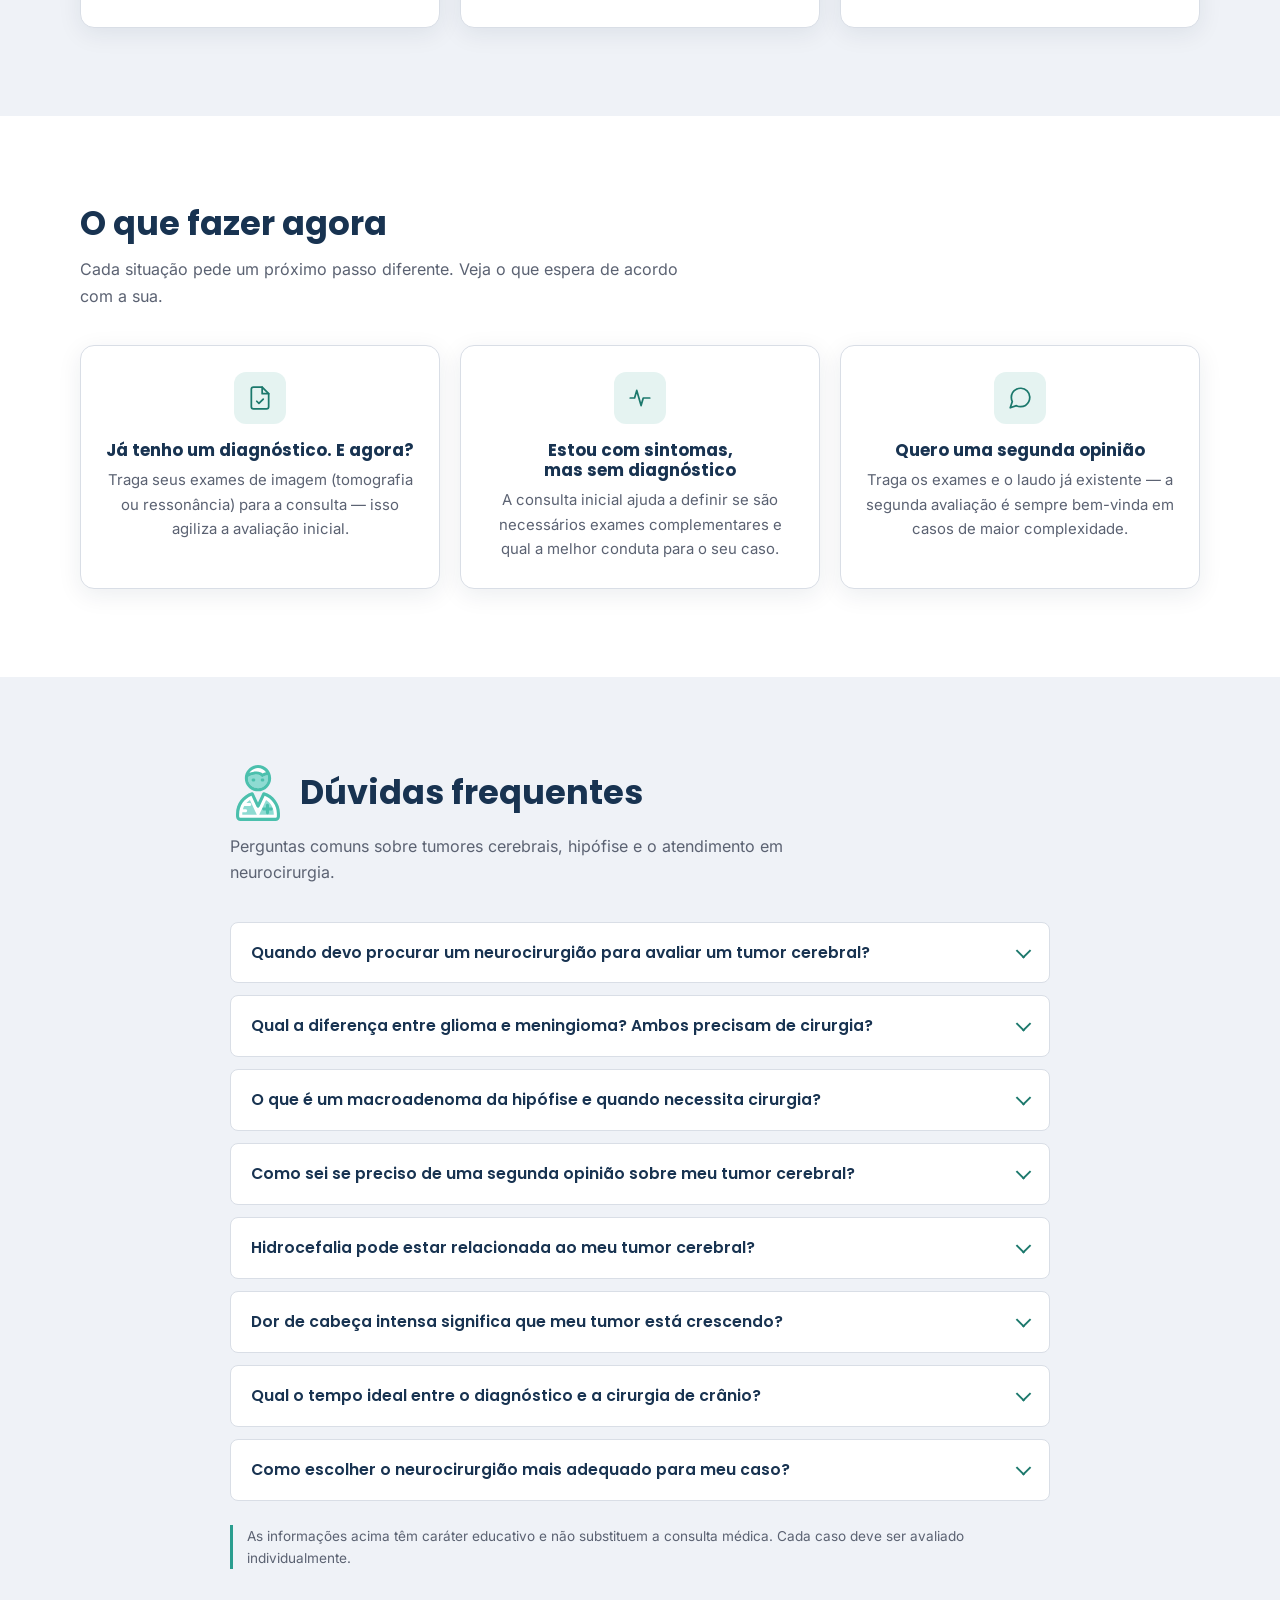
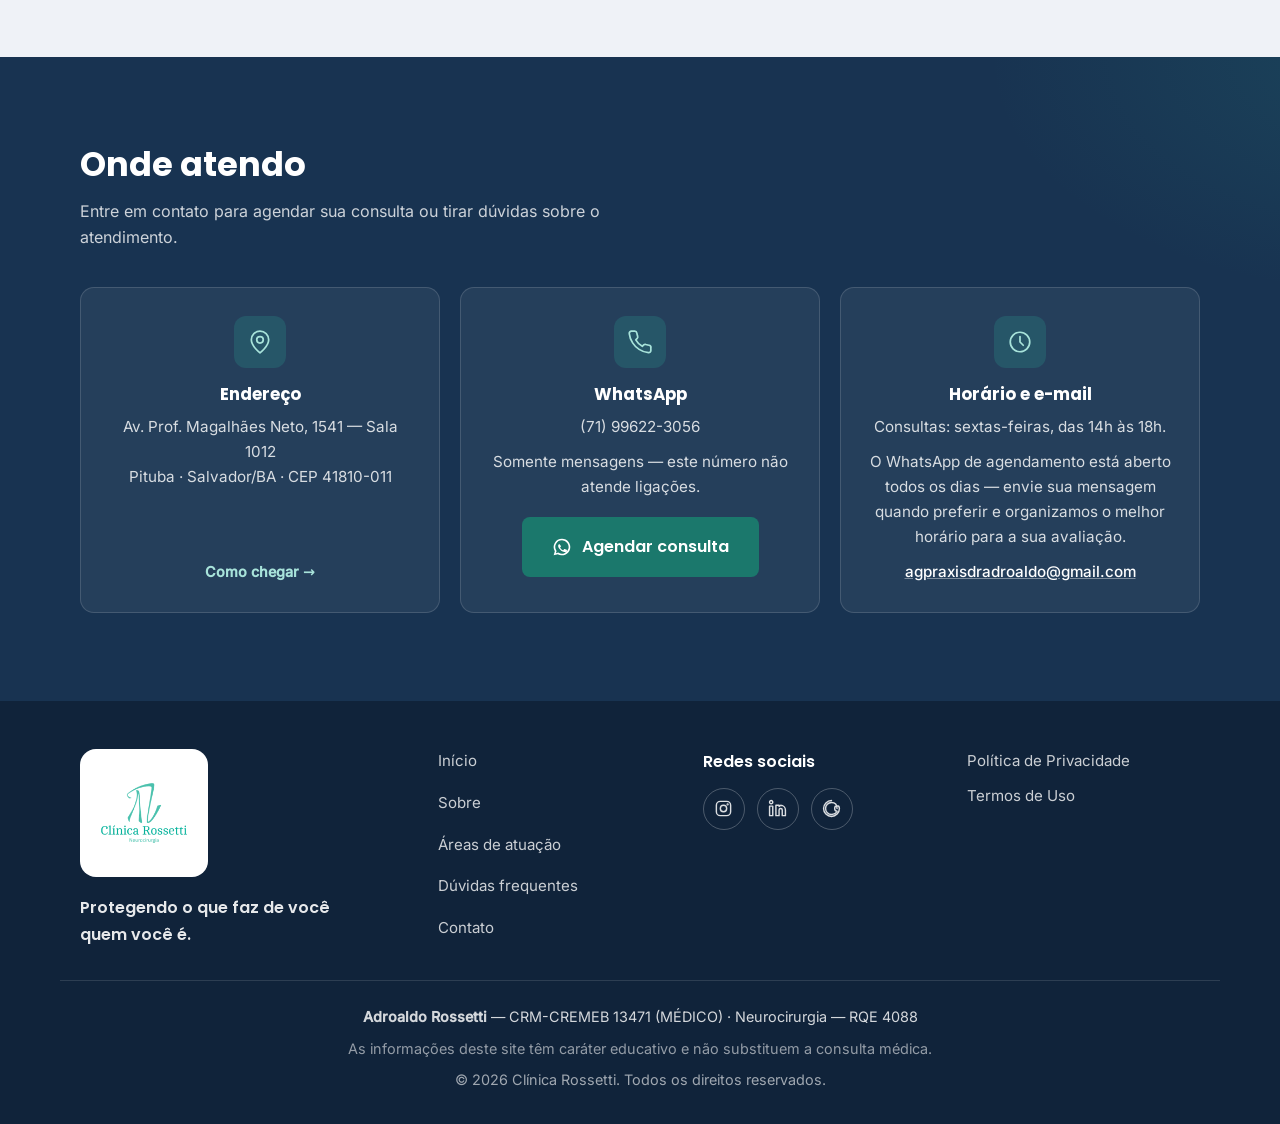
==== commit e43e9571: "chore: update contact email to Gmail address" ====
--- a/index.html
+++ b/index.html
@@ -43,7 +43,7 @@
         "url": "https://dradroaldorossetti.com.br/",
         "image": "https://dradroaldorossetti.com.br/assets/img/og-image.jpg",
         "telephone": "+55-71-99622-3056",
-        "email": "atendimento@dradroaldorossetti.com.br",
+        "email": "agpraxisdradroaldo@gmail.com",
         "identifier": [
           { "@type": "PropertyValue", "name": "CRM", "value": "CREMEB 13471" },
           { "@type": "PropertyValue", "name": "RQE", "value": "4088" }
@@ -68,7 +68,7 @@
         "name": "Clínica Rossetti",
         "url": "https://dradroaldorossetti.com.br/",
         "telephone": "+55-71-99622-3056",
-        "email": "atendimento@dradroaldorossetti.com.br",
+        "email": "agpraxisdradroaldo@gmail.com",
         "medicalSpecialty": "NeuroSurgical",
         "address": {
           "@type": "PostalAddress",
@@ -198,7 +198,7 @@
             <a href="#atuacao" class="btn btn-ghost btn-lg">Conhecer as áreas de atuação</a>
           </div>
 
-          <p class="hero-alt">Prefere e-mail? Escreva para <a href="mailto:atendimento@dradroaldorossetti.com.br?subject=Agendamento%20de%20consulta">atendimento@dradroaldorossetti.com.br</a></p>
+          <p class="hero-alt">Prefere e-mail? Escreva para <a href="mailto:agpraxisdradroaldo@gmail.com?subject=Agendamento%20de%20consulta">agpraxisdradroaldo@gmail.com</a></p>
 
           <ul class="hero-stats" aria-label="Formação e experiência">
             <li><strong>25 anos</strong><span>como neurocirurgião</span></li>
@@ -473,7 +473,7 @@
             <h3>Horário e e-mail</h3>
             <p>Consultas: sextas-feiras, das 14h às 18h.</p>
             <p>O WhatsApp de agendamento está aberto todos os dias — envie sua mensagem quando preferir e organizamos o melhor horário para a sua avaliação.</p>
-            <p><a href="mailto:atendimento@dradroaldorossetti.com.br?subject=Agendamento%20de%20consulta" class="link-mail">atendimento@dradroaldorossetti.com.br</a></p>
+            <p><a href="mailto:agpraxisdradroaldo@gmail.com?subject=Agendamento%20de%20consulta" class="link-mail">agpraxisdradroaldo@gmail.com</a></p>
           </div>
         </div>
       </div>
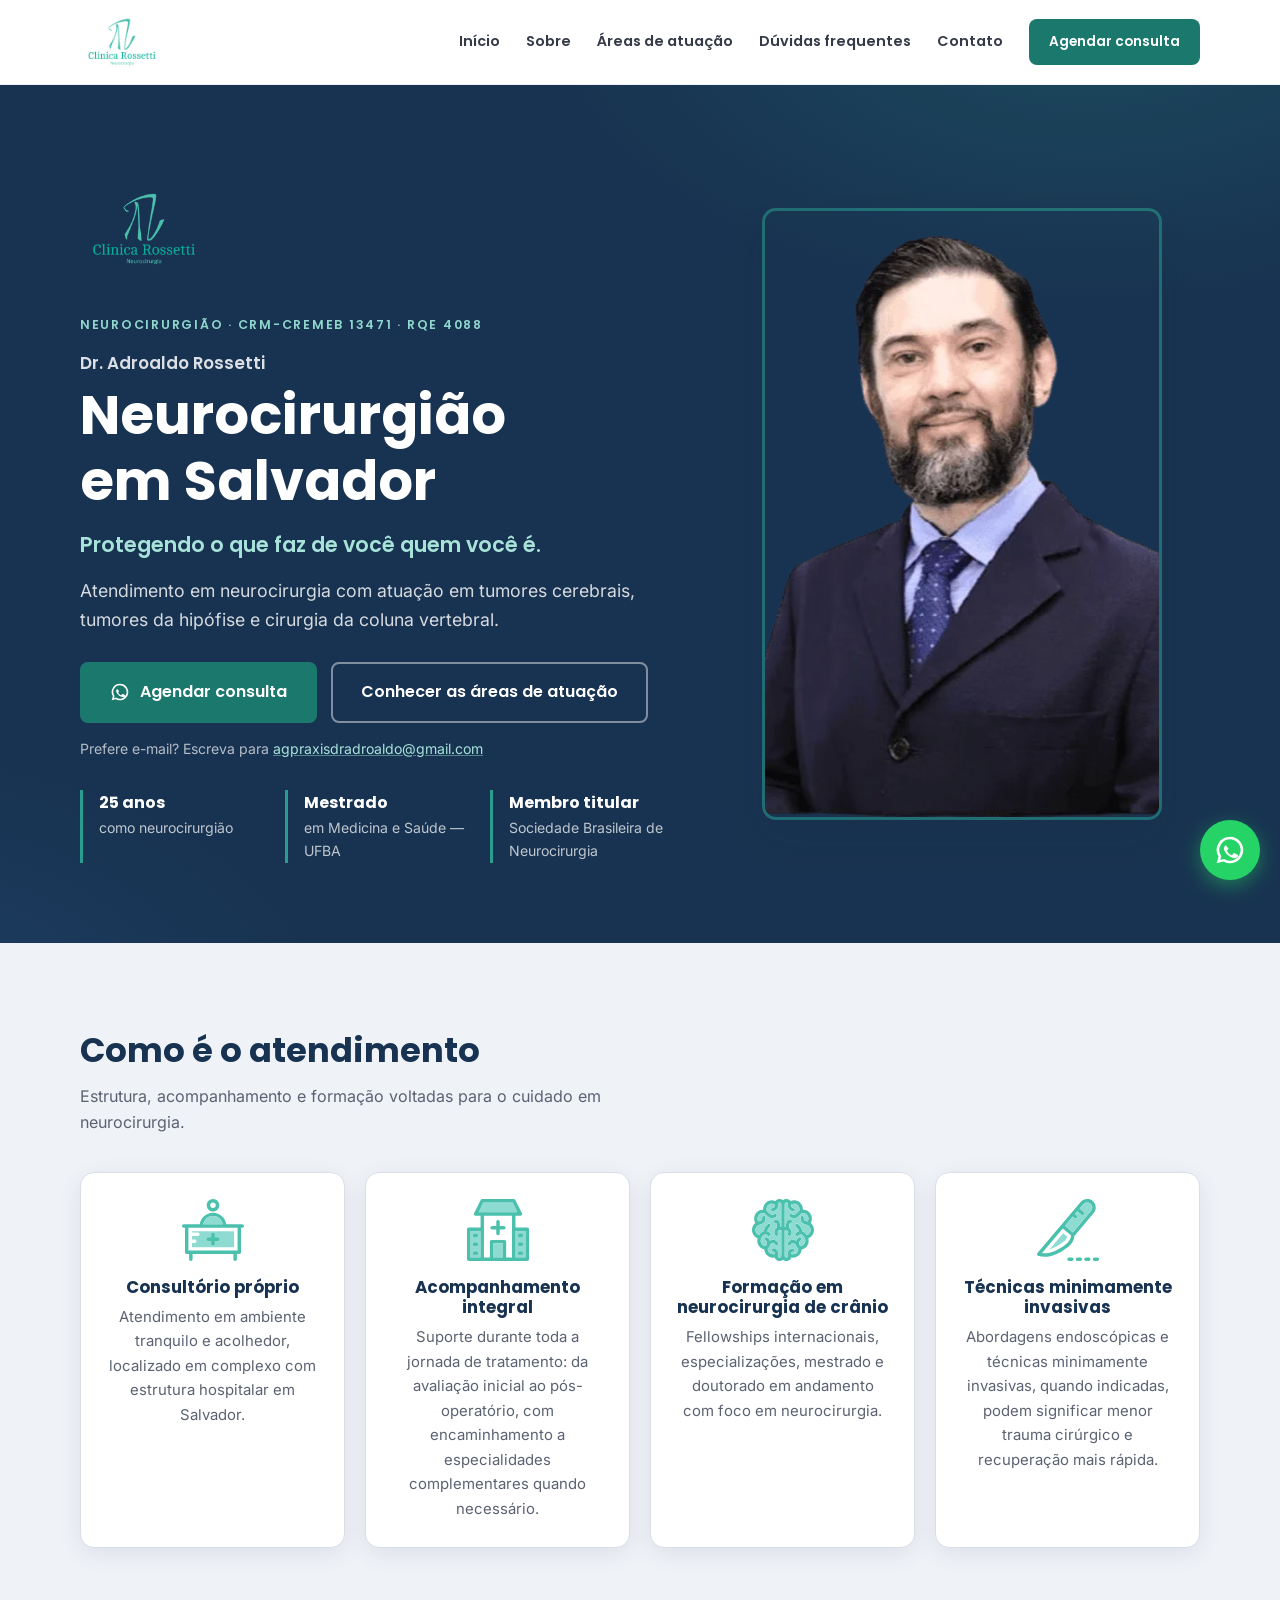
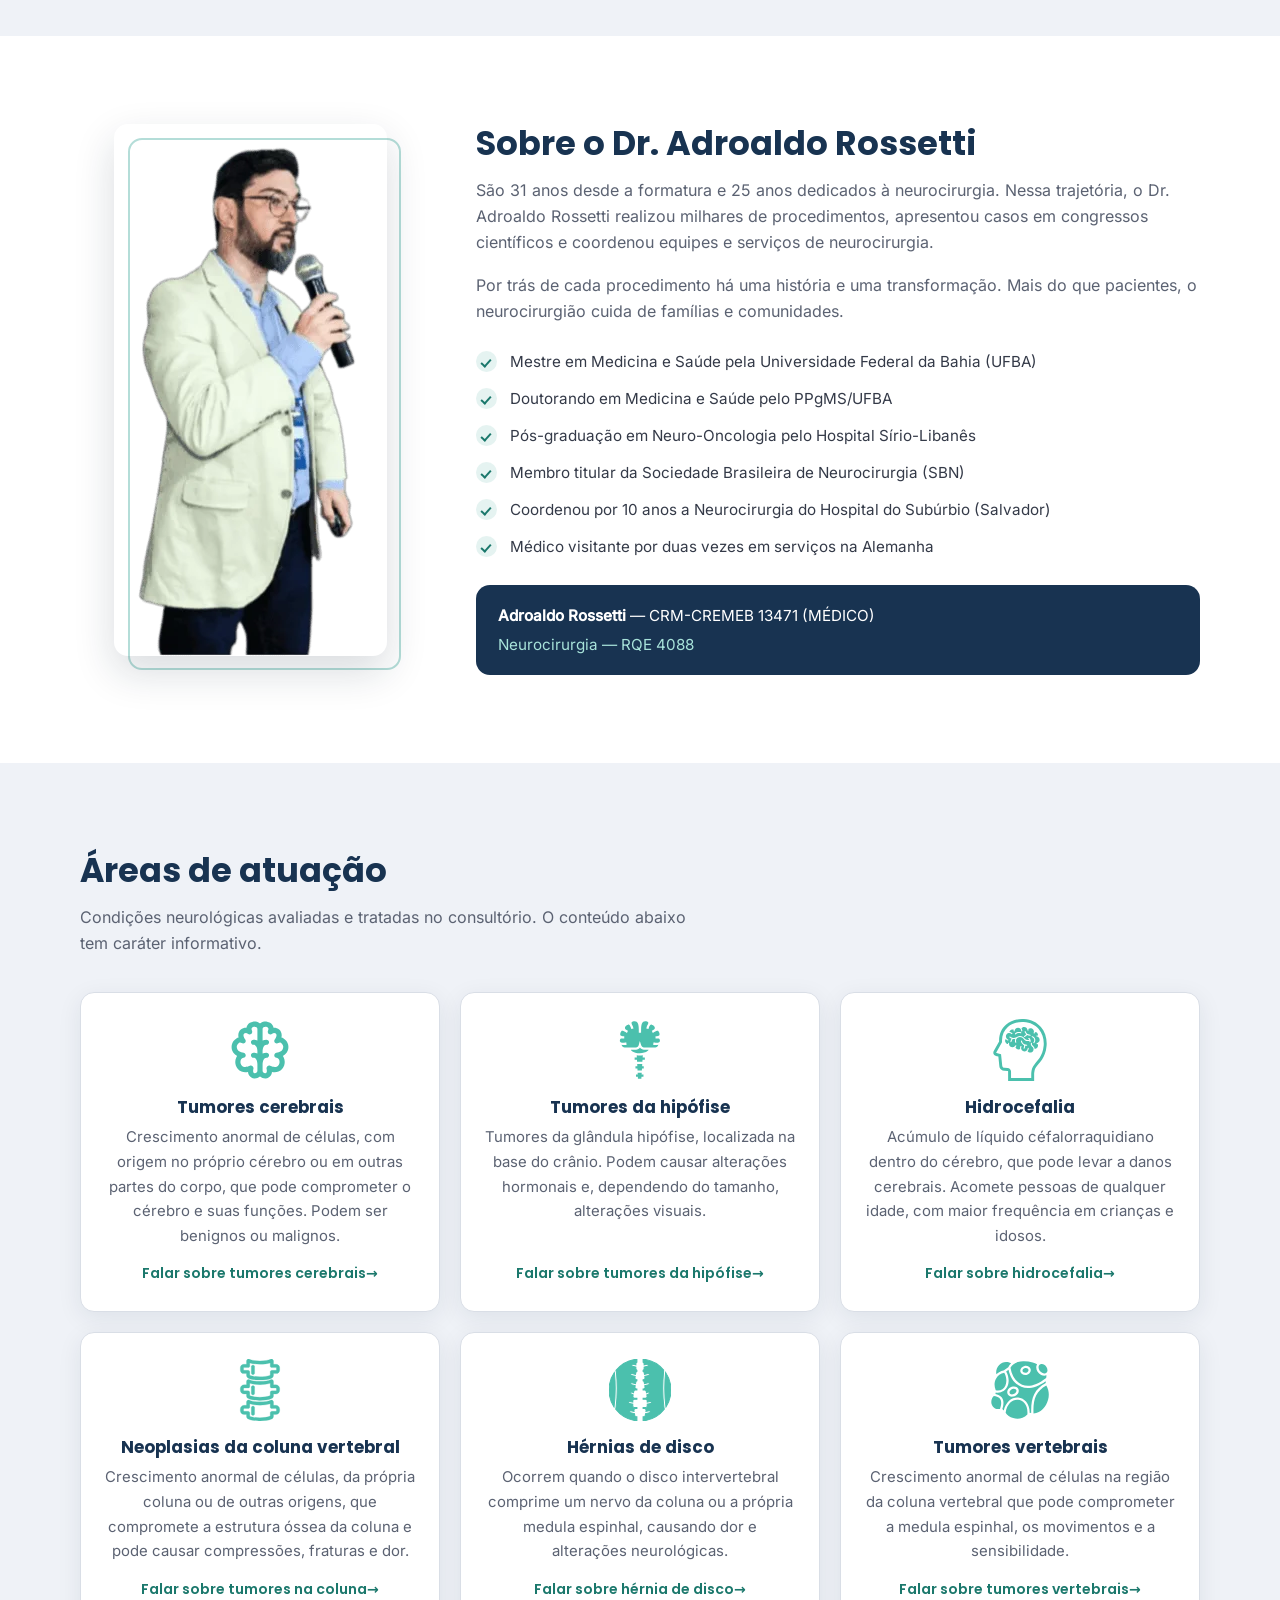
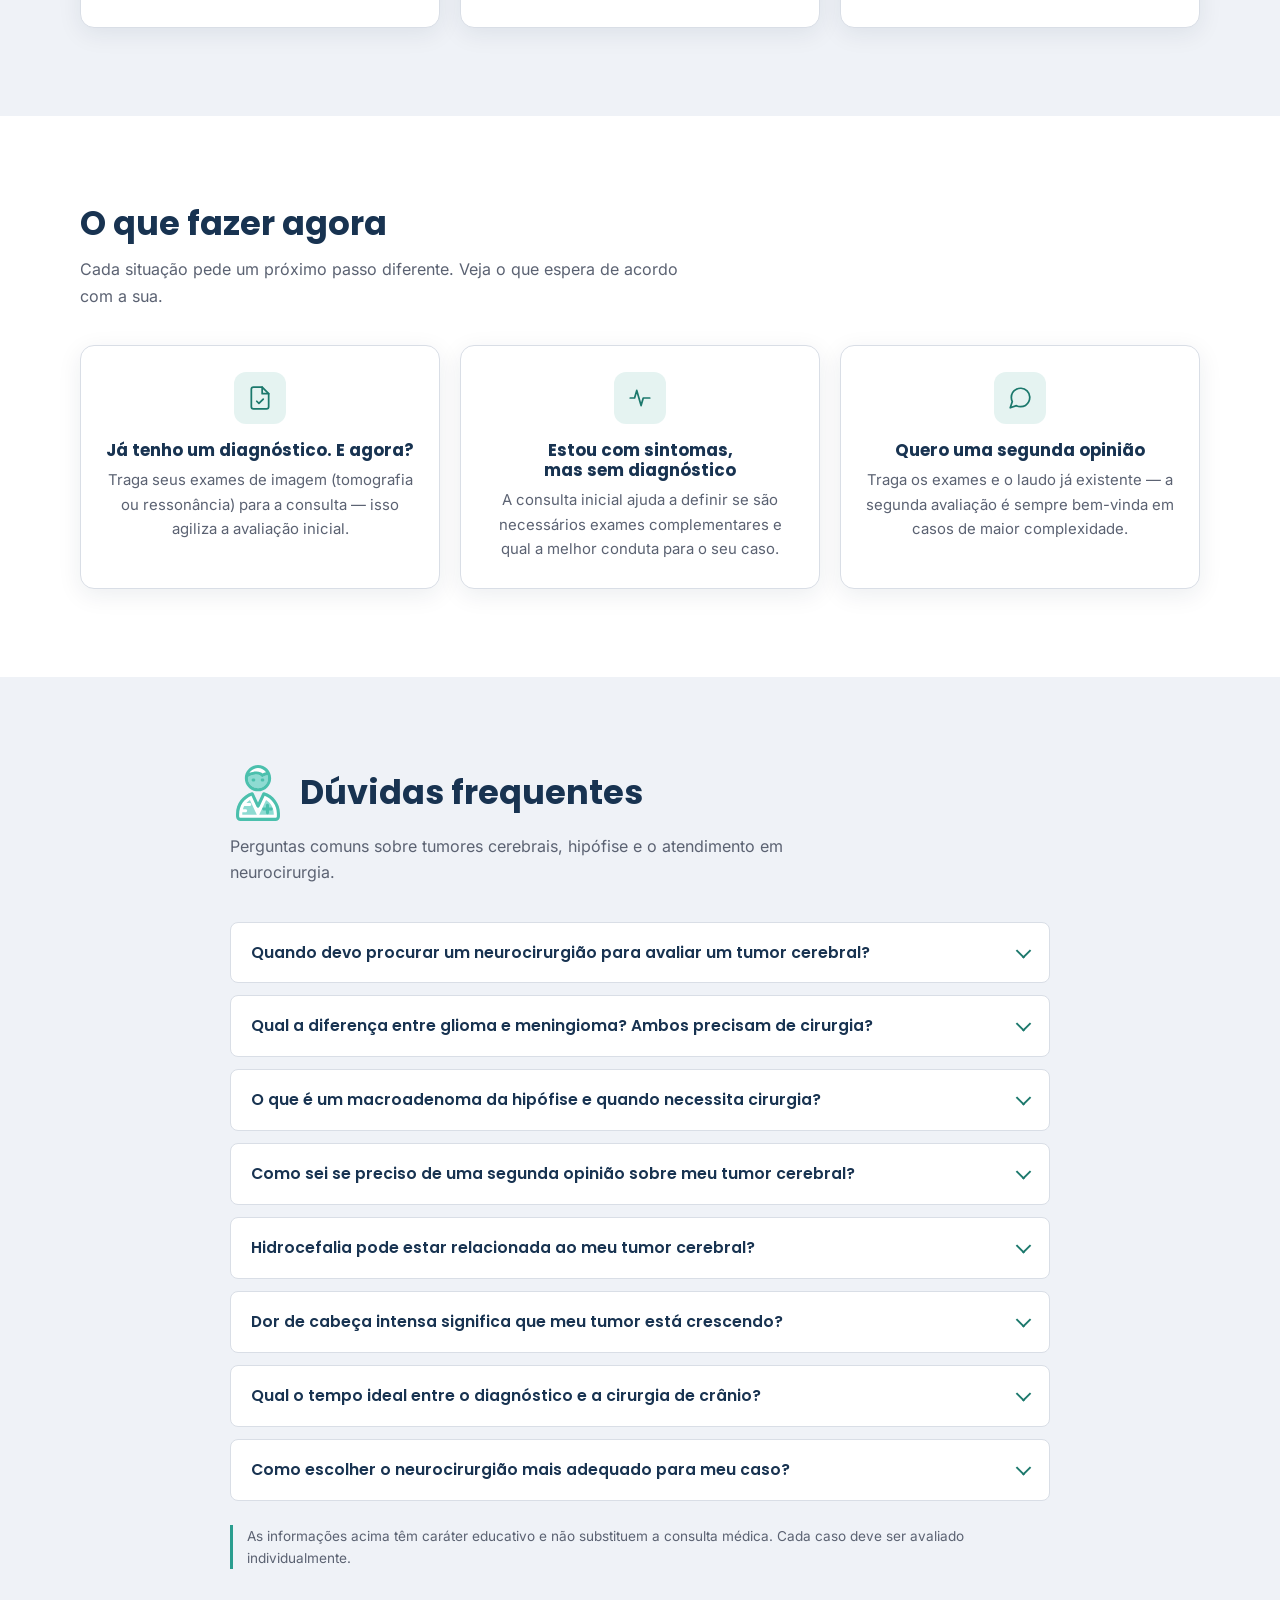
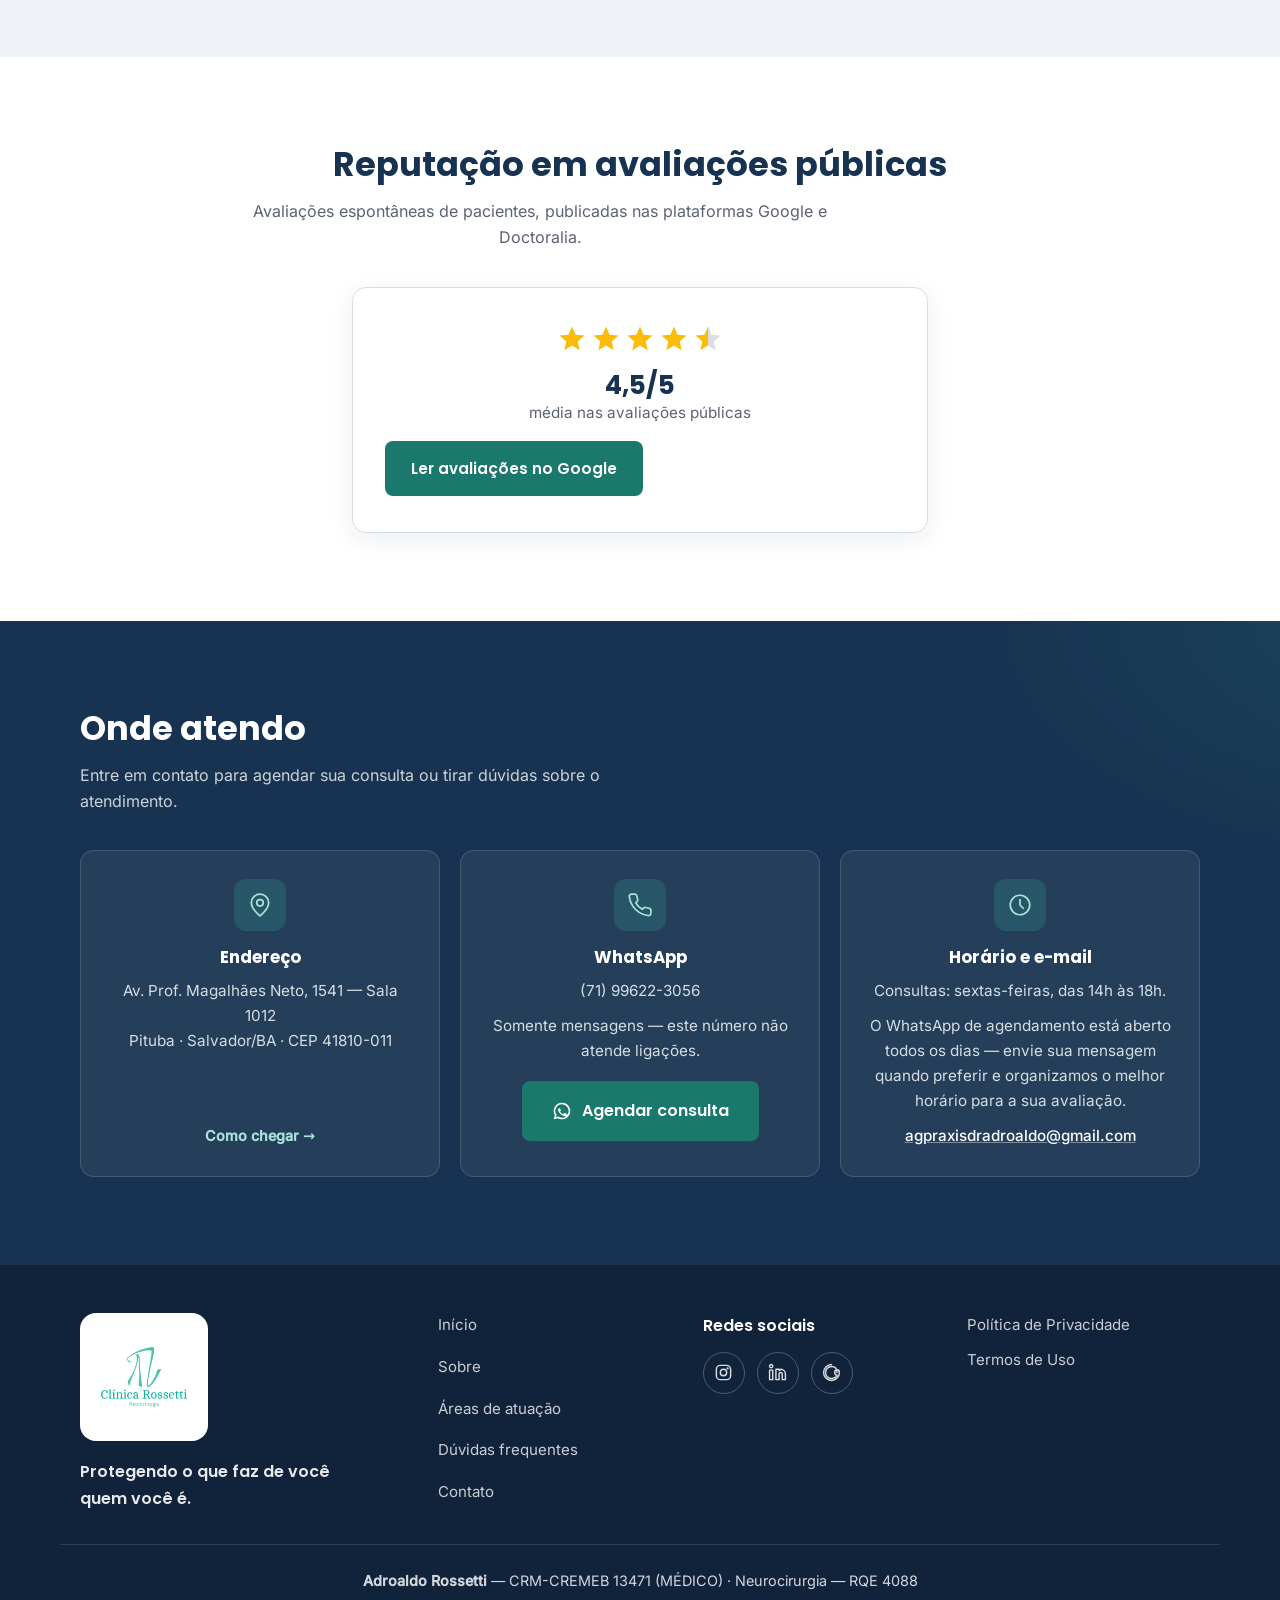
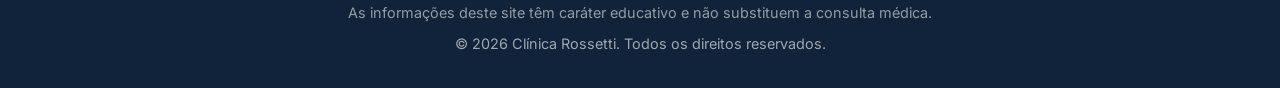
==== commit 1d62eb2d: "feat: add public reviews reputation section (Google + Doctoralia)" ====
--- a/index.html
+++ b/index.html
@@ -8,6 +8,15 @@
   <link rel="canonical" href="https://dradroaldorossetti.com.br/">
   <meta name="robots" content="index, follow, max-image-preview:large">
   <meta name="theme-color" content="#183351">
+
+  <!-- Google tag (gtag.js) — Google Ads -->
+  <script async src="https://www.googletagmanager.com/gtag/js?id=AW-17400747212"></script>
+  <script>
+    window.dataLayer = window.dataLayer || [];
+    function gtag(){dataLayer.push(arguments);}
+    gtag('js', new Date());
+    gtag('config', 'AW-17400747212');
+  </script>
 
   <meta property="og:type" content="website">
   <meta property="og:locale" content="pt_BR">
@@ -433,7 +442,30 @@
           </details>
         </div>
 
-        <p class="faq-disclaimer">As informações acima têm caráter educativo e não substituem a consulta médica. Cada caso deve ser avaliado individualmente.</p>
+          <p class="faq-disclaimer">As informações acima têm caráter educativo e não substituem a consulta médica. Cada caso deve ser avaliado individualmente.</p>
+      </div>
+    </section>
+
+    <!-- ============ REPUTAÇÃO ============ -->
+    <section class="section" aria-labelledby="rep-titulo">
+      <div class="container container-narrow reputacao">
+        <h2 class="section-title" id="rep-titulo">Reputação em avaliações públicas</h2>
+        <p class="section-sub">Avaliações espontâneas de pacientes, publicadas nas plataformas Google e Doctoralia.</p>
+
+        <div class="reputacao-card">
+          <div class="reputacao-stars" role="img" aria-label="Nota média: 4,5 de 5 estrelas">
+            <svg viewBox="0 0 24 24" fill="#FBBC05" aria-hidden="true"><path d="M12 17.27 18.18 21l-1.64-7.03L22 9.24l-7.19-.61L12 2 9.19 8.63 2 9.24l5.46 4.73L5.82 21z"/></svg>
+            <svg viewBox="0 0 24 24" fill="#FBBC05" aria-hidden="true"><path d="M12 17.27 18.18 21l-1.64-7.03L22 9.24l-7.19-.61L12 2 9.19 8.63 2 9.24l5.46 4.73L5.82 21z"/></svg>
+            <svg viewBox="0 0 24 24" fill="#FBBC05" aria-hidden="true"><path d="M12 17.27 18.18 21l-1.64-7.03L22 9.24l-7.19-.61L12 2 9.19 8.63 2 9.24l5.46 4.73L5.82 21z"/></svg>
+            <svg viewBox="0 0 24 24" fill="#FBBC05" aria-hidden="true"><path d="M12 17.27 18.18 21l-1.64-7.03L22 9.24l-7.19-.61L12 2 9.19 8.63 2 9.24l5.46 4.73L5.82 21z"/></svg>
+            <svg viewBox="0 0 24 24" aria-hidden="true"><defs><linearGradient id="star-half"><stop offset="50%" stop-color="#FBBC05"/><stop offset="50%" stop-color="#d9dee6"/></linearGradient></defs><path fill="url(#star-half)" d="M12 17.27 18.18 21l-1.64-7.03L22 9.24l-7.19-.61L12 2 9.19 8.63 2 9.24l5.46 4.73L5.82 21z"/></svg>
+          </div>
+          <p class="reputacao-nota"><strong>4,5/5</strong>média nas avaliações públicas</p>
+          <div class="reputacao-actions">
+            <a href="https://www.google.com/maps/place/Dr.+Adroaldo+Rossetti+%7C+Neurocirurgi%C3%A3o+Oncologista/@-12.9876887,-38.4506214,808m/data=!3m2!1e3!4b1!4m6!3m5!1s0xaf501704bcfd16d9:0xedc816d76d65b650!8m2!3d-12.9876887!4d-38.4506214!16s%2Fg%2F11x6g1bzvl" class="btn btn-primary" target="_blank" rel="noopener">Ler avaliações no Google</a>
+            <a href="https://www.doctoralia.com.br/adroaldo-rossetti/neurocirurgiao/salvador" class="btn btn-ghost" target="_blank" rel="noopener">Ver perfil no Doctoralia</a>
+          </div>
+        </div>
       </div>
     </section>
 
--- a/assets/css/style.css
+++ b/assets/css/style.css
@@ -766,3 +766,45 @@
     animation-duration: 0.01ms;
   }
 }
+
+/* ---------- Reputação (avaliações públicas) ---------- */
+.reputacao { text-align: center; }
+.reputacao-card {
+  display: flex;
+  flex-direction: column;
+  align-items: center;
+  gap: 1rem;
+  max-width: 36rem;
+  margin: 0 auto;
+  padding: 2.25rem 1.5rem;
+  background: var(--white);
+  border: 1px solid var(--gray-2);
+  border-radius: var(--radius);
+  box-shadow: var(--shadow);
+}
+.reputacao-stars {
+  display: flex;
+  gap: 0.25rem;
+}
+.reputacao-stars svg {
+  width: 30px;
+  height: 30px;
+  display: block;
+}
+.reputacao-nota {
+  font-size: 0.95rem;
+  color: var(--ink-soft);
+}
+.reputacao-nota strong {
+  display: block;
+  font-family: var(--font-h);
+  font-size: 1.6rem;
+  line-height: 1.2;
+  color: var(--navy);
+}
+.reputacao-actions {
+  display: flex;
+  flex-wrap: wrap;
+  justify-content: center;
+  gap: 0.75rem;
+}
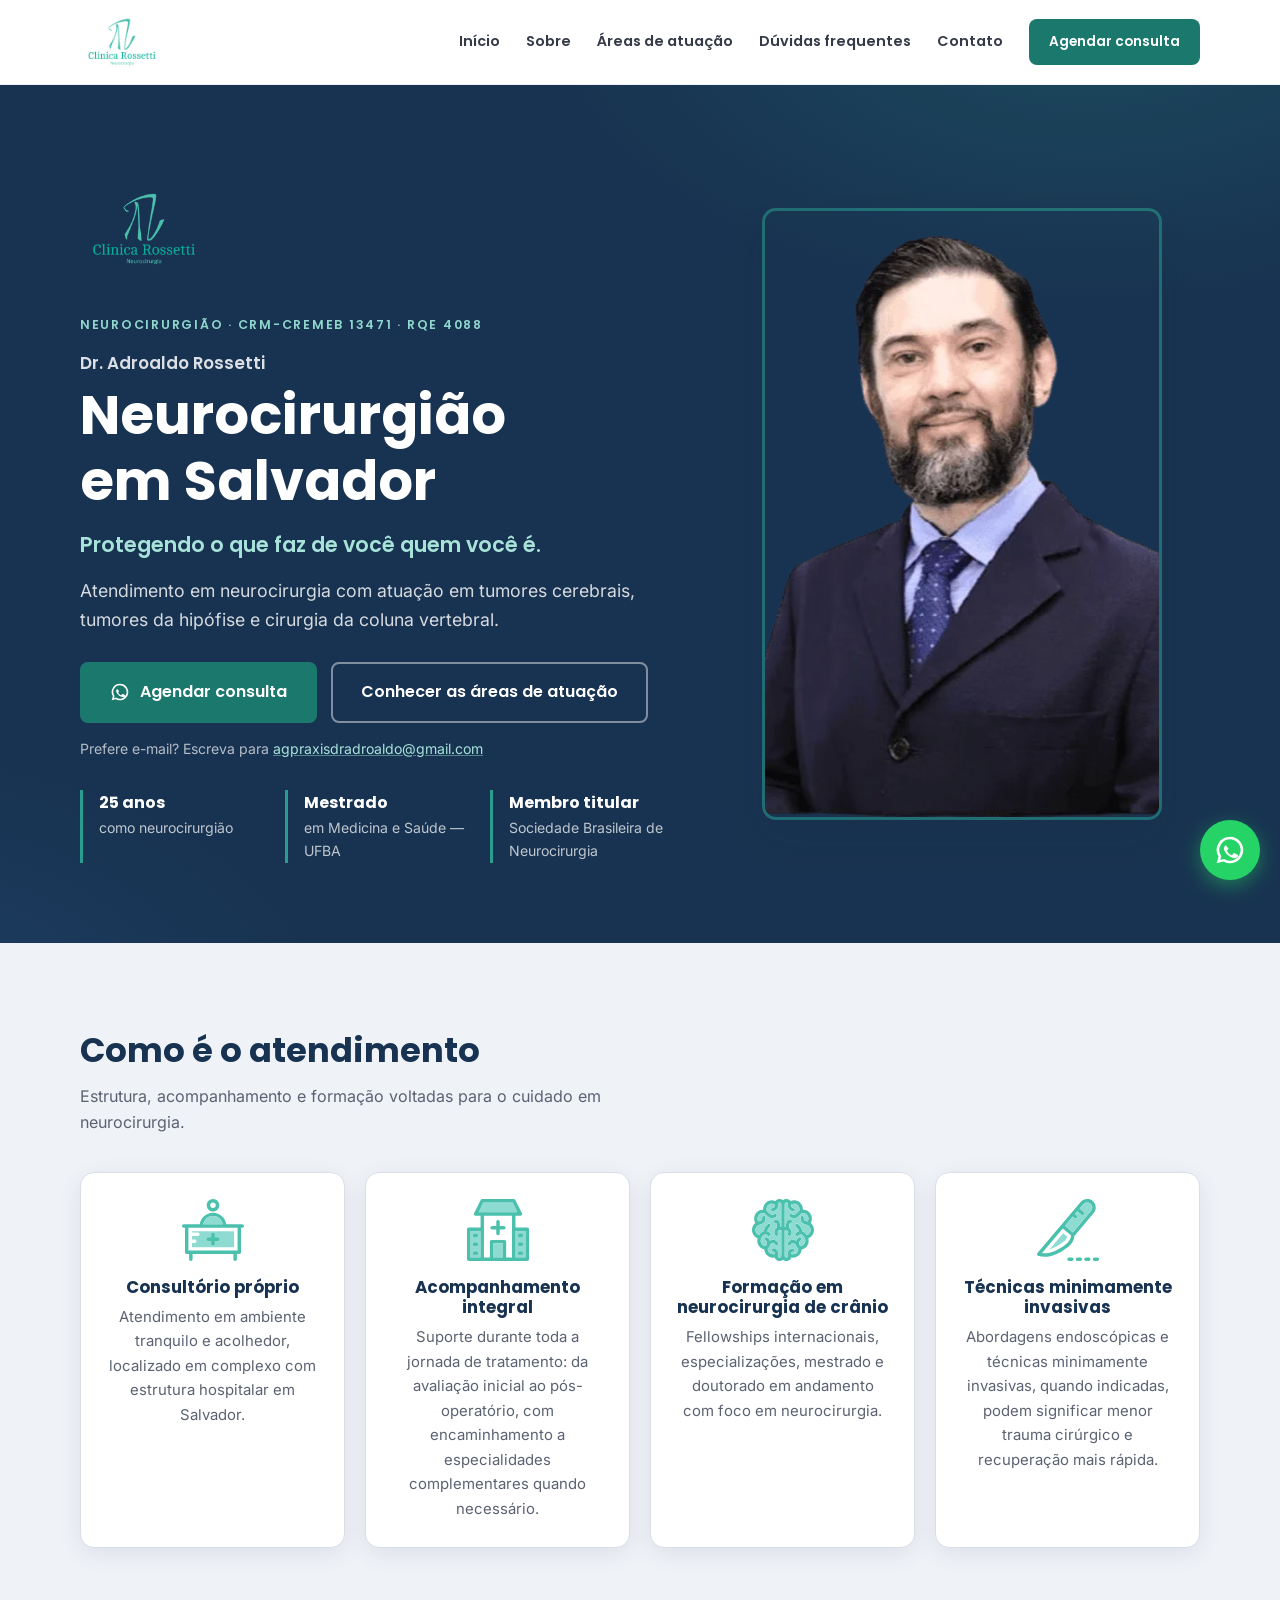
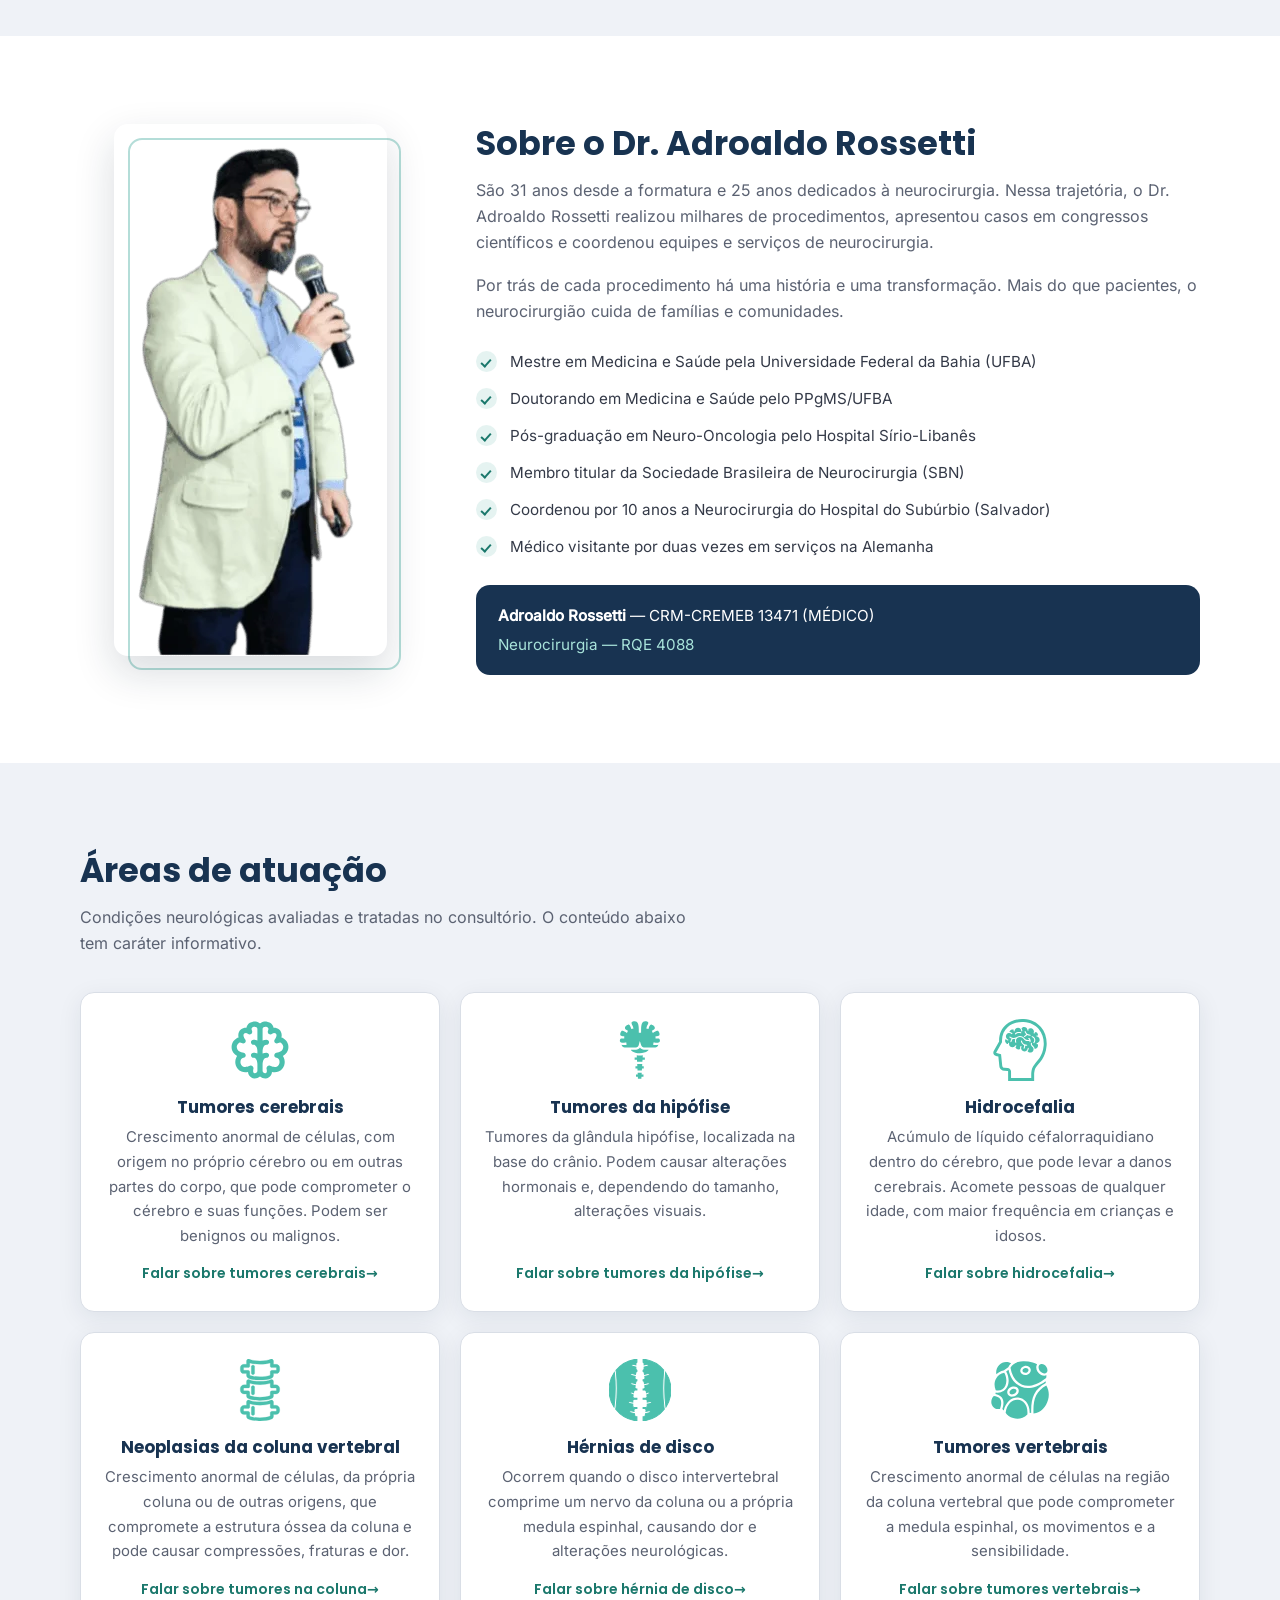
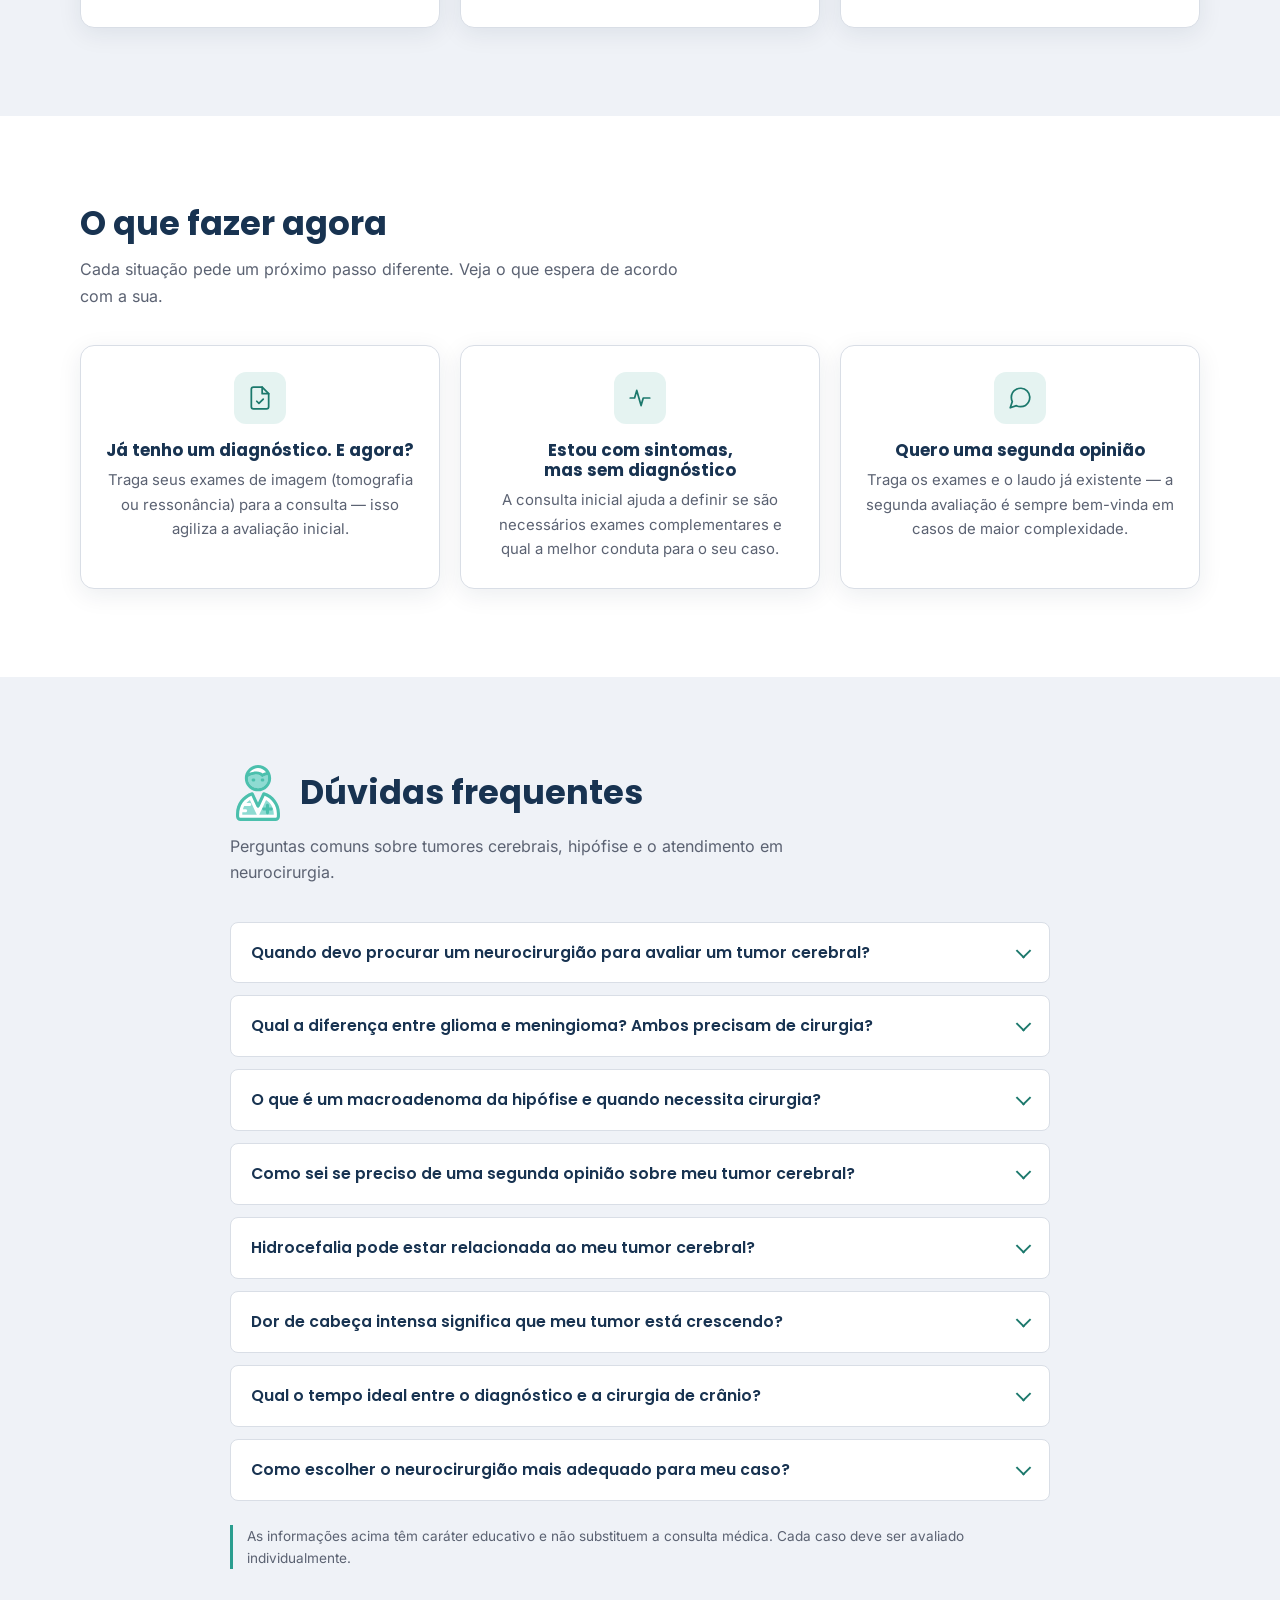
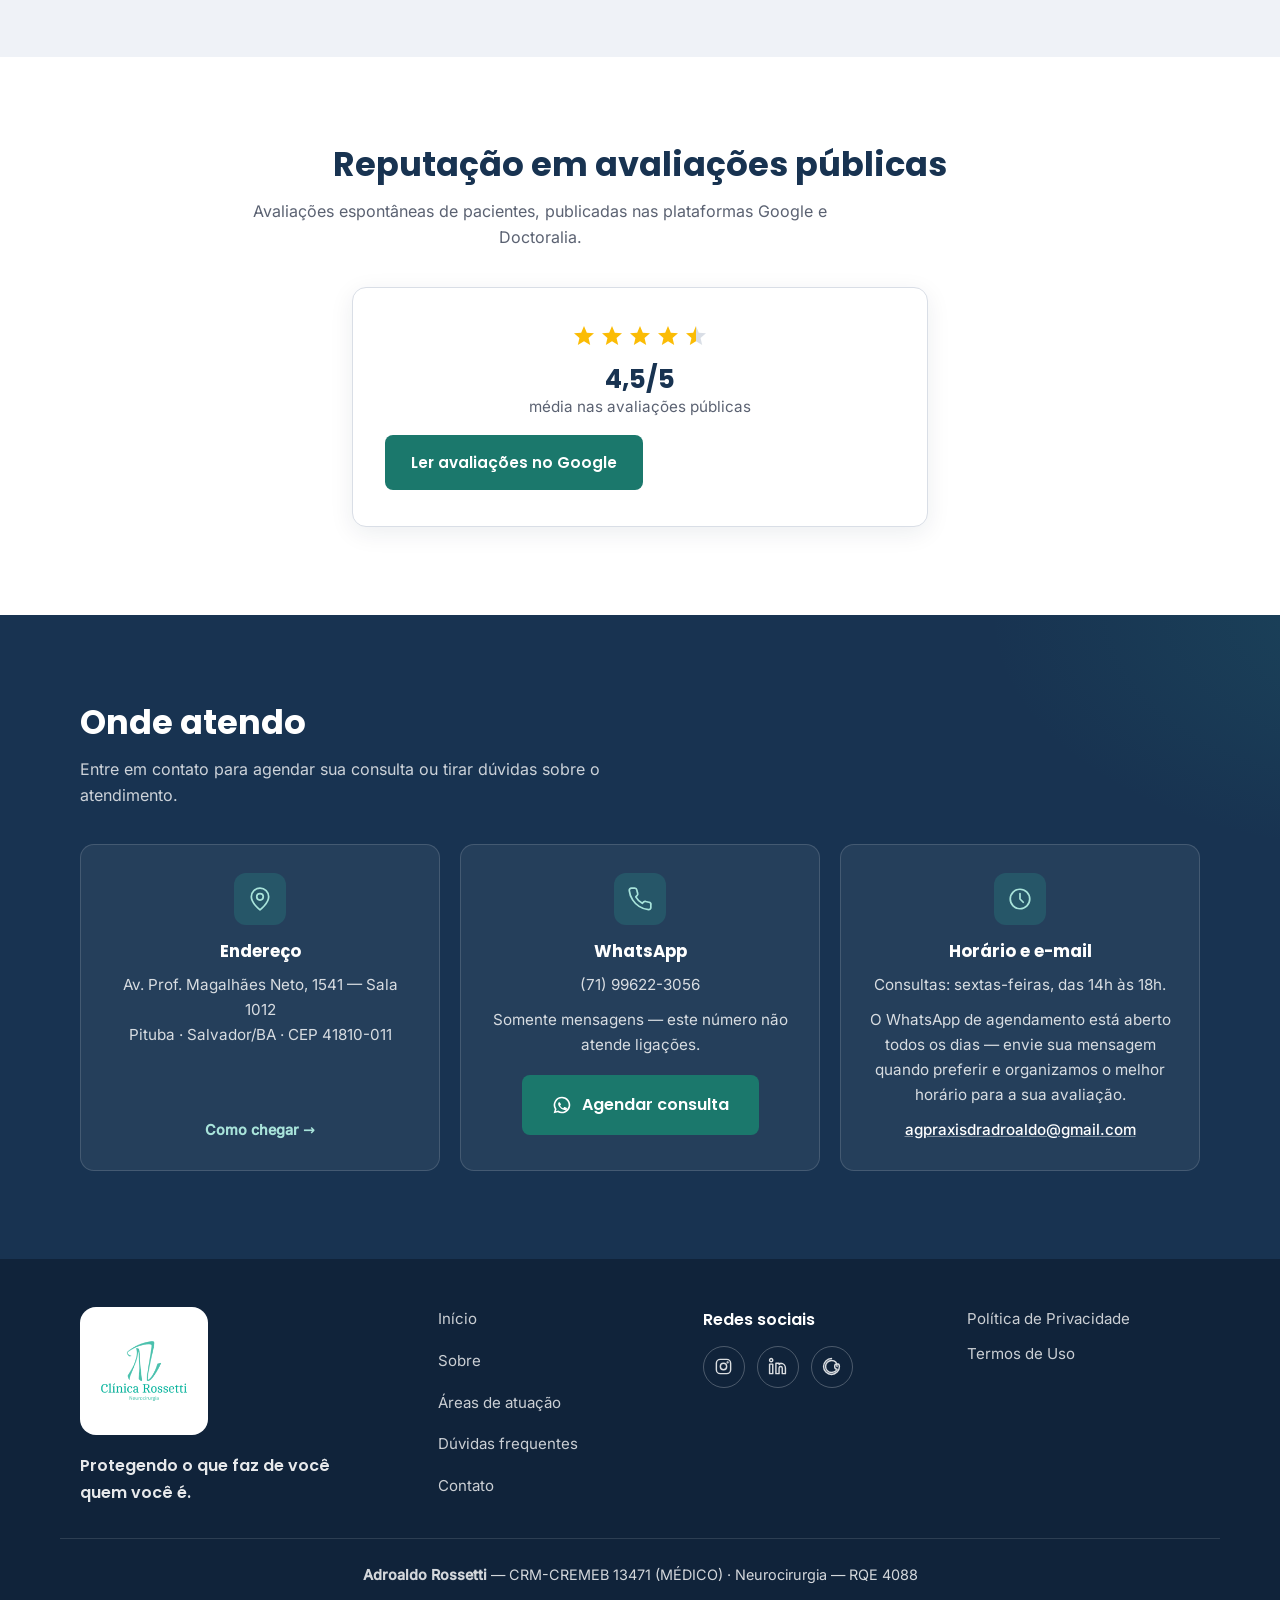
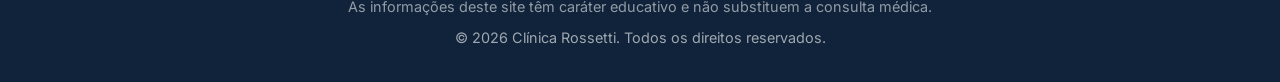
==== commit 20a37d7a: "fix: versioned asset urls + smaller review stars" ====
--- a/index.html
+++ b/index.html
@@ -35,8 +35,8 @@
 
   <link rel="preload" href="/assets/fonts/poppins-700.woff2" as="font" type="font/woff2" crossorigin>
   <link rel="preload" href="/assets/fonts/inter-latin-var.woff2" as="font" type="font/woff2" crossorigin>
-  <link rel="stylesheet" href="/assets/css/style.css">
-  <script defer src="/assets/js/main.js"></script>
+  <link rel="stylesheet" href="/assets/css/style.css?v=2">
+  <script defer src="/assets/js/main.js?v=2"></script>
 
   <script type="application/ld+json">
   {
@@ -454,11 +454,11 @@
 
         <div class="reputacao-card">
           <div class="reputacao-stars" role="img" aria-label="Nota média: 4,5 de 5 estrelas">
-            <svg viewBox="0 0 24 24" fill="#FBBC05" aria-hidden="true"><path d="M12 17.27 18.18 21l-1.64-7.03L22 9.24l-7.19-.61L12 2 9.19 8.63 2 9.24l5.46 4.73L5.82 21z"/></svg>
-            <svg viewBox="0 0 24 24" fill="#FBBC05" aria-hidden="true"><path d="M12 17.27 18.18 21l-1.64-7.03L22 9.24l-7.19-.61L12 2 9.19 8.63 2 9.24l5.46 4.73L5.82 21z"/></svg>
-            <svg viewBox="0 0 24 24" fill="#FBBC05" aria-hidden="true"><path d="M12 17.27 18.18 21l-1.64-7.03L22 9.24l-7.19-.61L12 2 9.19 8.63 2 9.24l5.46 4.73L5.82 21z"/></svg>
-            <svg viewBox="0 0 24 24" fill="#FBBC05" aria-hidden="true"><path d="M12 17.27 18.18 21l-1.64-7.03L22 9.24l-7.19-.61L12 2 9.19 8.63 2 9.24l5.46 4.73L5.82 21z"/></svg>
-            <svg viewBox="0 0 24 24" aria-hidden="true"><defs><linearGradient id="star-half"><stop offset="50%" stop-color="#FBBC05"/><stop offset="50%" stop-color="#d9dee6"/></linearGradient></defs><path fill="url(#star-half)" d="M12 17.27 18.18 21l-1.64-7.03L22 9.24l-7.19-.61L12 2 9.19 8.63 2 9.24l5.46 4.73L5.82 21z"/></svg>
+            <svg viewBox="0 0 24 24" width="26" height="26" fill="#FBBC05" aria-hidden="true"><path d="M12 17.27 18.18 21l-1.64-7.03L22 9.24l-7.19-.61L12 2 9.19 8.63 2 9.24l5.46 4.73L5.82 21z"/></svg>
+            <svg viewBox="0 0 24 24" width="26" height="26" fill="#FBBC05" aria-hidden="true"><path d="M12 17.27 18.18 21l-1.64-7.03L22 9.24l-7.19-.61L12 2 9.19 8.63 2 9.24l5.46 4.73L5.82 21z"/></svg>
+            <svg viewBox="0 0 24 24" width="26" height="26" fill="#FBBC05" aria-hidden="true"><path d="M12 17.27 18.18 21l-1.64-7.03L22 9.24l-7.19-.61L12 2 9.19 8.63 2 9.24l5.46 4.73L5.82 21z"/></svg>
+            <svg viewBox="0 0 24 24" width="26" height="26" fill="#FBBC05" aria-hidden="true"><path d="M12 17.27 18.18 21l-1.64-7.03L22 9.24l-7.19-.61L12 2 9.19 8.63 2 9.24l5.46 4.73L5.82 21z"/></svg>
+            <svg viewBox="0 0 24 24" width="26" height="26" aria-hidden="true"><defs><linearGradient id="star-half"><stop offset="50%" stop-color="#FBBC05"/><stop offset="50%" stop-color="#d9dee6"/></linearGradient></defs><path fill="url(#star-half)" d="M12 17.27 18.18 21l-1.64-7.03L22 9.24l-7.19-.61L12 2 9.19 8.63 2 9.24l5.46 4.73L5.82 21z"/></svg>
           </div>
           <p class="reputacao-nota"><strong>4,5/5</strong>média nas avaliações públicas</p>
           <div class="reputacao-actions">
--- a/assets/css/style.css
+++ b/assets/css/style.css
@@ -787,8 +787,8 @@
   gap: 0.25rem;
 }
 .reputacao-stars svg {
-  width: 30px;
-  height: 30px;
+  width: 24px;
+  height: 24px;
   display: block;
 }
 .reputacao-nota {
